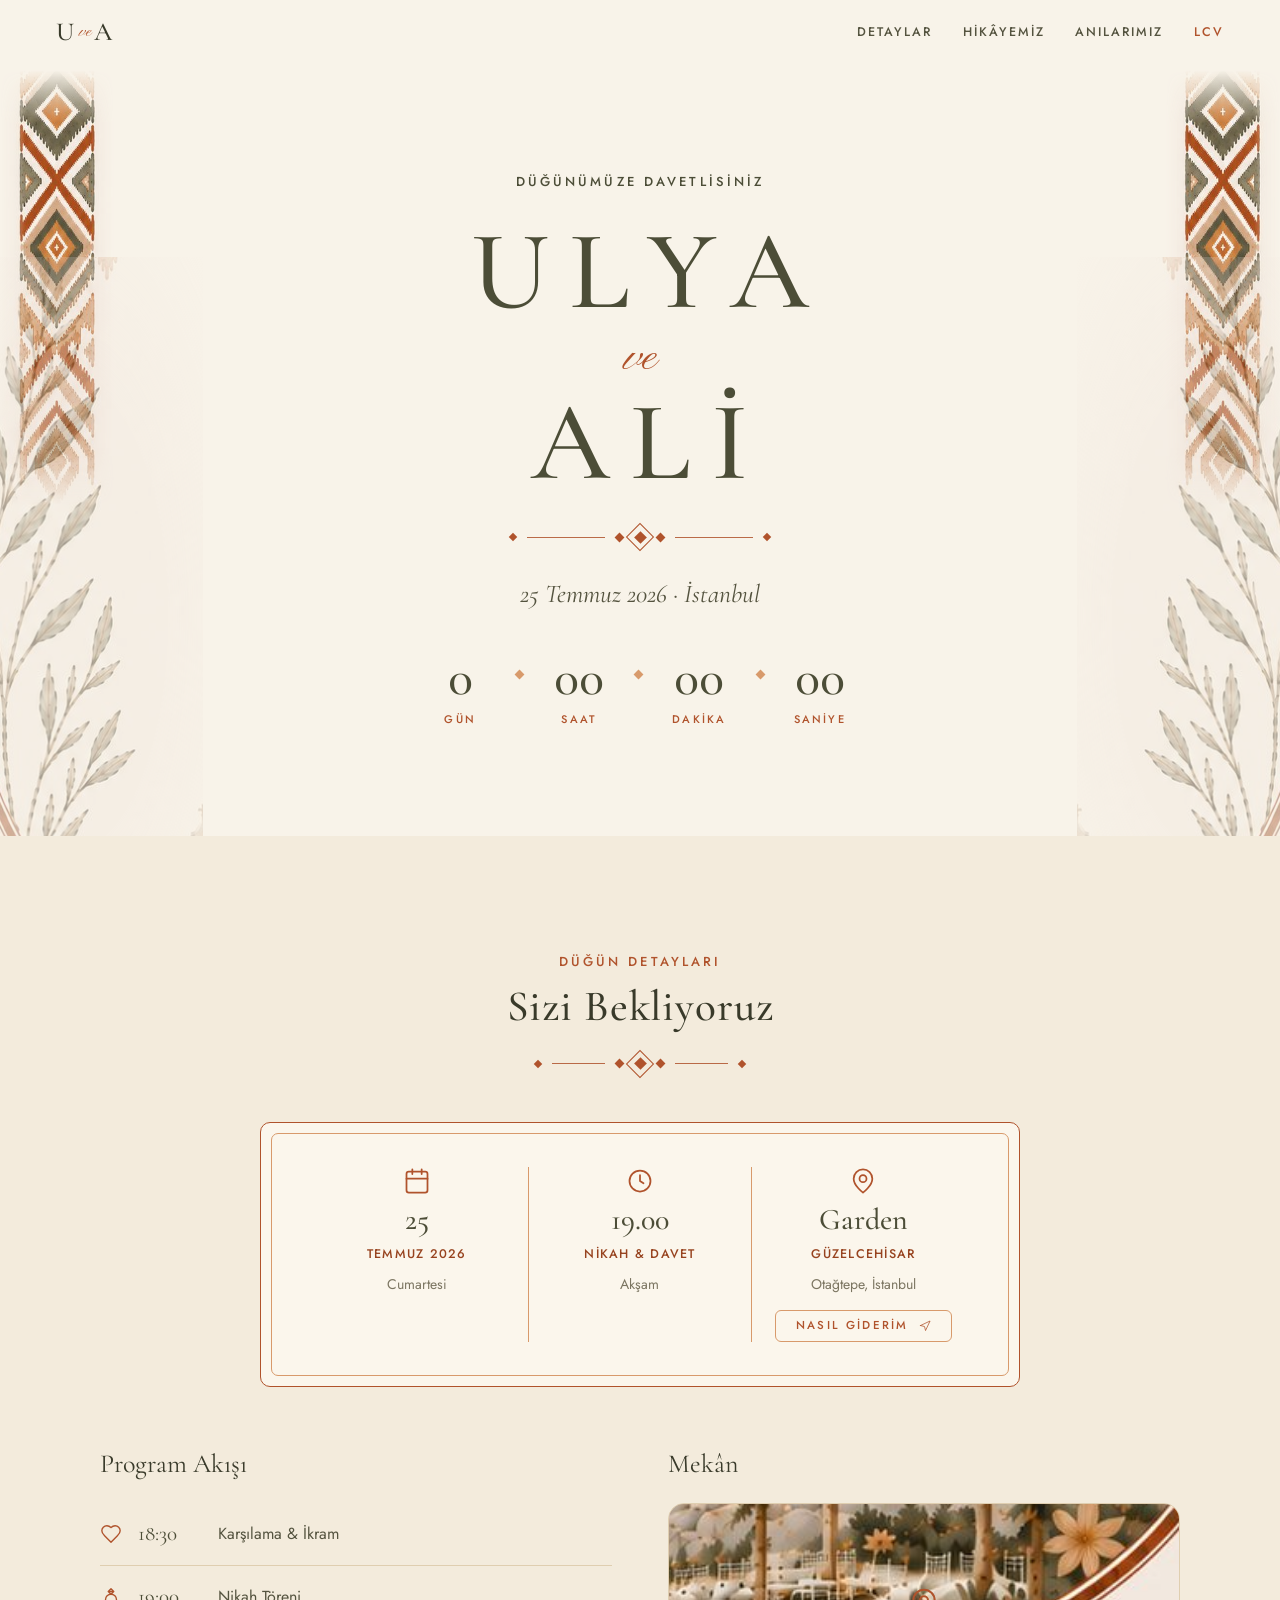
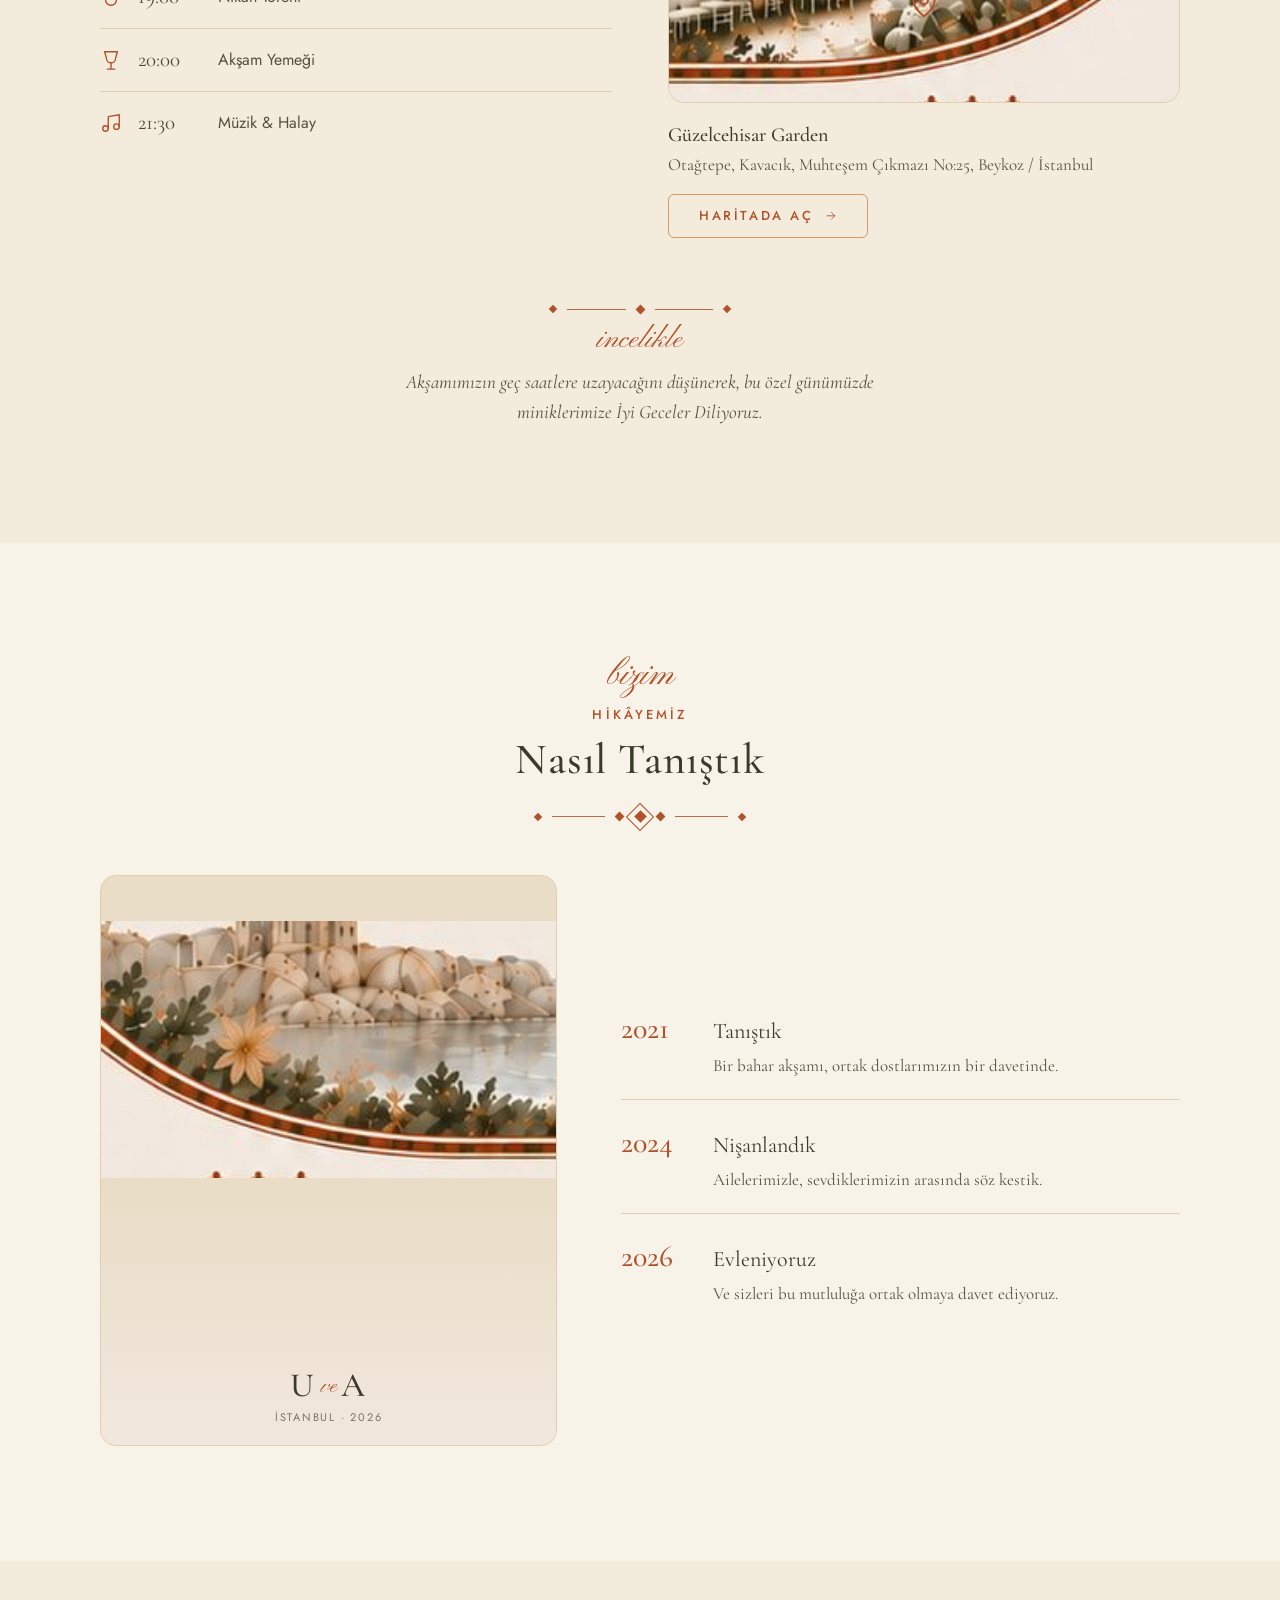
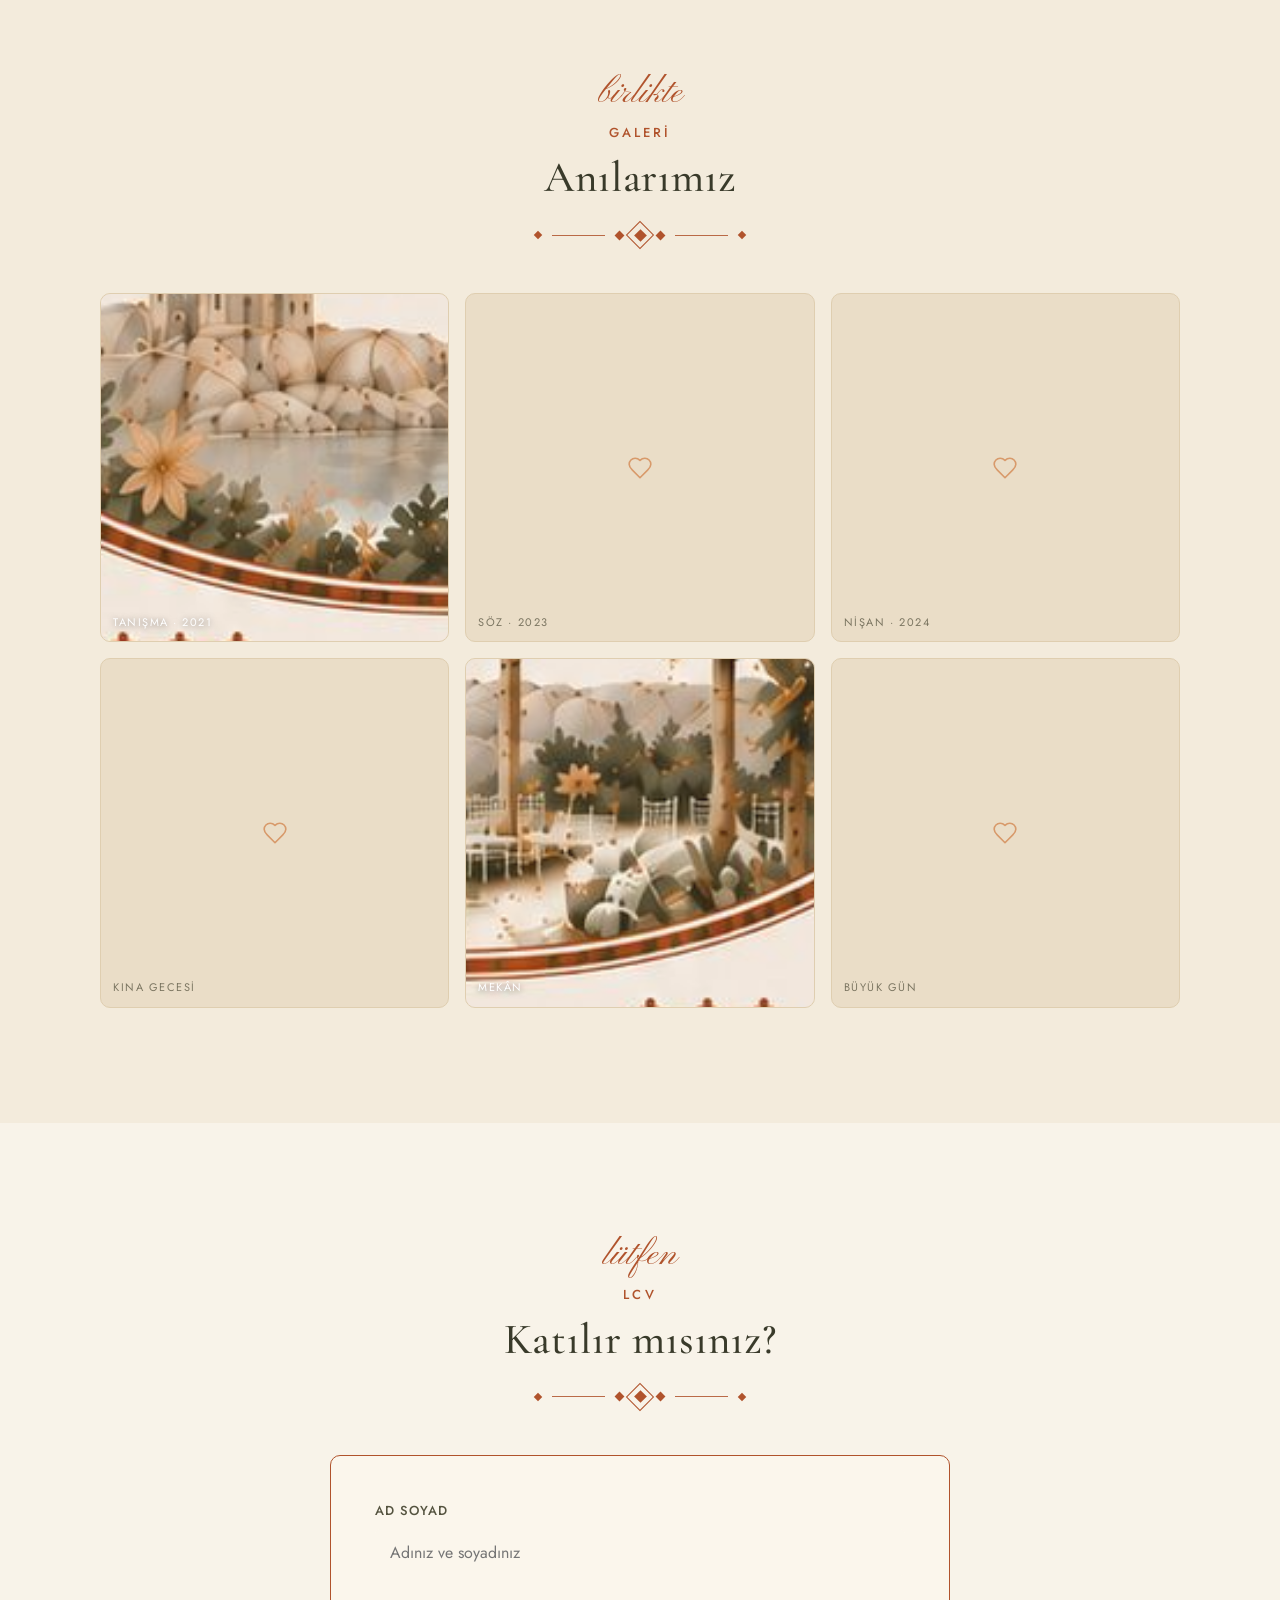
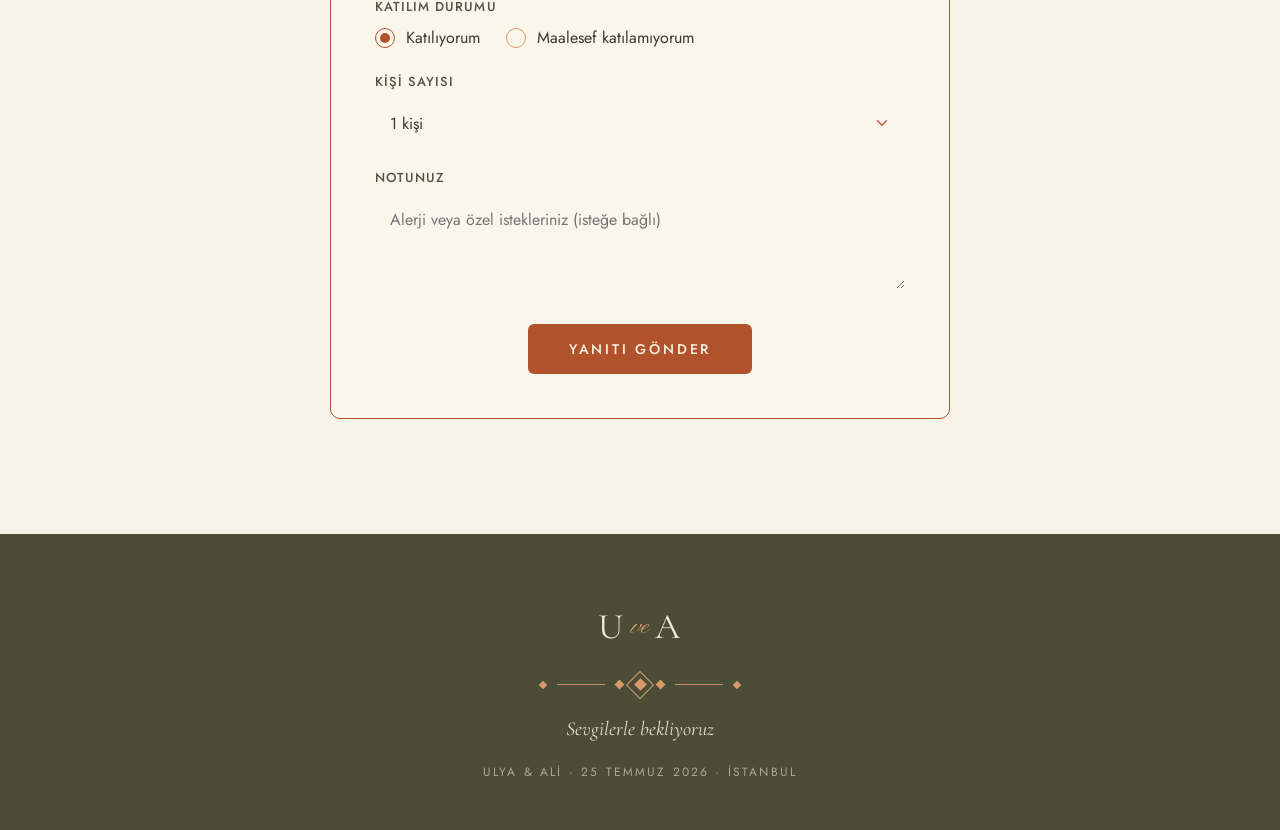
==== index.html @ b36c3b7d "Add kindly-worded "adults-only" note (site + davetiye) - Site: add an elegant note under the Details" ====
<!DOCTYPE html>
<html lang="tr">
<head>
  <meta charset="utf-8" />
  <meta name="viewport" content="width=device-width, initial-scale=1" />
  <title>Ulya & Ali — Düğün · 25 Temmuz 2026</title>
  <meta name="description" content="Ulya ve Ali'nin düğününe davetlisiniz — 25 Temmuz 2026, Güzelcehisar Garden, Otağtepe, İstanbul." />
  <link rel="stylesheet" href="css/styles.css" />
  <link rel="stylesheet" href="css/site.css" />
</head>
<body>

  <!-- ── Nav ─────────────────────────────────────────── -->
  <nav class="nav">
    <button class="nav-brand" data-scroll="hero" aria-label="Başa dön">
      <span class="monogram" style="font-size:26px">
        <span class="mono-initial">U</span><span class="mono-connector">ve</span><span class="mono-initial">A</span>
      </span>
    </button>
    <div class="nav-links">
      <button class="nav-link" data-scroll="details">Detaylar</button>
      <button class="nav-link" data-scroll="story">Hikâyemiz</button>
      <button class="nav-link" data-scroll="gallery">Anılarımız</button>
      <button class="nav-link nav-link--accent" data-scroll="rsvp">LCV</button>
    </div>
  </nav>

  <!-- ── Hero ────────────────────────────────────────── -->
  <header id="hero" class="hero">
    <img class="hero-kilim l" src="assets/kilim-left.png" alt="" aria-hidden="true" />
    <img class="hero-kilim r" src="assets/kilim-left.png" alt="" aria-hidden="true" />
    <img class="hero-botan l" src="assets/botanical-left.png" alt="" aria-hidden="true" />
    <img class="hero-botan r" src="assets/botanical-left.png" alt="" aria-hidden="true" />

    <div class="hero-inner">
      <div class="eyebrow eyebrow--olive">Düğünümüze Davetlisiniz</div>
      <h1 class="hero-name hero-name--first">ULYA</h1>
      <div class="hero-ve"><div class="script" style="font-size:46px">ve</div></div>
      <h1 class="hero-name">ALİ</h1>

      <div class="hero-divider">
        <div class="kilim-divider" role="separator" style="width:260px">
          <span class="kd-dot"></span><span class="kd-line"></span>
          <span class="kd-med">
            <span class="kd-d-sm"></span>
            <span class="kd-ring"><span class="kd-ring-outer"></span><span class="kd-ring-inner"></span></span>
            <span class="kd-d-sm"></span>
          </span>
          <span class="kd-line"></span><span class="kd-dot"></span>
        </div>
      </div>

      <div class="hero-date">25 Temmuz 2026 · İstanbul</div>

      <div class="hero-countdown">
        <div class="countdown">
          <div class="countdown-cell"><span class="countdown-num" data-cd="Gun">0</span><span class="countdown-lab">Gün</span></div>
          <span class="countdown-sep"></span>
          <div class="countdown-cell"><span class="countdown-num" data-cd="Saat">00</span><span class="countdown-lab">Saat</span></div>
          <span class="countdown-sep"></span>
          <div class="countdown-cell"><span class="countdown-num" data-cd="Dakika">00</span><span class="countdown-lab">Dakika</span></div>
          <span class="countdown-sep"></span>
          <div class="countdown-cell"><span class="countdown-num" data-cd="Saniye">00</span><span class="countdown-lab">Saniye</span></div>
        </div>
      </div>

    </div>
  </header>

  <!-- ── Details ─────────────────────────────────────── -->
  <section id="details" class="section section--alt">
    <div class="container">
      <div class="section-head">
        <div class="eyebrow sh-eyebrow">Düğün Detayları</div>
        <h2 class="sh-title">Sizi Bekliyoruz</h2>
        <div class="sh-divider">
          <div class="kilim-divider" role="separator" style="width:210px">
            <span class="kd-dot"></span><span class="kd-line"></span>
            <span class="kd-med"><span class="kd-d-sm"></span><span class="kd-ring"><span class="kd-ring-outer"></span><span class="kd-ring-inner"></span></span><span class="kd-d-sm"></span></span>
            <span class="kd-line"></span><span class="kd-dot"></span>
          </div>
        </div>
      </div>

      <div class="detail-card">
        <span class="frame-inner" aria-hidden="true"></span>
        <div class="detail-tiles">
          <div class="detail-tile dt-first">
            <span class="dt-icon icon"><svg viewBox="0 0 24 24" fill="none" stroke="currentColor" stroke-width="1.5" stroke-linecap="round" stroke-linejoin="round"><rect x="3" y="4" width="18" height="18" rx="2"/><path d="M16 2v4M8 2v4M3 10h18"/></svg></span>
            <span class="dt-value">25</span>
            <span class="dt-label">Temmuz 2026</span>
            <div class="dt-lines"><div>Cumartesi</div></div>
          </div>
          <div class="detail-tile dt-mid">
            <span class="dt-icon icon"><svg viewBox="0 0 24 24" fill="none" stroke="currentColor" stroke-width="1.5" stroke-linecap="round" stroke-linejoin="round"><circle cx="12" cy="12" r="9"/><path d="M12 7v5l3 2"/></svg></span>
            <span class="dt-value">19.00</span>
            <span class="dt-label">Nikah & Davet</span>
            <div class="dt-lines"><div>Akşam</div></div>
          </div>
          <div class="detail-tile">
            <span class="dt-icon icon"><svg viewBox="0 0 24 24" fill="none" stroke="currentColor" stroke-width="1.5" stroke-linecap="round" stroke-linejoin="round"><path d="M20 10c0 6-8 12-8 12s-8-6-8-12a8 8 0 0 1 16 0Z"/><circle cx="12" cy="10" r="3"/></svg></span>
            <span class="dt-value">Garden</span>
            <span class="dt-label">Güzelcehisar</span>
            <div class="dt-lines"><div>Otağtepe, İstanbul</div></div>
            <a class="btn btn--outline btn--sm dt-action" href="https://www.google.com/maps/dir/?api=1&destination=Güzelcehisar+Garden+Otağtepe+Beykoz+İstanbul" target="_blank" rel="noopener noreferrer">
              Nasıl Giderim
              <span class="btn-icon icon"><svg viewBox="0 0 24 24" fill="none" stroke="currentColor" stroke-width="1.5" stroke-linecap="round" stroke-linejoin="round"><polygon points="3 11 22 2 13 21 11 13 3 11"/></svg></span>
            </a>
          </div>
        </div>
      </div>

      <div class="details-cols">
        <div>
          <div class="col-title">Program Akışı</div>
          <div class="program-row">
            <span class="pr-icon icon"><svg viewBox="0 0 24 24" fill="none" stroke="currentColor" stroke-width="1.5" stroke-linecap="round" stroke-linejoin="round"><path d="M19 14c1.49-1.46 3-3.21 3-5.5A5.5 5.5 0 0 0 16.5 3c-1.76 0-3 .5-4.5 2-1.5-1.5-2.74-2-4.5-2A5.5 5.5 0 0 0 2 8.5c0 2.29 1.51 4.04 3 5.5l7 7Z"/></svg></span>
            <span class="pr-time">18:30</span><span class="pr-label">Karşılama & İkram</span>
          </div>
          <div class="program-row">
            <span class="pr-icon icon"><svg viewBox="0 0 24 24" fill="none" stroke="currentColor" stroke-width="1.5" stroke-linecap="round" stroke-linejoin="round"><circle cx="12" cy="15" r="6"/><path d="M9 6l3-3 3 3M9 6h6l-3 3-3-3Z"/></svg></span>
            <span class="pr-time">19:00</span><span class="pr-label">Nikah Töreni</span>
          </div>
          <div class="program-row">
            <span class="pr-icon icon"><svg viewBox="0 0 24 24" fill="none" stroke="currentColor" stroke-width="1.5" stroke-linecap="round" stroke-linejoin="round"><path d="M8 22h8M12 15v7M5 3h14l-2 7a5 5 0 0 1-10 0L5 3Z"/></svg></span>
            <span class="pr-time">20:00</span><span class="pr-label">Akşam Yemeği</span>
          </div>
          <div class="program-row">
            <span class="pr-icon icon"><svg viewBox="0 0 24 24" fill="none" stroke="currentColor" stroke-width="1.5" stroke-linecap="round" stroke-linejoin="round"><path d="M9 18V5l12-2v13"/><circle cx="6" cy="18" r="3"/><circle cx="18" cy="16" r="3"/></svg></span>
            <span class="pr-time">21:30</span><span class="pr-label">Müzik & Halay</span>
          </div>
        </div>
        <div>
          <div class="col-title">Mekân</div>
          <div class="venue-map">
            <img src="assets/scene-garden.png" alt="" aria-hidden="true" />
            <span class="vm-pin icon"><svg viewBox="0 0 24 24" fill="none" stroke="currentColor" stroke-width="1.5" stroke-linecap="round" stroke-linejoin="round"><path d="M20 10c0 6-8 12-8 12s-8-6-8-12a8 8 0 0 1 16 0Z"/><circle cx="12" cy="10" r="3"/></svg></span>
          </div>
          <div class="venue-text">
            <strong>Güzelcehisar Garden</strong>
            Otağtepe, Kavacık, Muhteşem Çıkmazı No:25, Beykoz / İstanbul
          </div>
          <a class="btn btn--outline" href="https://maps.google.com/?q=Otağtepe+Güzelcehisar+Garden+Beykoz+İstanbul" target="_blank" rel="noopener noreferrer">
            Haritada Aç
            <span class="btn-icon icon"><svg viewBox="0 0 24 24" fill="none" stroke="currentColor" stroke-width="1.5" stroke-linecap="round" stroke-linejoin="round"><path d="M5 12h14M13 6l6 6-6 6"/></svg></span>
          </a>
        </div>
      </div>

      <div class="kids-note">
        <div class="kilim-divider kids-note-rule" role="separator">
          <span class="kd-dot"></span><span class="kd-line"></span>
          <span class="kd-d-sm"></span>
          <span class="kd-line"></span><span class="kd-dot"></span>
        </div>
        <div class="script" style="font-size:30px">incelikle</div>
        <p>Akşamımızın geç saatlere uzayacağını düşünerek, bu özel günümüzde miniklerimize İyi Geceler Diliyoruz.</p>
      </div>
    </div>
  </section>

  <!-- ── Story ───────────────────────────────────────── -->
  <section id="story" class="section section--page">
    <div class="container">
      <div class="section-head">
        <div class="script sh-script">bizim</div>
        <div class="eyebrow sh-eyebrow">Hikâyemiz</div>
        <h2 class="sh-title">Nasıl Tanıştık</h2>
        <div class="sh-divider">
          <div class="kilim-divider" role="separator" style="width:210px">
            <span class="kd-dot"></span><span class="kd-line"></span>
            <span class="kd-med"><span class="kd-d-sm"></span><span class="kd-ring"><span class="kd-ring-outer"></span><span class="kd-ring-inner"></span></span><span class="kd-d-sm"></span></span>
            <span class="kd-line"></span><span class="kd-dot"></span>
          </div>
        </div>
      </div>

      <div class="story-grid">
        <div class="story-portrait">
          <img src="assets/scene-coast.png" alt="" aria-hidden="true" />
          <div class="story-portrait-cap">
            <span class="monogram" style="font-size:34px">
              <span class="mono-initial">U</span><span class="mono-connector">ve</span><span class="mono-initial">A</span>
            </span>
            <span class="cap-place">İstanbul · 2026</span>
          </div>
        </div>
        <div class="story-list">
          <div class="milestone">
            <div class="ms-year">2021</div>
            <div><div class="ms-title">Tanıştık</div><div class="ms-desc">Bir bahar akşamı, ortak dostlarımızın bir davetinde.</div></div>
          </div>
          <div class="milestone">
            <div class="ms-year">2024</div>
            <div><div class="ms-title">Nişanlandık</div><div class="ms-desc">Ailelerimizle, sevdiklerimizin arasında söz kestik.</div></div>
          </div>
          <div class="milestone">
            <div class="ms-year">2026</div>
            <div><div class="ms-title">Evleniyoruz</div><div class="ms-desc">Ve sizleri bu mutluluğa ortak olmaya davet ediyoruz.</div></div>
          </div>
        </div>
      </div>
    </div>
  </section>

  <!-- ── Gallery ─────────────────────────────────────── -->
  <section id="gallery" class="section section--alt">
    <div class="container">
      <div class="section-head">
        <div class="script sh-script">birlikte</div>
        <div class="eyebrow sh-eyebrow">Galeri</div>
        <h2 class="sh-title">Anılarımız</h2>
        <div class="sh-divider">
          <div class="kilim-divider" role="separator" style="width:210px">
            <span class="kd-dot"></span><span class="kd-line"></span>
            <span class="kd-med"><span class="kd-d-sm"></span><span class="kd-ring"><span class="kd-ring-outer"></span><span class="kd-ring-inner"></span></span><span class="kd-d-sm"></span></span>
            <span class="kd-line"></span><span class="kd-dot"></span>
          </div>
        </div>
      </div>

      <div class="gallery-grid">
        <div class="gallery-tile has-img">
          <img src="assets/scene-coast.png" alt="Tanışma · 2021" />
          <span class="gt-cap">Tanışma · 2021</span>
        </div>
        <div class="gallery-tile">
          <span class="gt-heart icon"><svg viewBox="0 0 24 24" fill="none" stroke="currentColor" stroke-width="1.5" stroke-linecap="round" stroke-linejoin="round"><path d="M19 14c1.49-1.46 3-3.21 3-5.5A5.5 5.5 0 0 0 16.5 3c-1.76 0-3 .5-4.5 2-1.5-1.5-2.74-2-4.5-2A5.5 5.5 0 0 0 2 8.5c0 2.29 1.51 4.04 3 5.5l7 7Z"/></svg></span>
          <span class="gt-cap">Söz · 2023</span>
        </div>
        <div class="gallery-tile">
          <span class="gt-heart icon"><svg viewBox="0 0 24 24" fill="none" stroke="currentColor" stroke-width="1.5" stroke-linecap="round" stroke-linejoin="round"><path d="M19 14c1.49-1.46 3-3.21 3-5.5A5.5 5.5 0 0 0 16.5 3c-1.76 0-3 .5-4.5 2-1.5-1.5-2.74-2-4.5-2A5.5 5.5 0 0 0 2 8.5c0 2.29 1.51 4.04 3 5.5l7 7Z"/></svg></span>
          <span class="gt-cap">Nişan · 2024</span>
        </div>
        <div class="gallery-tile">
          <span class="gt-heart icon"><svg viewBox="0 0 24 24" fill="none" stroke="currentColor" stroke-width="1.5" stroke-linecap="round" stroke-linejoin="round"><path d="M19 14c1.49-1.46 3-3.21 3-5.5A5.5 5.5 0 0 0 16.5 3c-1.76 0-3 .5-4.5 2-1.5-1.5-2.74-2-4.5-2A5.5 5.5 0 0 0 2 8.5c0 2.29 1.51 4.04 3 5.5l7 7Z"/></svg></span>
          <span class="gt-cap">Kına Gecesi</span>
        </div>
        <div class="gallery-tile has-img">
          <img src="assets/scene-garden.png" alt="Mekân" />
          <span class="gt-cap">Mekân</span>
        </div>
        <div class="gallery-tile">
          <span class="gt-heart icon"><svg viewBox="0 0 24 24" fill="none" stroke="currentColor" stroke-width="1.5" stroke-linecap="round" stroke-linejoin="round"><path d="M19 14c1.49-1.46 3-3.21 3-5.5A5.5 5.5 0 0 0 16.5 3c-1.76 0-3 .5-4.5 2-1.5-1.5-2.74-2-4.5-2A5.5 5.5 0 0 0 2 8.5c0 2.29 1.51 4.04 3 5.5l7 7Z"/></svg></span>
          <span class="gt-cap">Büyük Gün</span>
        </div>
      </div>
    </div>
  </section>

  <!-- ── RSVP ────────────────────────────────────────── -->
  <section id="rsvp" class="section section--page">
    <div class="container--narrow">
      <div class="section-head">
        <div class="script sh-script">lütfen</div>
        <div class="eyebrow sh-eyebrow">LCV</div>
        <h2 class="sh-title">Katılır mısınız?</h2>
        <div class="sh-divider">
          <div class="kilim-divider" role="separator" style="width:210px">
            <span class="kd-dot"></span><span class="kd-line"></span>
            <span class="kd-med"><span class="kd-d-sm"></span><span class="kd-ring"><span class="kd-ring-outer"></span><span class="kd-ring-inner"></span></span><span class="kd-d-sm"></span></span>
            <span class="kd-line"></span><span class="kd-dot"></span>
          </div>
        </div>
      </div>

      <div class="rsvp-card">
        <span class="frame-inner" aria-hidden="true"></span>
        <div class="rsvp-inner">
          <form class="rsvp-form">
            <label class="field">
              <span class="field-label">Ad Soyad</span>
              <input class="field-input" type="text" name="name" placeholder="Adınız ve soyadınız" required />
            </label>

            <div>
              <span class="field-label">Katılım Durumu</span>
              <div class="choice-group">
                <label class="radio"><input type="radio" name="att" value="yes" checked /><span class="radio-dot"></span>Katılıyorum</label>
                <label class="radio"><input type="radio" name="att" value="no" /><span class="radio-dot"></span>Maalesef katılamıyorum</label>
              </div>
            </div>

            <label class="field">
              <span class="field-label">Kişi Sayısı</span>
              <span class="select-wrap">
                <select class="field-input" name="guests">
                  <option value="1">1 kişi</option>
                  <option value="2">2 kişi</option>
                  <option value="3">3 kişi</option>
                  <option value="4">4 kişi</option>
                </select>
                <span class="select-chevron icon" aria-hidden="true"><svg viewBox="0 0 24 24" fill="none" stroke="currentColor" stroke-width="1.6" stroke-linecap="round" stroke-linejoin="round"><path d="M6 9l6 6 6-6"/></svg></span>
              </span>
            </label>

            <label class="field">
              <span class="field-label">Notunuz</span>
              <textarea class="field-input" name="note" rows="3" placeholder="Alerji veya özel istekleriniz (isteğe bağlı)"></textarea>
            </label>

            <button class="btn btn--primary btn--lg rsvp-submit" type="submit">Yanıtı Gönder</button>
          </form>

          <div class="rsvp-thanks is-hidden">
            <span class="monogram" style="font-size:44px">
              <span class="mono-initial">U</span><span class="mono-connector">ve</span><span class="mono-initial">A</span>
            </span>
            <div class="th-title">Teşekkür Ederiz!</div>
            <p class="th-body">Yanıtınız bize ulaştı. Sizleri bu özel günümüzde aramızda görmek için sabırsızlanıyoruz.</p>
            <div class="script" style="font-size:30px; margin-top:4px">Sevgilerle</div>
          </div>
        </div>
      </div>
    </div>
  </section>

  <!-- ── Footer ──────────────────────────────────────── -->
  <footer class="footer">
    <div class="footer-inner">
      <span class="footer-mono">
        <span class="fm-initial">U</span><span class="fm-ve">ve</span><span class="fm-initial">A</span>
      </span>
      <div class="kilim-divider kilim-divider--sand" role="separator" style="width:200px">
        <span class="kd-dot"></span><span class="kd-line"></span>
        <span class="kd-med"><span class="kd-d-sm"></span><span class="kd-ring"><span class="kd-ring-outer"></span><span class="kd-ring-inner"></span></span><span class="kd-d-sm"></span></span>
        <span class="kd-line"></span><span class="kd-dot"></span>
      </div>
      <div class="footer-tag">Sevgilerle bekliyoruz</div>
      <div class="footer-meta">Ulya & Ali · 25 Temmuz 2026 · İstanbul</div>
    </div>
  </footer>

  <script src="js/app.js"></script>
</body>
</html>
---- css/styles.css ----
/* ════════════════════════════════════════════════════════════════
   Otağ — Wedding Invitation Design System
   Global stylesheet entry point. Link THIS file only.
   ════════════════════════════════════════════════════════════════ */
@import url('./fonts.css');
@import url('./tokens/colors.css');
@import url('./tokens/typography.css');
@import url('./tokens/spacing.css');
@import url('./tokens/effects.css');
@import url('./tokens/base.css');
---- css/site.css ----
/* ════════════════════════════════════════════════════════════════
   Otağ — Ulya & Ali wedding website
   Static recreation of ui_kits/website (atoms.jsx + app.jsx), built
   from the design-system tokens. Class-based; no inline styles.
   ════════════════════════════════════════════════════════════════ */

html { scroll-behavior: smooth; }
body { margin: 0; background: var(--bg-page); }
*, *::before, *::after { box-sizing: border-box; }
img { display: block; }

/* ── Shared atoms ─────────────────────────────────────── */
.eyebrow {
  font-family: var(--font-label); font-weight: 500; font-size: 13px;
  letter-spacing: 0.24em; text-transform: uppercase; color: var(--accent);
}
.eyebrow--olive { color: var(--olive-700); }
.eyebrow--olive6 { color: var(--olive-600); }

.script { font-family: var(--font-script); color: var(--accent); line-height: 1; }

/* Kilim diamond */
.diamond {
  display: inline-block; transform: rotate(45deg);
  border: 1.5px solid var(--clay-500); background: var(--clay-500); flex: 0 0 auto;
}

/* Kilim divider — hairline + central layered medallion + end diamonds */
.kilim-divider {
  display: flex; align-items: center; gap: 11px; max-width: 100%;
  --kd-color: var(--clay-500);
}
.kilim-divider--olive { --kd-color: var(--olive-700); }
.kilim-divider--sand  { --kd-color: var(--clay-300); }
.kilim-divider .kd-line { flex: 1; height: 0; border-top: 1px solid var(--kd-color); opacity: 0.85; }
.kilim-divider .kd-dot {
  width: 6px; height: 6px; transform: rotate(45deg);
  background: var(--kd-color); flex: 0 0 auto;
}
.kilim-divider .kd-med { display: inline-flex; align-items: center; gap: 7px; flex: 0 0 auto; }
.kilim-divider .kd-d-sm { width: 7px; height: 7px; transform: rotate(45deg); background: var(--kd-color); }
.kilim-divider .kd-ring {
  display: inline-flex; position: relative; align-items: center; justify-content: center;
}
.kilim-divider .kd-ring-outer {
  width: 20px; height: 20px; transform: rotate(45deg);
  border: 1.5px solid var(--kd-color); background: transparent;
}
.kilim-divider .kd-ring-inner {
  position: absolute; width: 9px; height: 9px; transform: rotate(45deg); background: var(--kd-color);
}

/* Monogram — U  ve  A */
.monogram { display: inline-flex; align-items: center; gap: 0.14em; line-height: 1; }
.monogram .mono-initial {
  font-family: var(--font-display); font-weight: 500; color: var(--text-primary);
  letter-spacing: 0.04em; line-height: 1;
}
.monogram .mono-connector {
  font-family: var(--font-script); color: var(--clay-500); line-height: 1;
  transform: translateY(0.06em); font-size: 0.66em;
}

/* ── Buttons ──────────────────────────────────────────── */
.btn {
  display: inline-flex; align-items: center; justify-content: center; gap: 10px;
  font-family: var(--font-label); font-weight: 500; text-transform: uppercase;
  letter-spacing: 0.2em; line-height: 1; cursor: pointer; white-space: nowrap;
  border-radius: var(--radius-sm); border: 1.5px solid transparent;
  transition: all var(--dur) var(--ease-soft);
  padding: 14px 30px; font-size: 13px; background: var(--accent); color: var(--text-on-clay);
}
.btn--sm { padding: 9px 20px; font-size: 11.5px; }
.btn--lg { padding: 17px 40px; font-size: 14px; }
.btn--primary { background: var(--accent); color: var(--text-on-clay); }
.btn--primary:hover { background: var(--accent-hover); }
.btn--secondary { background: var(--secondary); color: var(--text-on-olive); }
.btn--secondary:hover { background: var(--secondary-hover); }
.btn--outline { background: transparent; color: var(--accent); border-color: var(--clay-300); }
.btn--outline:hover { background: var(--accent-tint); }
.btn--ghost { background: transparent; color: var(--text-secondary); }
.btn--ghost:hover { background: var(--accent-tint); }
.btn .btn-icon { display: inline-flex; width: 1.05em; height: 1.05em; }
.btn:focus-visible { outline: none; box-shadow: var(--ring-focus); }

/* Icon sizing helper */
.icon { display: inline-block; line-height: 0; }
.icon svg { width: 100%; height: 100%; display: block; }

/* ── Nav ──────────────────────────────────────────────── */
.nav {
  position: sticky; top: 0; z-index: 50; height: 64px;
  display: flex; align-items: center; justify-content: space-between;
  padding: 0 clamp(20px, 5vw, 56px);
  background: transparent; border-bottom: 1px solid transparent;
  transition: all var(--dur) var(--ease-soft);
}
.nav.is-solid {
  background: rgba(248, 243, 233, 0.92);
  backdrop-filter: saturate(150%) blur(8px);
  -webkit-backdrop-filter: saturate(150%) blur(8px);
  border-bottom: 1px solid var(--border-soft);
}
.nav-brand { background: none; border: none; cursor: pointer; padding: 0; }
.nav-links { display: flex; align-items: center; gap: clamp(14px, 2.4vw, 34px); }
.nav-link {
  background: none; border: none; cursor: pointer; padding: 0;
  font-family: var(--font-label); font-size: 12.5px; font-weight: 500;
  letter-spacing: 0.16em; text-transform: uppercase; color: var(--text-secondary);
  transition: color var(--dur) var(--ease-soft);
}
.nav-link:hover { color: var(--accent); }
.nav-link--accent { color: var(--accent); }

/* ── Hero ─────────────────────────────────────────────── */
.hero {
  position: relative; min-height: calc(100vh - 64px); margin-top: -64px; padding-top: 64px;
  display: flex; flex-direction: column; align-items: center; justify-content: center;
  text-align: center; overflow: hidden; background: var(--bg-page);
}
.hero-kilim {
  position: absolute; top: 70px; height: 52%; max-height: 520px; opacity: 0.92;
  -webkit-mask-image: linear-gradient(to bottom, transparent, #000 12%, #000 88%, transparent),
                      linear-gradient(to right, transparent, #000 22%, #000 80%, transparent);
  -webkit-mask-composite: source-in;
  mask-image: linear-gradient(to bottom, transparent, #000 12%, #000 88%, transparent),
              linear-gradient(to right, transparent, #000 22%, #000 80%, transparent);
  mask-composite: intersect;
}
.hero-kilim.l { left: 0; }
.hero-kilim.r { right: 0; transform: scaleX(-1); }
.hero-botan {
  position: absolute; bottom: -40px; height: 74%; max-height: 700px; width: auto; opacity: 0.4;
  -webkit-mask-image: radial-gradient(120% 100% at 38% 58%, #000 38%, transparent 80%);
  mask-image: radial-gradient(120% 100% at 38% 58%, #000 38%, transparent 80%);
}
.hero-botan.l { left: -10px; }
.hero-botan.r { right: -10px; transform: scaleX(-1); }
.hero-inner {
  position: relative; z-index: 2; padding: 40px 20px;
  display: flex; flex-direction: column; align-items: center;
  /* Soft paper halo — same colour as the page, so it's invisible on flat
     cream but mutes any kilim/botanical art that sits behind the text. */
  background: radial-gradient(58% 56% at 50% 47%,
    var(--bg-page) 0%, rgba(248, 243, 233, 0.86) 42%, rgba(248, 243, 233, 0) 76%);
}
.hero-name {
  font-family: var(--font-display); font-weight: 500;
  font-size: clamp(3.4rem, 11vw, 7rem); letter-spacing: 0.18em;
  color: var(--olive-700); line-height: 1.04; margin: 0 0 0 0.18em;
}
.hero-name--first { margin-top: 22px; }
.hero-ve { margin: 4px 0; }
.hero-divider { margin: 26px 0; }
.hero-date {
  font-family: var(--font-display); font-style: italic;
  font-size: clamp(1.2rem, 2.4vw, 1.6rem); color: var(--text-secondary);
}
.hero-countdown { margin-top: 38px; }

/* ── Countdown ────────────────────────────────────────── */
.countdown { display: inline-flex; align-items: flex-start; gap: clamp(16px, 3vw, 30px); }
.countdown-sep { width: 7px; height: 7px; transform: rotate(45deg); background: var(--clay-300); margin-top: 18px; }
.countdown-cell { display: flex; flex-direction: column; align-items: center; gap: 7px; min-width: 52px; }
.countdown-num {
  font-family: var(--font-display); font-size: clamp(2.2rem, 4.5vw, 3.2rem); font-weight: 500;
  line-height: 1; color: var(--olive-700); font-variant-numeric: tabular-nums;
}
.countdown-lab {
  font-family: var(--font-label); font-size: 11px; font-weight: 500;
  letter-spacing: 0.2em; text-transform: uppercase; color: var(--accent);
}

/* ── Sections & section heads ─────────────────────────── */
.section { padding: var(--section-y) clamp(20px, 5vw, 56px); }
.section--page { background: var(--bg-page); }
.section--alt { background: var(--bg-page-alt); }
.container { max-width: 1080px; margin: 0 auto; }
.container--narrow { max-width: 620px; margin: 0 auto; }

.section-head {
  display: flex; flex-direction: column; align-items: center; text-align: center; margin-bottom: 48px;
}
.section-head .sh-script { font-size: 36px; margin-bottom: 10px; }
.section-head .sh-eyebrow { margin-bottom: 10px; }
.section-head .sh-title {
  font-family: var(--font-display); font-weight: 500;
  font-size: clamp(1.9rem, 3.6vw, 2.7rem); letter-spacing: 0.02em; line-height: 1.15;
  color: var(--text-primary); margin: 0; max-width: 760px; text-wrap: balance;
}
.section-head .sh-divider { margin-top: 22px; }

/* ── Story ────────────────────────────────────────────── */
.story-grid {
  display: grid; grid-template-columns: minmax(0, 0.9fr) minmax(0, 1.1fr);
  gap: clamp(28px, 5vw, 64px); align-items: center;
}
.story-portrait {
  position: relative; border-radius: var(--radius-lg); overflow: hidden;
  border: 1px solid var(--border-soft); background: var(--surface-parchment);
  aspect-ratio: 4 / 5; display: flex; align-items: flex-end; justify-content: center;
}
.story-portrait img { width: 128%; position: absolute; top: 8%; }
.story-portrait::after {
  content: ""; position: absolute; left: 0; right: 0; bottom: 0; height: 45%; z-index: 1;
  background: linear-gradient(to top, rgba(242, 232, 223, 0.92), rgba(242, 232, 223, 0));
  pointer-events: none;
}
.story-portrait-cap {
  position: relative; z-index: 2; padding: 18px;
  display: flex; flex-direction: column; align-items: center; gap: 6px;
}
.story-portrait-cap .cap-place {
  font-family: var(--font-label); font-size: 11px; letter-spacing: 0.16em;
  text-transform: uppercase; color: var(--text-muted);
}
.story-list { display: flex; flex-direction: column; gap: 8px; }
.milestone {
  display: grid; grid-template-columns: 72px 1fr; gap: 20px; padding: 20px 0;
  border-bottom: 1px solid var(--border-soft);
}
.milestone:last-child { border-bottom: none; }
.milestone .ms-year {
  font-family: var(--font-display); font-size: 30px; font-weight: 500;
  color: var(--clay-500); line-height: 1;
}
.milestone .ms-title {
  font-family: var(--font-display); font-size: 22px; color: var(--text-primary); margin-bottom: 4px;
}
.milestone .ms-desc {
  font-family: var(--font-body); font-size: 17px; color: var(--text-secondary); line-height: 1.5;
}

/* ── Details ──────────────────────────────────────────── */
.detail-card {
  position: relative; background: var(--bg-ornament); border: 1.5px solid var(--clay-500);
  border-radius: var(--radius-md); padding: clamp(28px, 4vw, 44px); max-width: 760px; margin: 0 auto;
}
.detail-card .frame-inner {
  position: absolute; inset: 10px; border: 1px solid var(--clay-300);
  border-radius: 7px; pointer-events: none;
}
.detail-tiles { position: relative; display: grid; grid-template-columns: 1fr 1fr 1fr; }
.detail-tiles > .dt-mid { border-left: 1px solid var(--clay-300); border-right: 1px solid var(--clay-300); }
.detail-tile {
  display: flex; flex-direction: column; align-items: center; text-align: center;
  gap: 9px; padding: 0 18px;
}
.detail-tile .dt-icon { width: 28px; height: 28px; color: var(--accent); }
.detail-tile .dt-value {
  font-family: var(--font-display); font-size: 30px; font-weight: 500;
  line-height: 1.05; color: var(--olive-700);
}
.detail-tile .dt-label {
  font-family: var(--font-label); font-size: 12.5px; font-weight: 500;
  letter-spacing: 0.1em; text-transform: uppercase; color: var(--clay-600);
}
.detail-tile .dt-lines {
  font-family: var(--font-ui); font-size: 14px; color: var(--text-muted); line-height: 1.5;
}
.detail-tile .dt-action { margin-top: 6px; }

.details-cols {
  display: grid; grid-template-columns: 1fr 1fr; gap: clamp(28px, 5vw, 56px);
  margin-top: 56px; align-items: start;
}
.col-title { font-family: var(--font-display); font-size: 26px; color: var(--text-primary); margin-bottom: 18px; }
.program-row {
  display: flex; align-items: center; gap: 16px; padding: 14px 0;
  border-bottom: 1px solid var(--border-soft);
}
.program-row:last-child { border-bottom: none; }
.program-row .pr-icon { width: 22px; height: 22px; color: var(--accent); flex: 0 0 auto; }
.program-row .pr-time { font-family: var(--font-display); font-size: 21px; color: var(--olive-700); min-width: 64px; }
.program-row .pr-label { font-family: var(--font-ui); font-size: 16px; color: var(--text-secondary); }

.venue-map {
  border-radius: var(--radius-lg); overflow: hidden; border: 1px solid var(--border-soft);
  background: var(--surface-parchment); height: 200px; position: relative;
  display: flex; align-items: center; justify-content: center;
}
.venue-map img {
  width: 120%; position: absolute; bottom: 0;
  -webkit-mask-image: radial-gradient(120% 120% at 50% 80%, #000 55%, transparent);
  mask-image: radial-gradient(120% 120% at 50% 80%, #000 55%, transparent);
}
.venue-map .vm-pin { position: relative; width: 32px; height: 32px; color: var(--clay-500); }
.venue-text {
  font-family: var(--font-body); font-size: 17px; color: var(--text-secondary);
  line-height: 1.6; margin: 16px 0;
}
.venue-text strong {
  font-family: var(--font-display); font-size: 20px; color: var(--text-primary);
  display: block; font-weight: 500;
}

/* Kindly-worded note (e.g. adults-only) below the details */
.kids-note {
  margin: clamp(44px, 6vw, 68px) auto 0; max-width: 560px; text-align: center;
  display: flex; flex-direction: column; align-items: center; gap: 12px;
}
.kids-note-rule { width: 180px; }
.kids-note p {
  font-family: var(--font-body); font-style: italic; font-size: 19px;
  color: var(--text-secondary); line-height: 1.6; margin: 0;
}

/* ── Gallery ──────────────────────────────────────────── */
.gallery-grid { display: grid; grid-template-columns: repeat(3, 1fr); gap: 16px; }
.gallery-tile {
  position: relative; aspect-ratio: 1 / 1; border-radius: var(--radius-md); overflow: hidden;
  border: 1px solid var(--border-soft); background: var(--surface-parchment);
  display: flex; align-items: center; justify-content: center;
}
.gallery-tile img { position: absolute; inset: 0; width: 100%; height: 100%; object-fit: cover; opacity: 0.92; }
.gallery-tile .gt-heart { width: 26px; height: 26px; color: var(--clay-300); }
.gallery-tile .gt-cap {
  position: absolute; bottom: 10px; left: 12px;
  font-family: var(--font-label); font-size: 11px; letter-spacing: 0.14em;
  text-transform: uppercase; color: var(--text-muted);
}
.gallery-tile.has-img .gt-cap { color: #fff; text-shadow: 0 1px 6px rgba(0, 0, 0, 0.5); }

/* ── RSVP ─────────────────────────────────────────────── */
.rsvp-card {
  position: relative; background: var(--bg-ornament); border: 1.5px solid var(--clay-500);
  border-radius: var(--radius-md); padding: clamp(26px, 4vw, 44px);
}
.rsvp-inner { position: relative; }
.rsvp-form { display: flex; flex-direction: column; gap: 20px; }
.field { display: block; }
.field-label {
  display: block; font-family: var(--font-label); font-size: 13px; font-weight: 500;
  letter-spacing: 0.08em; text-transform: uppercase; color: var(--text-secondary); margin-bottom: 8px;
}
.field-input {
  width: 100%; font-family: var(--font-ui); font-size: 16px; color: var(--text-primary);
  background: var(--surface-raised); border: 1.5px solid var(--border-line);
  border-radius: var(--radius-sm); padding: 12px 15px; outline: none;
  transition: border-color var(--dur) var(--ease-soft), box-shadow var(--dur) var(--ease-soft);
}
textarea.field-input { resize: vertical; }
.field-input:focus { border-color: var(--accent); box-shadow: var(--ring-focus); }

/* Select — custom chevron so it clearly reads as a dropdown */
.select-wrap { position: relative; display: block; }
.select-wrap select.field-input {
  appearance: none; -webkit-appearance: none; -moz-appearance: none;
  color: var(--text-primary); cursor: pointer; padding-right: 44px;
}
.select-wrap select.field-input::-ms-expand { display: none; }
.select-chevron {
  position: absolute; right: 14px; top: 50%; transform: translateY(-50%);
  width: 18px; height: 18px; color: var(--clay-500); pointer-events: none;
}

.choice-group { display: flex; gap: 26px; flex-wrap: wrap; }
.radio {
  display: inline-flex; align-items: center; gap: 11px; cursor: pointer;
  font-family: var(--font-ui); font-size: 16px; color: var(--text-primary);
}
.radio input { position: absolute; opacity: 0; width: 0; height: 0; }
.radio .radio-dot {
  width: 20px; height: 20px; border-radius: 50%; border: 1.5px solid var(--border-strong);
  background: var(--surface-raised); display: inline-flex; align-items: center; justify-content: center;
  flex: 0 0 auto; transition: border-color var(--dur) var(--ease-soft);
}
.radio .radio-dot::after {
  content: ""; width: 10px; height: 10px; border-radius: 50%; background: var(--accent);
  transform: scale(0); transition: transform var(--dur) var(--ease-soft);
}
.radio input:checked + .radio-dot { border-color: var(--accent); }
.radio input:checked + .radio-dot::after { transform: scale(1); }
.radio input:focus-visible + .radio-dot { box-shadow: var(--ring-focus); }

.rsvp-two { display: grid; grid-template-columns: 1fr 1fr; gap: 18px; }
.rsvp-submit { align-self: center; margin-top: 6px; }

.rsvp-thanks {
  text-align: center; padding: 24px 0;
  display: flex; flex-direction: column; align-items: center; gap: 14px;
}
.rsvp-thanks .th-title { font-family: var(--font-display); font-size: 30px; color: var(--text-primary); }
.rsvp-thanks .th-body {
  font-family: var(--font-body); font-size: 18px; color: var(--text-secondary);
  margin: 0; max-width: 380px; line-height: 1.6;
}
.is-hidden { display: none !important; }

/* ── Footer ───────────────────────────────────────────── */
.footer {
  background: var(--olive-700); color: var(--text-on-olive);
  padding: 64px 20px 48px; text-align: center;
}
.footer-inner { display: flex; flex-direction: column; align-items: center; gap: 18px; }
.footer-mono { display: inline-flex; align-items: center; gap: 6px; }
.footer-mono .fm-initial { font-family: var(--font-display); font-size: 36px; color: var(--cream-100); letter-spacing: 0.06em; }
.footer-mono .fm-ve { font-family: var(--font-script); font-size: 26px; color: var(--clay-300); }
.footer-tag { font-family: var(--font-display); font-style: italic; font-size: 20px; color: var(--cream-200); }
.footer-meta {
  font-family: var(--font-label); font-size: 12px; letter-spacing: 0.18em;
  text-transform: uppercase; color: rgba(237, 231, 210, 0.6);
}

/* ── Responsive ───────────────────────────────────────── */
@media (max-width: 768px) {
  .story-grid { grid-template-columns: 1fr; }
  .details-cols { grid-template-columns: 1fr; }
  .gallery-grid { grid-template-columns: repeat(2, 1fr); }
  .rsvp-two { grid-template-columns: 1fr; }
  /* Decorations recede so they never crowd the text on narrow screens. */
  .hero-kilim { height: 34%; opacity: 0.5; }
  .hero-botan { height: 46%; width: auto; opacity: 0.28; }
}
@media (max-width: 560px) {
  /* Nav: drop the brand mark, shrink + center the links so they fit. */
  .nav { padding: 0 16px; }
  .nav-brand { display: none; }
  .nav-links { gap: 14px; width: 100%; justify-content: center; }
  .nav-link { font-size: 11px; letter-spacing: 0.08em; }
  /* Keep the hero column within the screen so nothing drags off-edge. */
  .hero-inner { padding: 32px 14px; max-width: 100%; }
  /* Countdown shrinks to fit four cells across a phone. */
  .countdown { gap: 9px; }
  .countdown-cell { min-width: 0; }
  .countdown-num { font-size: 1.95rem; }
  .countdown-lab { font-size: 9px; letter-spacing: 0.12em; }
  .countdown-sep { margin-top: 14px; }
}
@media (max-width: 480px) {
  .detail-tiles { grid-template-columns: 1fr; gap: 22px; }
  .detail-tiles > .dt-mid { border-left: none; border-right: none; }
  .detail-tile { padding: 18px 0; border-top: 1px solid var(--clay-300); }
  .detail-tiles > .dt-first { border-top: none; }
  .gallery-grid { grid-template-columns: 1fr 1fr; }
  .countdown { gap: 12px; }
}

@media (prefers-reduced-motion: reduce) {
  html { scroll-behavior: auto; }
  * { transition: none !important; }
}
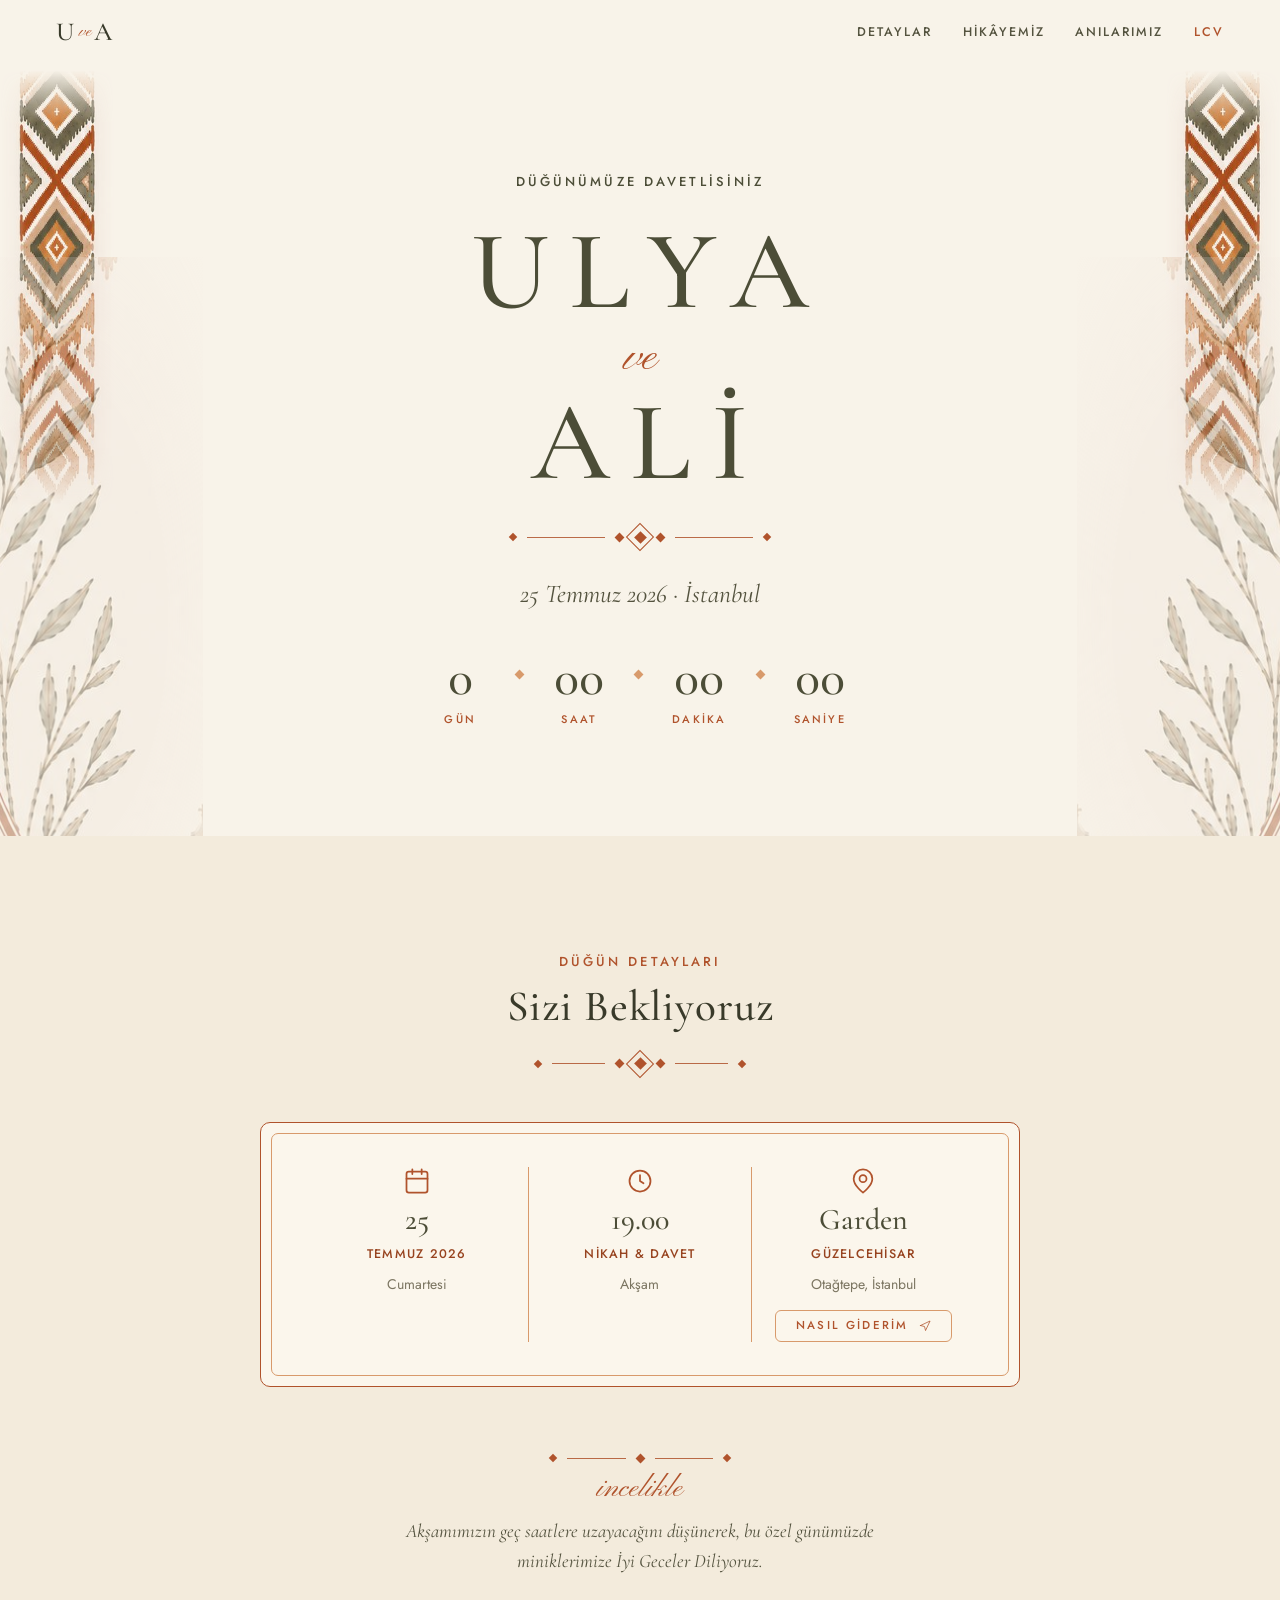
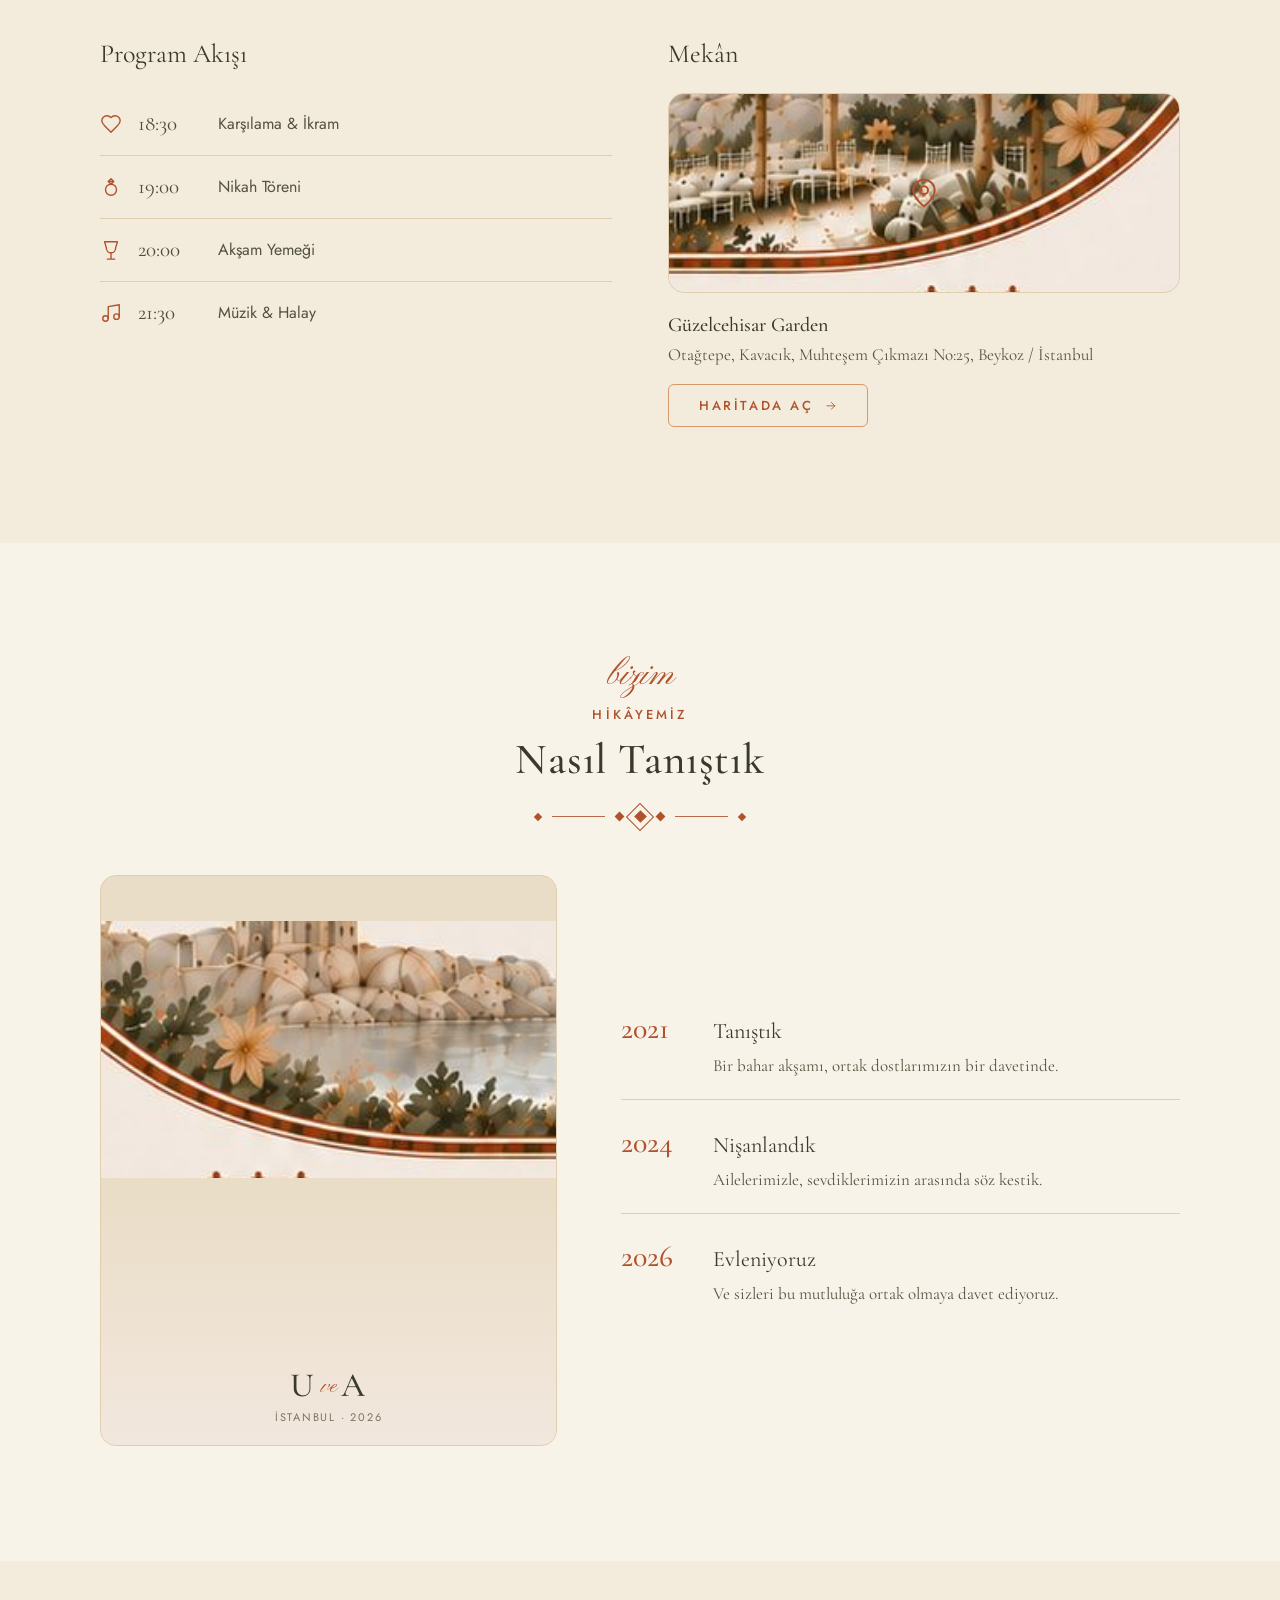
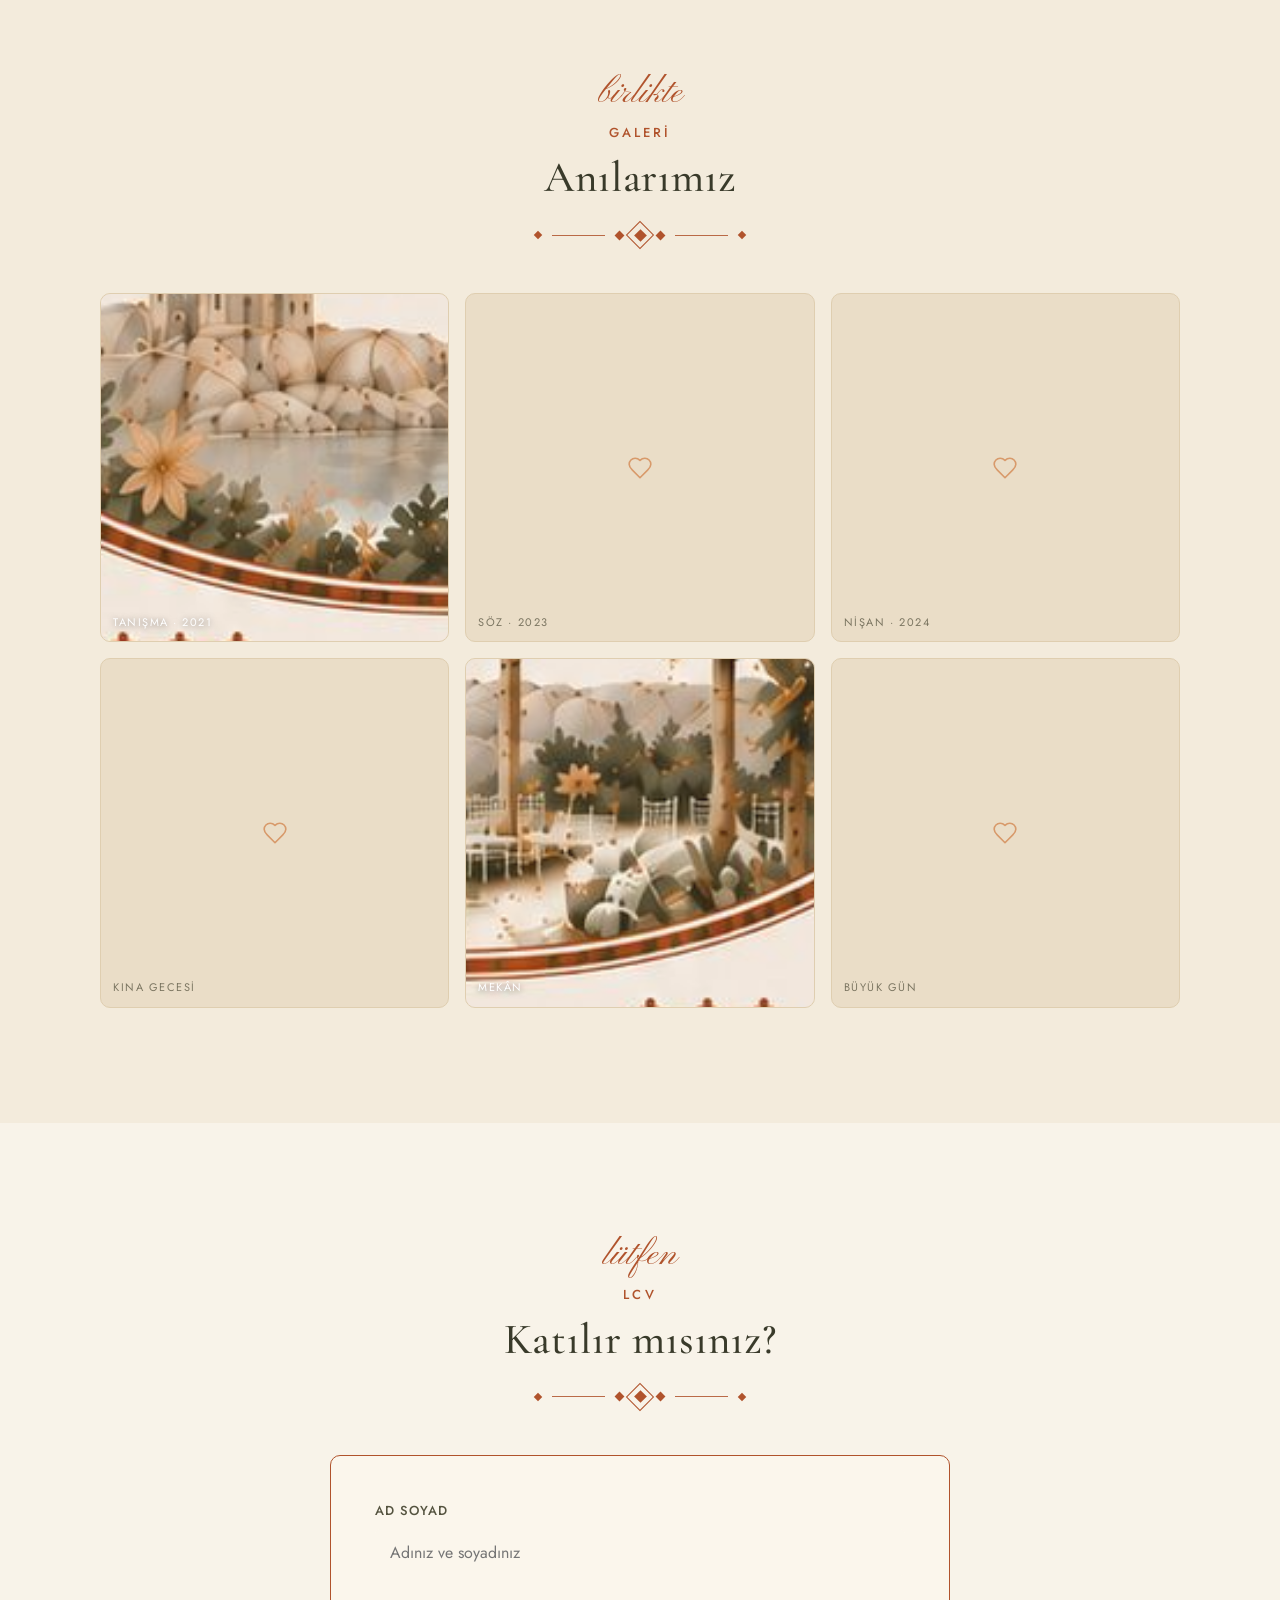
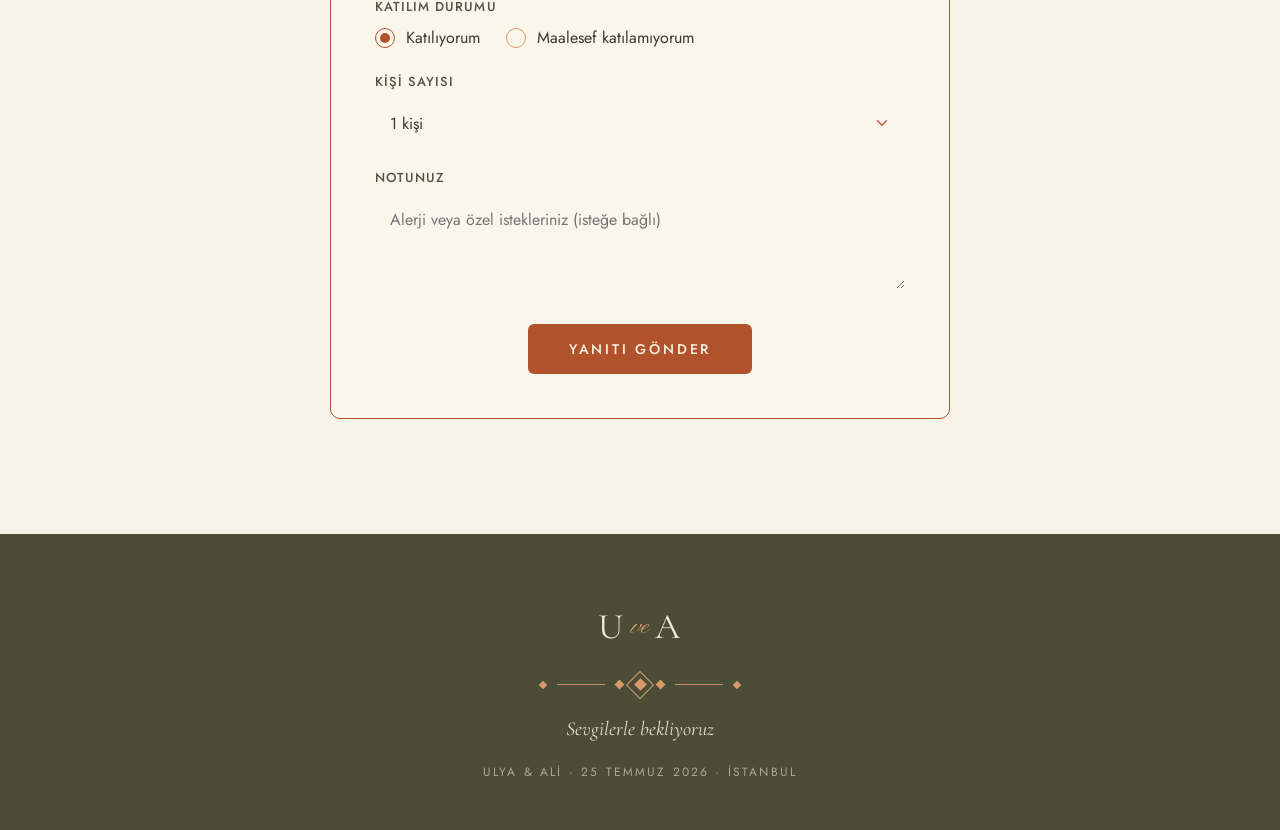
==== commit 7f8e825f: "Move the adults-only note higher (under the detail card) Relocate the "İyi Geceler" note from the bo" ====
--- a/index.html
+++ b/index.html
@@ -110,6 +110,16 @@
         </div>
       </div>
 
+      <div class="kids-note">
+        <div class="kilim-divider kids-note-rule" role="separator">
+          <span class="kd-dot"></span><span class="kd-line"></span>
+          <span class="kd-d-sm"></span>
+          <span class="kd-line"></span><span class="kd-dot"></span>
+        </div>
+        <div class="script" style="font-size:30px">incelikle</div>
+        <p>Akşamımızın geç saatlere uzayacağını düşünerek, bu özel günümüzde miniklerimize İyi Geceler Diliyoruz.</p>
+      </div>
+
       <div class="details-cols">
         <div>
           <div class="col-title">Program Akışı</div>
@@ -145,16 +155,6 @@
             <span class="btn-icon icon"><svg viewBox="0 0 24 24" fill="none" stroke="currentColor" stroke-width="1.5" stroke-linecap="round" stroke-linejoin="round"><path d="M5 12h14M13 6l6 6-6 6"/></svg></span>
           </a>
         </div>
-      </div>
-
-      <div class="kids-note">
-        <div class="kilim-divider kids-note-rule" role="separator">
-          <span class="kd-dot"></span><span class="kd-line"></span>
-          <span class="kd-d-sm"></span>
-          <span class="kd-line"></span><span class="kd-dot"></span>
-        </div>
-        <div class="script" style="font-size:30px">incelikle</div>
-        <p>Akşamımızın geç saatlere uzayacağını düşünerek, bu özel günümüzde miniklerimize İyi Geceler Diliyoruz.</p>
       </div>
     </div>
   </section>
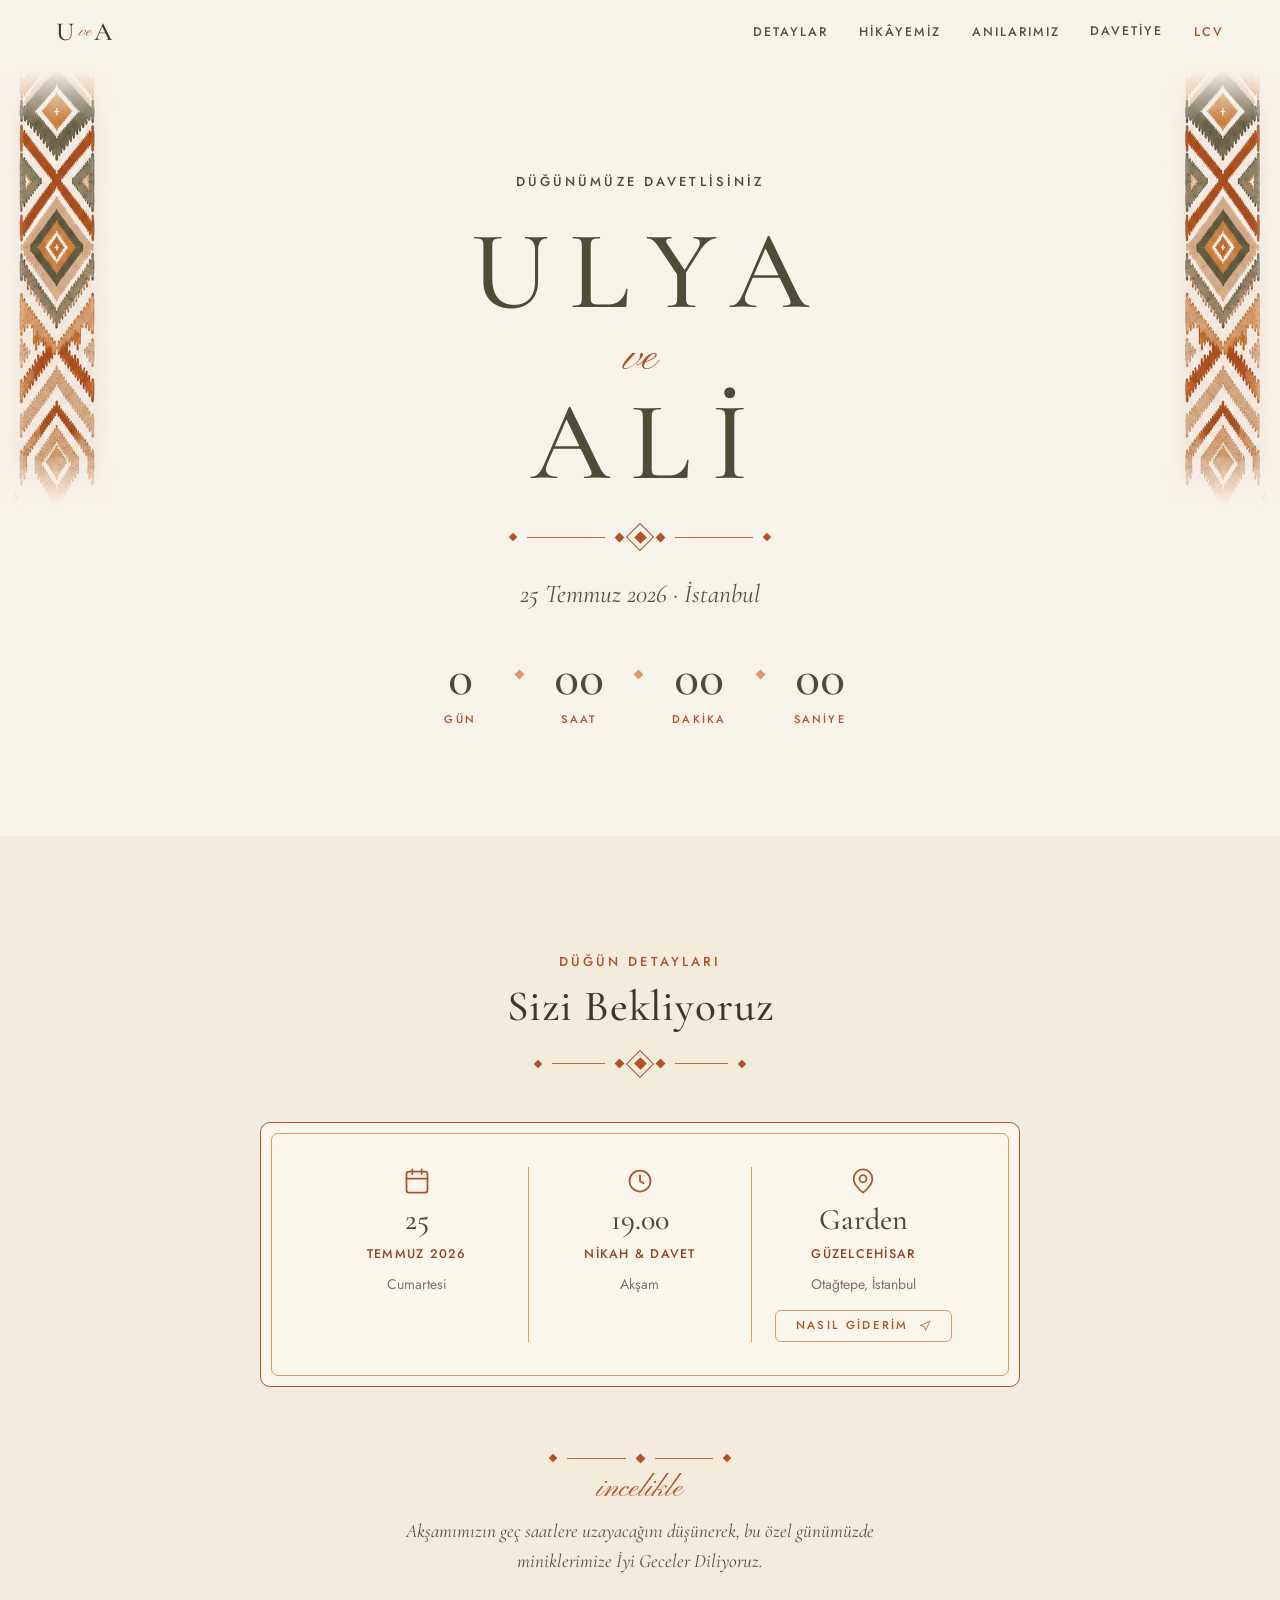
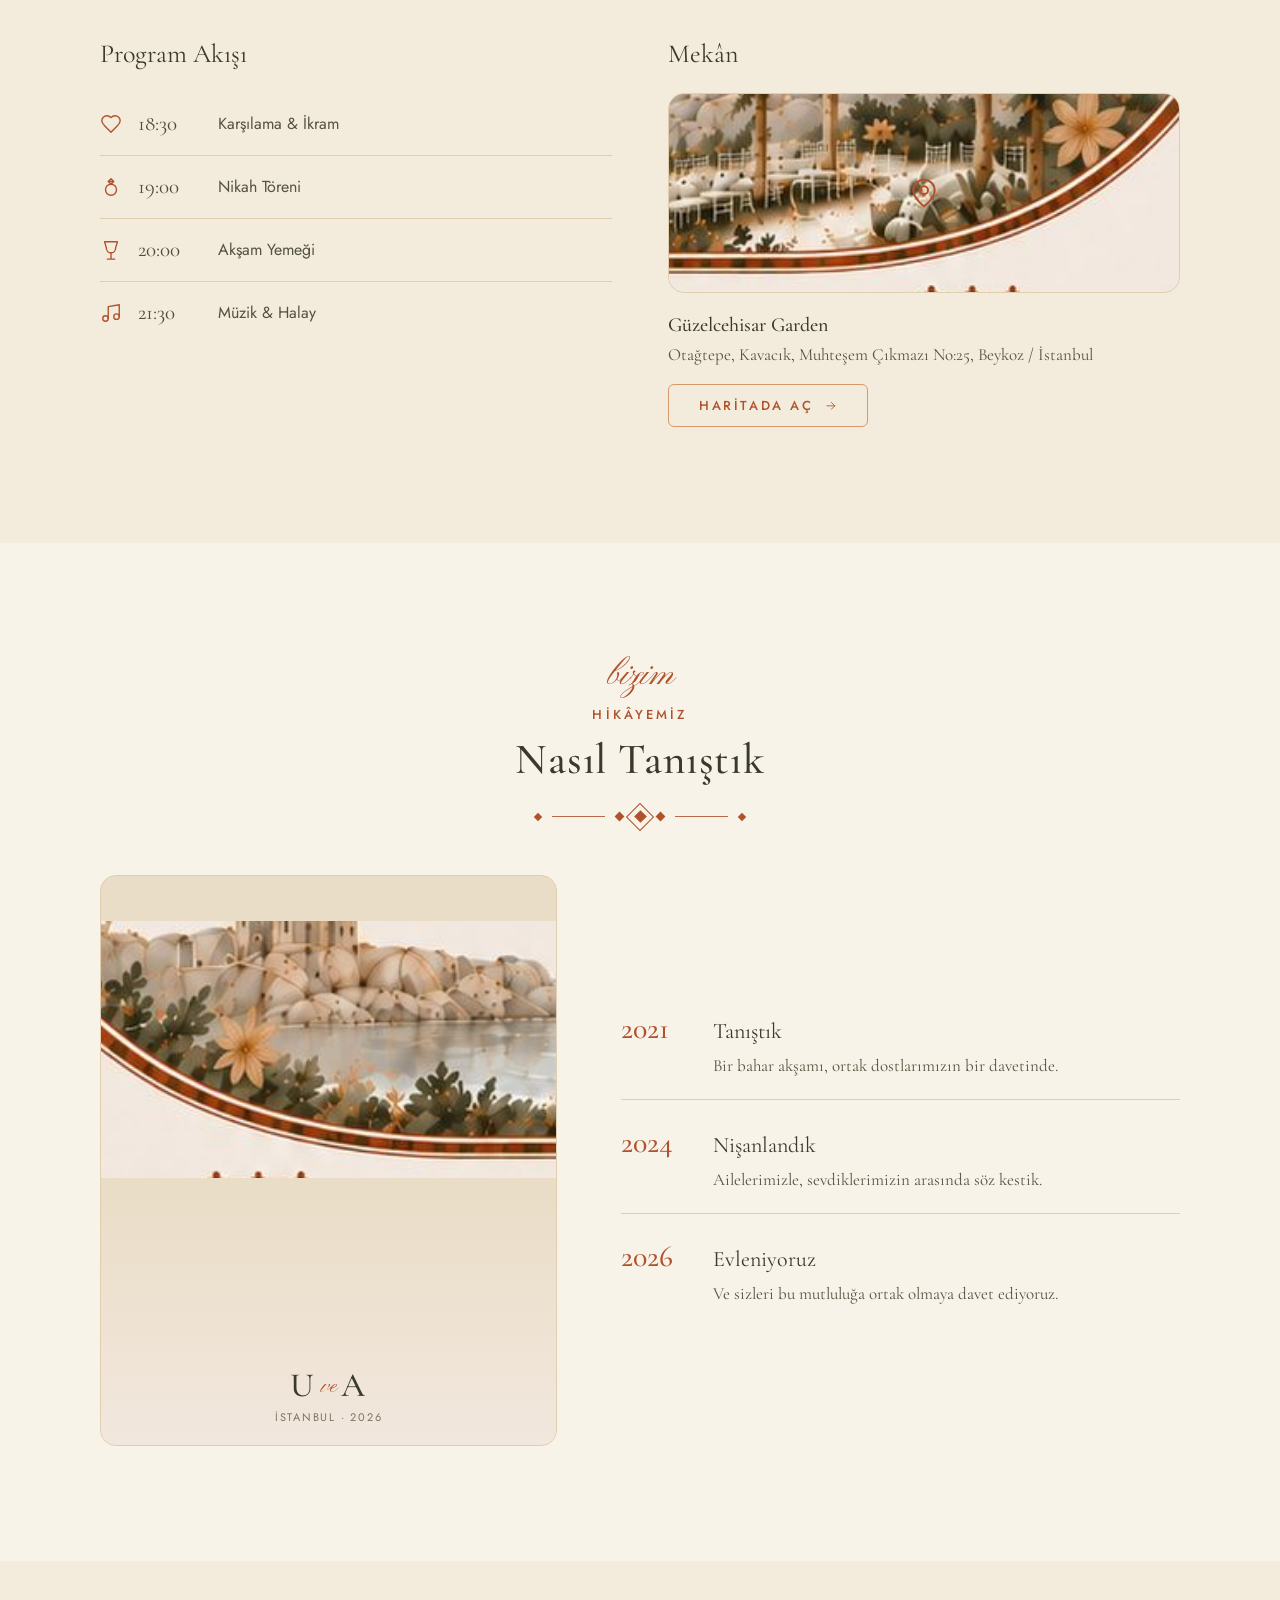
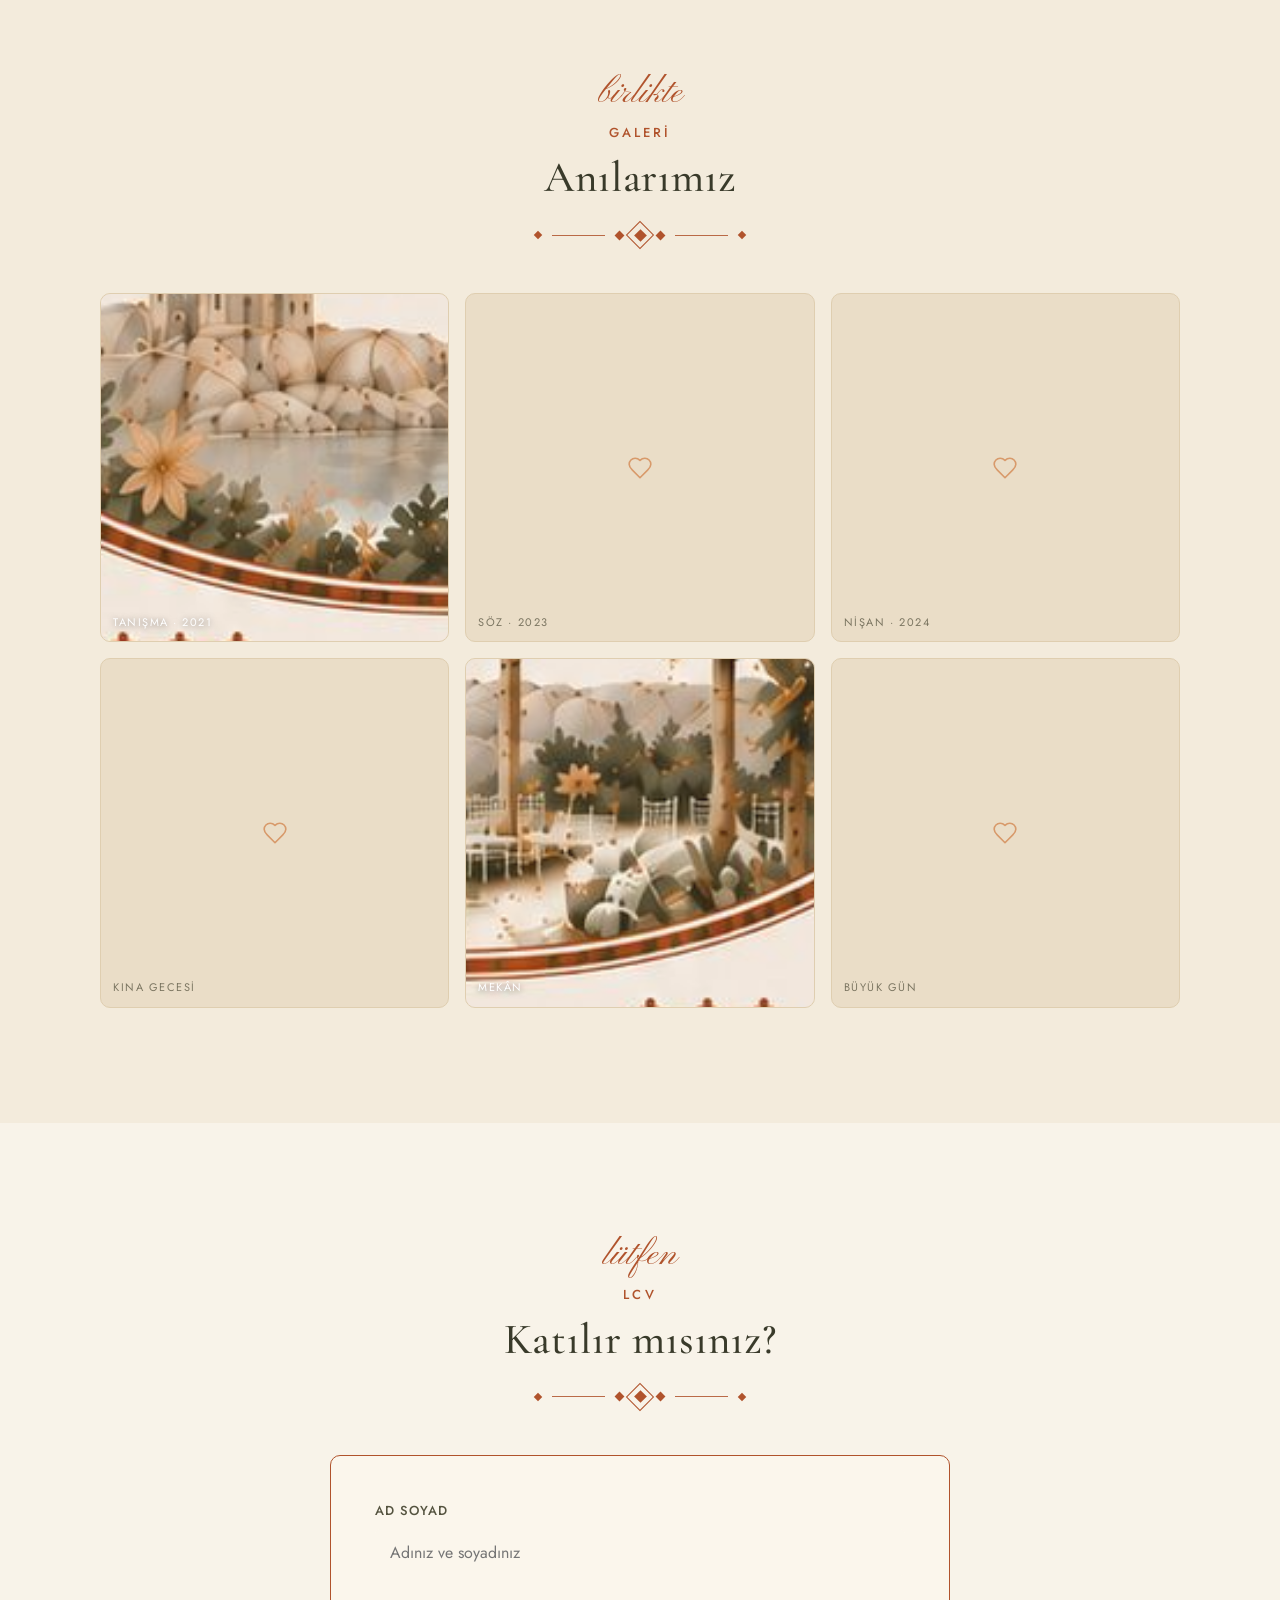
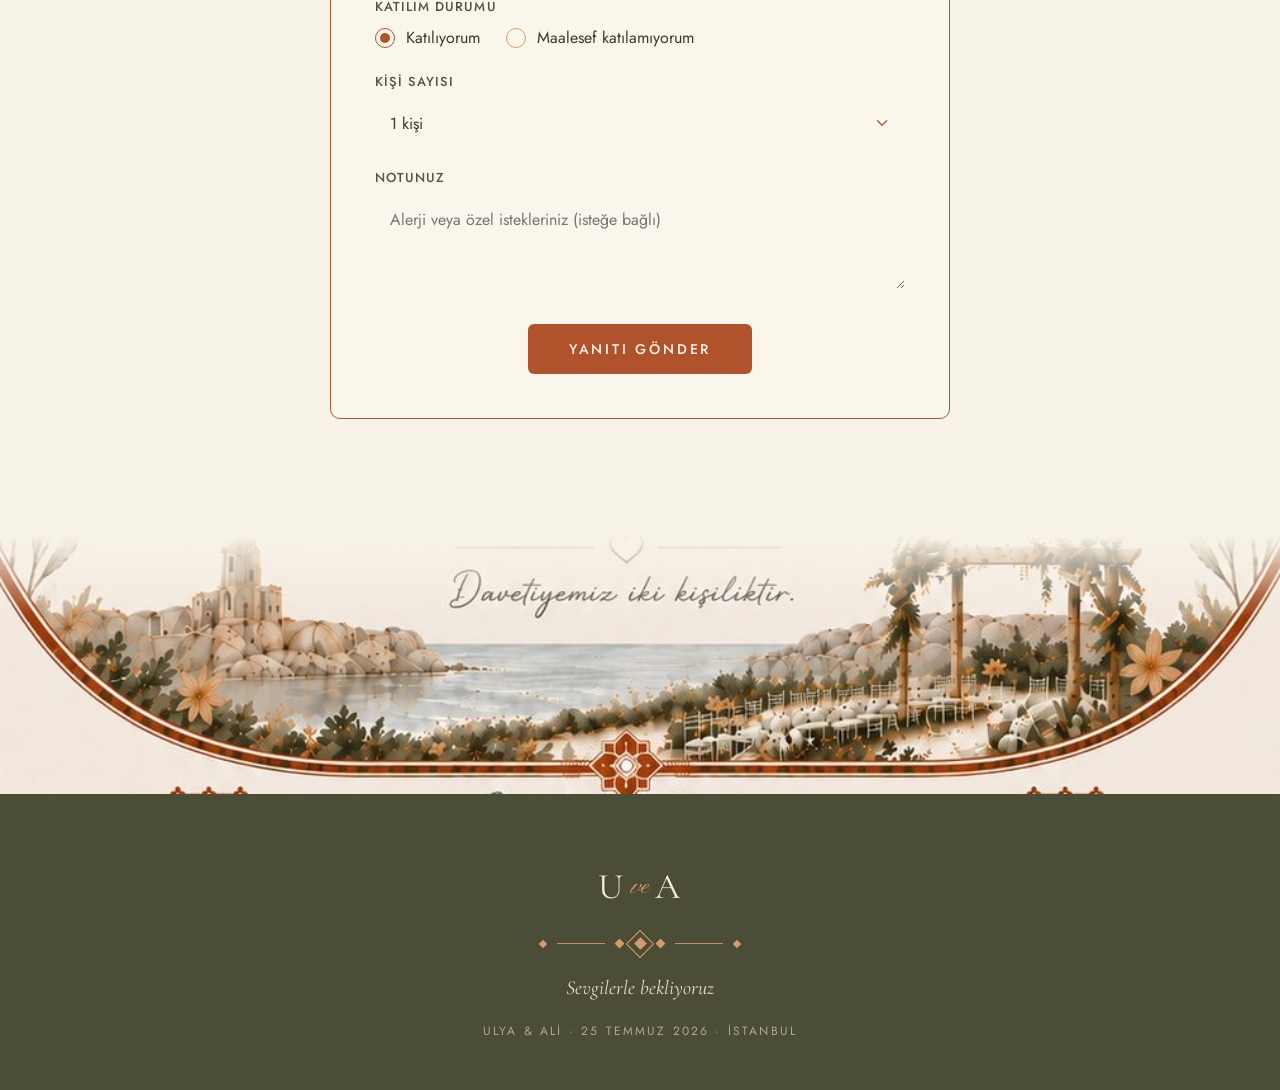
==== commit 5477383f: "Website: remove hero botanicals, add closing panorama, invitation link, share preview - Remove the f" ====
--- a/index.html
+++ b/index.html
@@ -5,6 +5,17 @@
   <meta name="viewport" content="width=device-width, initial-scale=1" />
   <title>Ulya & Ali — Düğün · 25 Temmuz 2026</title>
   <meta name="description" content="Ulya ve Ali'nin düğününe davetlisiniz — 25 Temmuz 2026, Güzelcehisar Garden, Otağtepe, İstanbul." />
+  <link rel="icon" href="assets/favicon.svg" type="image/svg+xml" />
+  <!-- Share preview (WhatsApp / Instagram / etc.) -->
+  <meta property="og:type" content="website" />
+  <meta property="og:title" content="Ulya & Ali — Düğün · 25 Temmuz 2026" />
+  <meta property="og:description" content="Düğünümüze davetlisiniz — 25 Temmuz 2026, Güzelcehisar Garden, Otağtepe, İstanbul. Sevgilerle bekliyoruz." />
+  <meta property="og:image" content="https://alisarac.github.io/ulya-ali/assets/og-image.png" />
+  <meta property="og:image:width" content="1200" />
+  <meta property="og:image:height" content="630" />
+  <meta property="og:url" content="https://alisarac.github.io/ulya-ali/" />
+  <meta property="og:locale" content="tr_TR" />
+  <meta name="twitter:card" content="summary_large_image" />
   <link rel="stylesheet" href="css/styles.css" />
   <link rel="stylesheet" href="css/site.css" />
 </head>
@@ -21,6 +32,7 @@
       <button class="nav-link" data-scroll="details">Detaylar</button>
       <button class="nav-link" data-scroll="story">Hikâyemiz</button>
       <button class="nav-link" data-scroll="gallery">Anılarımız</button>
+      <a class="nav-link" href="davet.html">Davetiye</a>
       <button class="nav-link nav-link--accent" data-scroll="rsvp">LCV</button>
     </div>
   </nav>
@@ -29,8 +41,6 @@
   <header id="hero" class="hero">
     <img class="hero-kilim l" src="assets/kilim-left.png" alt="" aria-hidden="true" />
     <img class="hero-kilim r" src="assets/kilim-left.png" alt="" aria-hidden="true" />
-    <img class="hero-botan l" src="assets/botanical-left.png" alt="" aria-hidden="true" />
-    <img class="hero-botan r" src="assets/botanical-left.png" alt="" aria-hidden="true" />
 
     <div class="hero-inner">
       <div class="eyebrow eyebrow--olive">Düğünümüze Davetlisiniz</div>
@@ -315,6 +325,9 @@
     </div>
   </section>
 
+  <!-- ── Closing scene ──────────────────────────────── -->
+  <div class="closing-scene"><img src="assets/landscape.png" alt="" aria-hidden="true" /></div>
+
   <!-- ── Footer ──────────────────────────────────────── -->
   <footer class="footer">
     <div class="footer-inner">
--- a/css/site.css
+++ b/css/site.css
@@ -107,7 +107,7 @@
   background: none; border: none; cursor: pointer; padding: 0;
   font-family: var(--font-label); font-size: 12.5px; font-weight: 500;
   letter-spacing: 0.16em; text-transform: uppercase; color: var(--text-secondary);
-  transition: color var(--dur) var(--ease-soft);
+  text-decoration: none; transition: color var(--dur) var(--ease-soft);
 }
 .nav-link:hover { color: var(--accent); }
 .nav-link--accent { color: var(--accent); }
@@ -129,13 +129,6 @@
 }
 .hero-kilim.l { left: 0; }
 .hero-kilim.r { right: 0; transform: scaleX(-1); }
-.hero-botan {
-  position: absolute; bottom: -40px; height: 74%; max-height: 700px; width: auto; opacity: 0.4;
-  -webkit-mask-image: radial-gradient(120% 100% at 38% 58%, #000 38%, transparent 80%);
-  mask-image: radial-gradient(120% 100% at 38% 58%, #000 38%, transparent 80%);
-}
-.hero-botan.l { left: -10px; }
-.hero-botan.r { right: -10px; transform: scaleX(-1); }
 .hero-inner {
   position: relative; z-index: 2; padding: 40px 20px;
   display: flex; flex-direction: column; align-items: center;
@@ -386,6 +379,14 @@
   margin: 0; max-width: 380px; line-height: 1.6;
 }
 .is-hidden { display: none !important; }
+
+/* ── Closing scene (watercolor panorama above the footer) ── */
+.closing-scene { background: var(--bg-page); line-height: 0; }
+.closing-scene img {
+  display: block; width: 100%; max-height: 300px; object-fit: cover; object-position: center 72%;
+  -webkit-mask-image: linear-gradient(to bottom, transparent, #000 32%);
+  mask-image: linear-gradient(to bottom, transparent, #000 32%);
+}
 
 /* ── Footer ───────────────────────────────────────────── */
 .footer {
@@ -410,7 +411,6 @@
   .rsvp-two { grid-template-columns: 1fr; }
   /* Decorations recede so they never crowd the text on narrow screens. */
   .hero-kilim { height: 34%; opacity: 0.5; }
-  .hero-botan { height: 46%; width: auto; opacity: 0.28; }
 }
 @media (max-width: 560px) {
   /* Nav: drop the brand mark, shrink + center the links so they fit. */
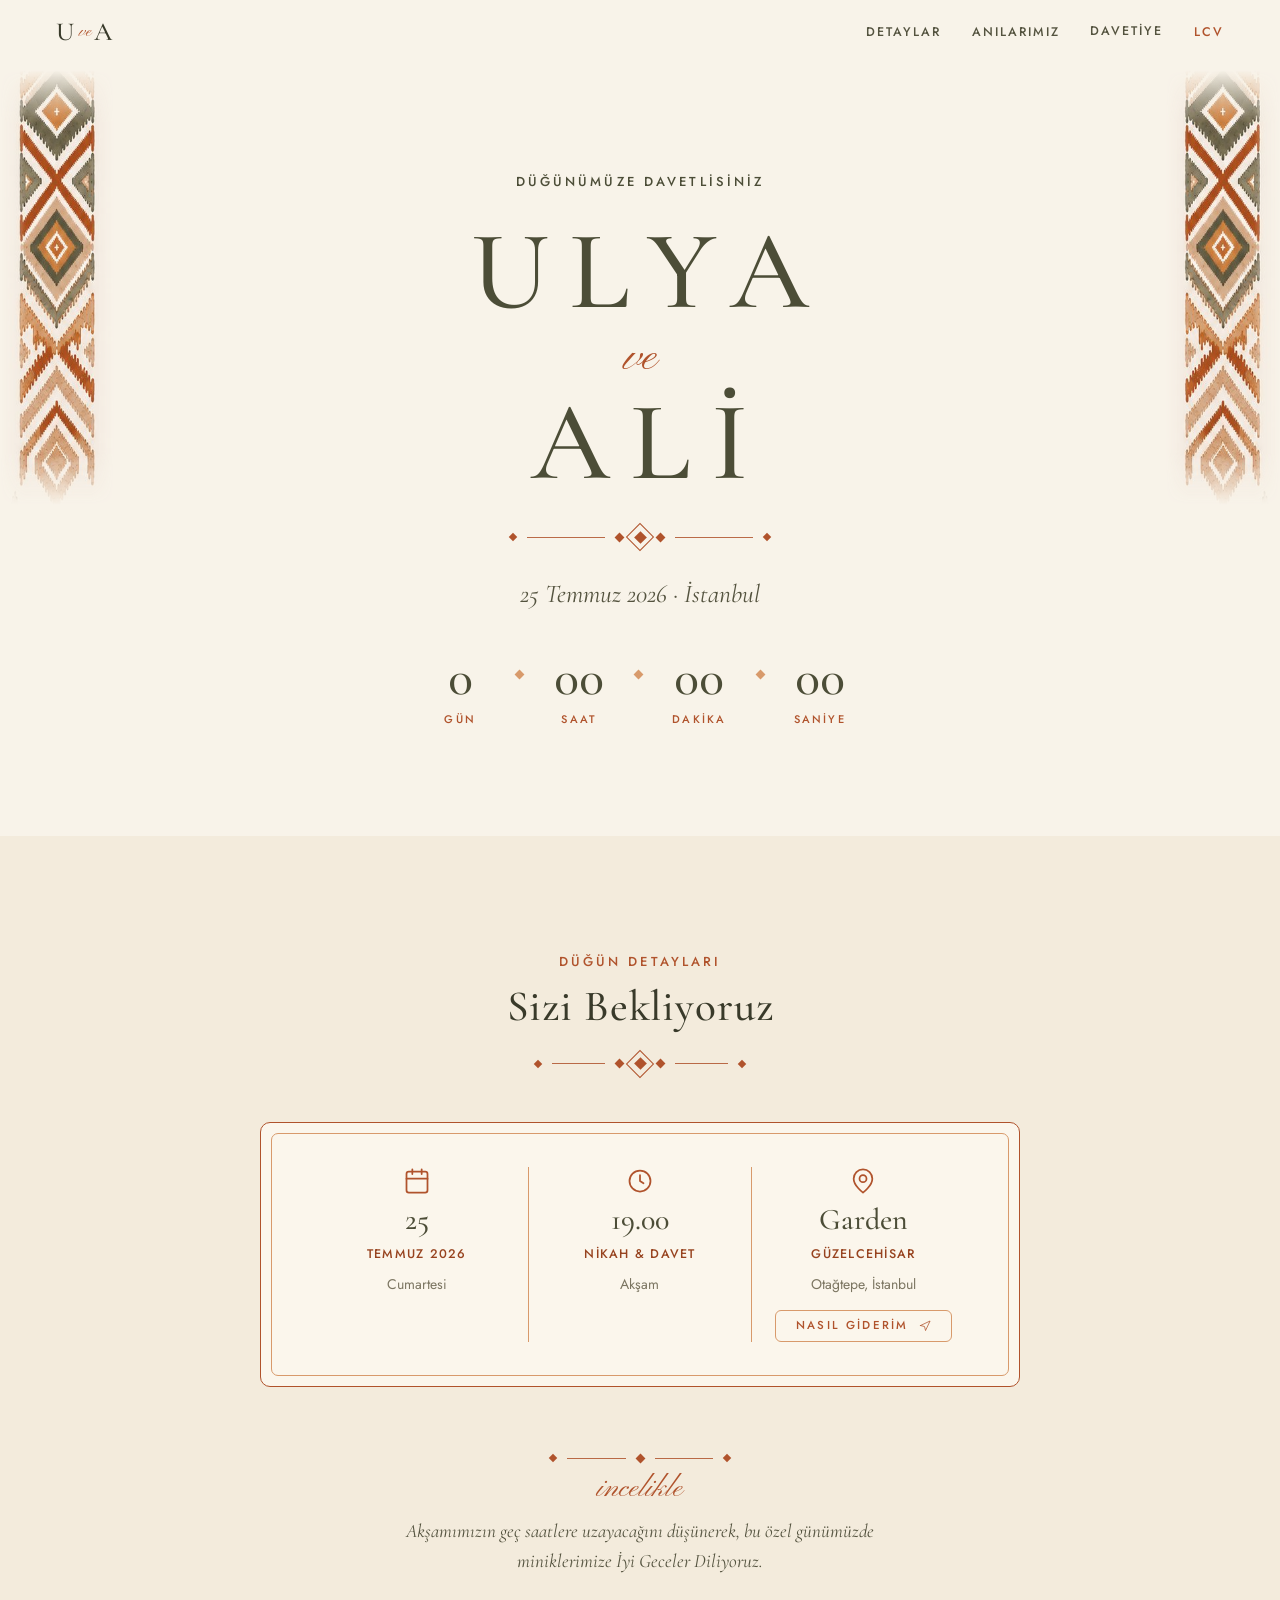
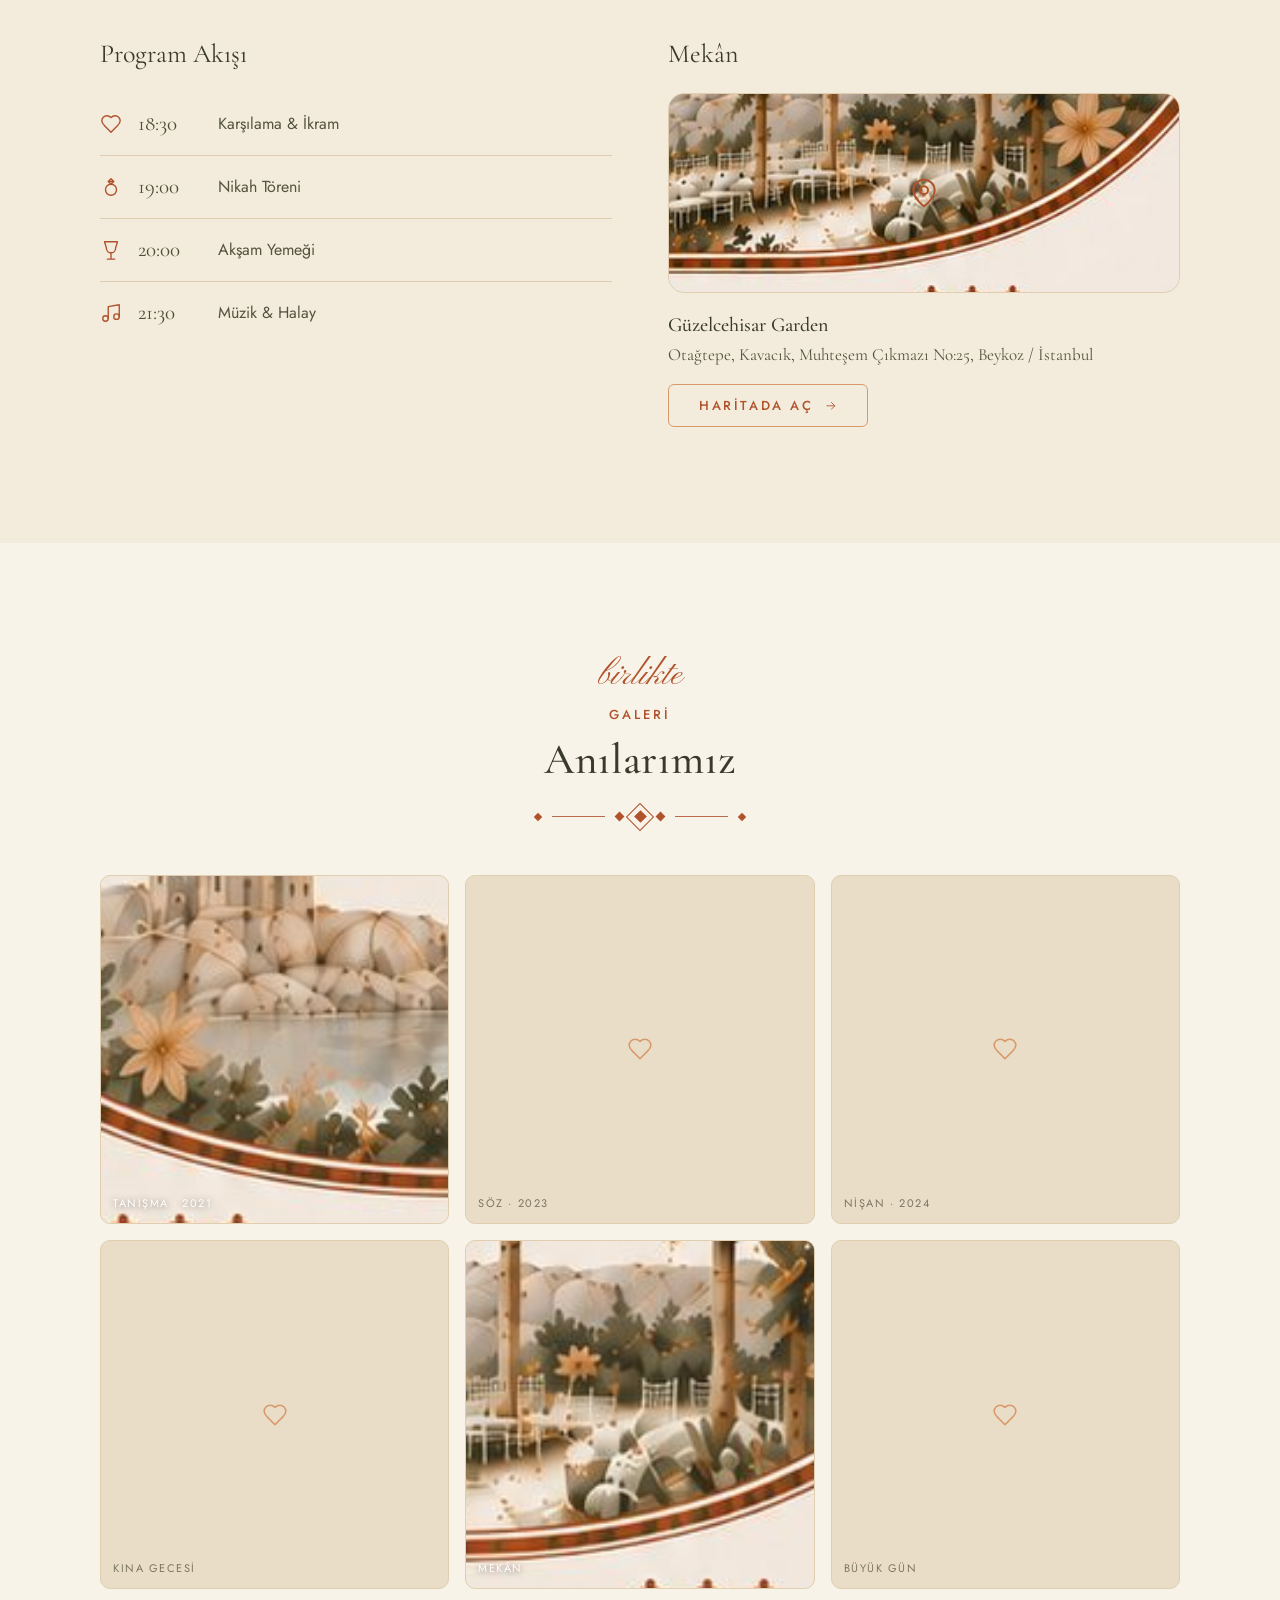
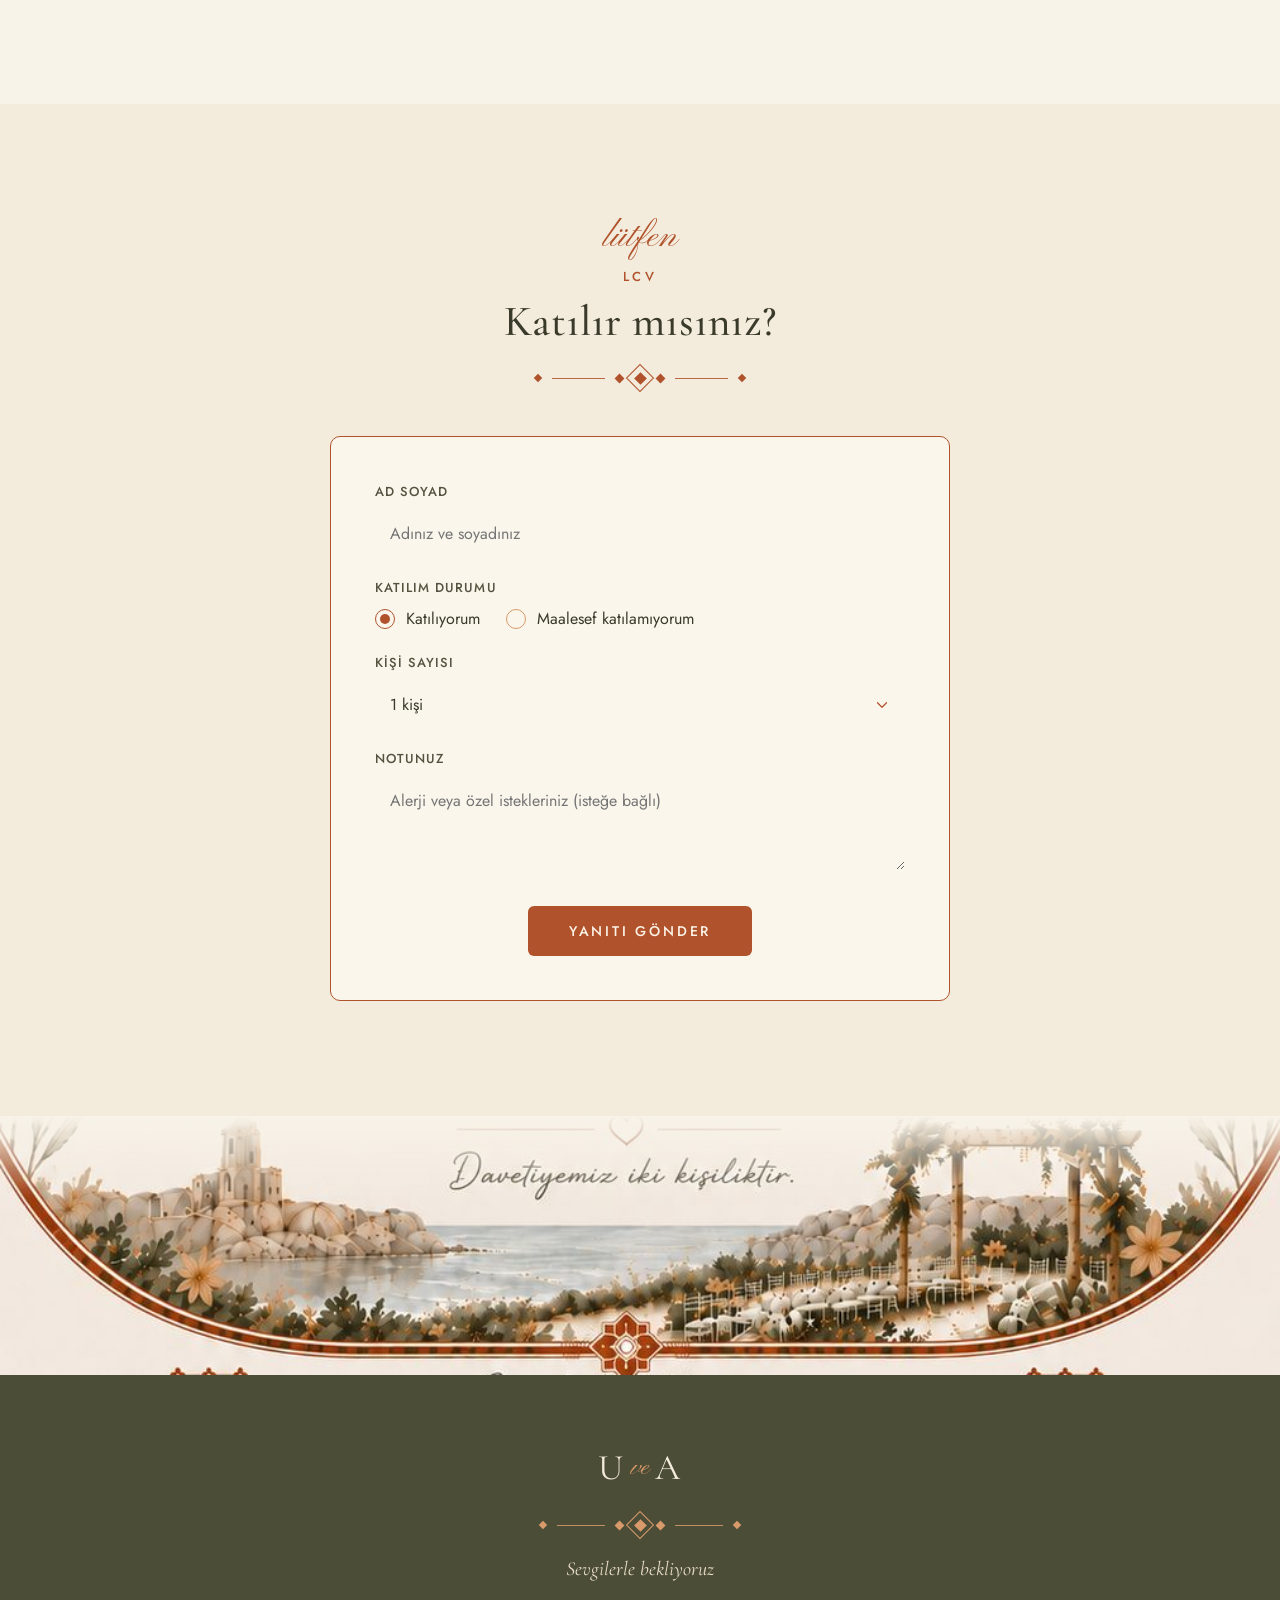
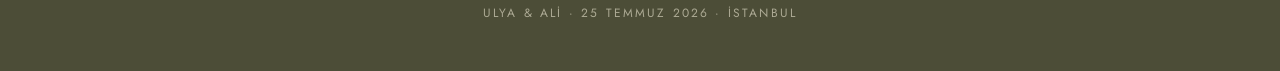
==== commit 81a9dfee: "Website: remove "Nasıl Tanıştık" (Story) section Drop the story/milestones section and its nav link;" ====
--- a/index.html
+++ b/index.html
@@ -30,7 +30,6 @@
     </button>
     <div class="nav-links">
       <button class="nav-link" data-scroll="details">Detaylar</button>
-      <button class="nav-link" data-scroll="story">Hikâyemiz</button>
       <button class="nav-link" data-scroll="gallery">Anılarımız</button>
       <a class="nav-link" href="davet.html">Davetiye</a>
       <button class="nav-link nav-link--accent" data-scroll="rsvp">LCV</button>
@@ -169,52 +168,8 @@
     </div>
   </section>
 
-  <!-- ── Story ───────────────────────────────────────── -->
-  <section id="story" class="section section--page">
-    <div class="container">
-      <div class="section-head">
-        <div class="script sh-script">bizim</div>
-        <div class="eyebrow sh-eyebrow">Hikâyemiz</div>
-        <h2 class="sh-title">Nasıl Tanıştık</h2>
-        <div class="sh-divider">
-          <div class="kilim-divider" role="separator" style="width:210px">
-            <span class="kd-dot"></span><span class="kd-line"></span>
-            <span class="kd-med"><span class="kd-d-sm"></span><span class="kd-ring"><span class="kd-ring-outer"></span><span class="kd-ring-inner"></span></span><span class="kd-d-sm"></span></span>
-            <span class="kd-line"></span><span class="kd-dot"></span>
-          </div>
-        </div>
-      </div>
-
-      <div class="story-grid">
-        <div class="story-portrait">
-          <img src="assets/scene-coast.png" alt="" aria-hidden="true" />
-          <div class="story-portrait-cap">
-            <span class="monogram" style="font-size:34px">
-              <span class="mono-initial">U</span><span class="mono-connector">ve</span><span class="mono-initial">A</span>
-            </span>
-            <span class="cap-place">İstanbul · 2026</span>
-          </div>
-        </div>
-        <div class="story-list">
-          <div class="milestone">
-            <div class="ms-year">2021</div>
-            <div><div class="ms-title">Tanıştık</div><div class="ms-desc">Bir bahar akşamı, ortak dostlarımızın bir davetinde.</div></div>
-          </div>
-          <div class="milestone">
-            <div class="ms-year">2024</div>
-            <div><div class="ms-title">Nişanlandık</div><div class="ms-desc">Ailelerimizle, sevdiklerimizin arasında söz kestik.</div></div>
-          </div>
-          <div class="milestone">
-            <div class="ms-year">2026</div>
-            <div><div class="ms-title">Evleniyoruz</div><div class="ms-desc">Ve sizleri bu mutluluğa ortak olmaya davet ediyoruz.</div></div>
-          </div>
-        </div>
-      </div>
-    </div>
-  </section>
-
   <!-- ── Gallery ─────────────────────────────────────── -->
-  <section id="gallery" class="section section--alt">
+  <section id="gallery" class="section section--page">
     <div class="container">
       <div class="section-head">
         <div class="script sh-script">birlikte</div>
@@ -259,7 +214,7 @@
   </section>
 
   <!-- ── RSVP ────────────────────────────────────────── -->
-  <section id="rsvp" class="section section--page">
+  <section id="rsvp" class="section section--alt">
     <div class="container--narrow">
       <div class="section-head">
         <div class="script sh-script">lütfen</div>
--- a/css/site.css
+++ b/css/site.css
@@ -414,10 +414,10 @@
 }
 @media (max-width: 560px) {
   /* Nav: drop the brand mark, shrink + center the links so they fit. */
-  .nav { padding: 0 16px; }
+  .nav { padding: 0 12px; }
   .nav-brand { display: none; }
-  .nav-links { gap: 14px; width: 100%; justify-content: center; }
-  .nav-link { font-size: 11px; letter-spacing: 0.08em; }
+  .nav-links { gap: 9px; width: 100%; justify-content: center; }
+  .nav-link { font-size: 10px; letter-spacing: 0.05em; }
   /* Keep the hero column within the screen so nothing drags off-edge. */
   .hero-inner { padding: 32px 14px; max-width: 100%; }
   /* Countdown shrinks to fit four cells across a phone. */
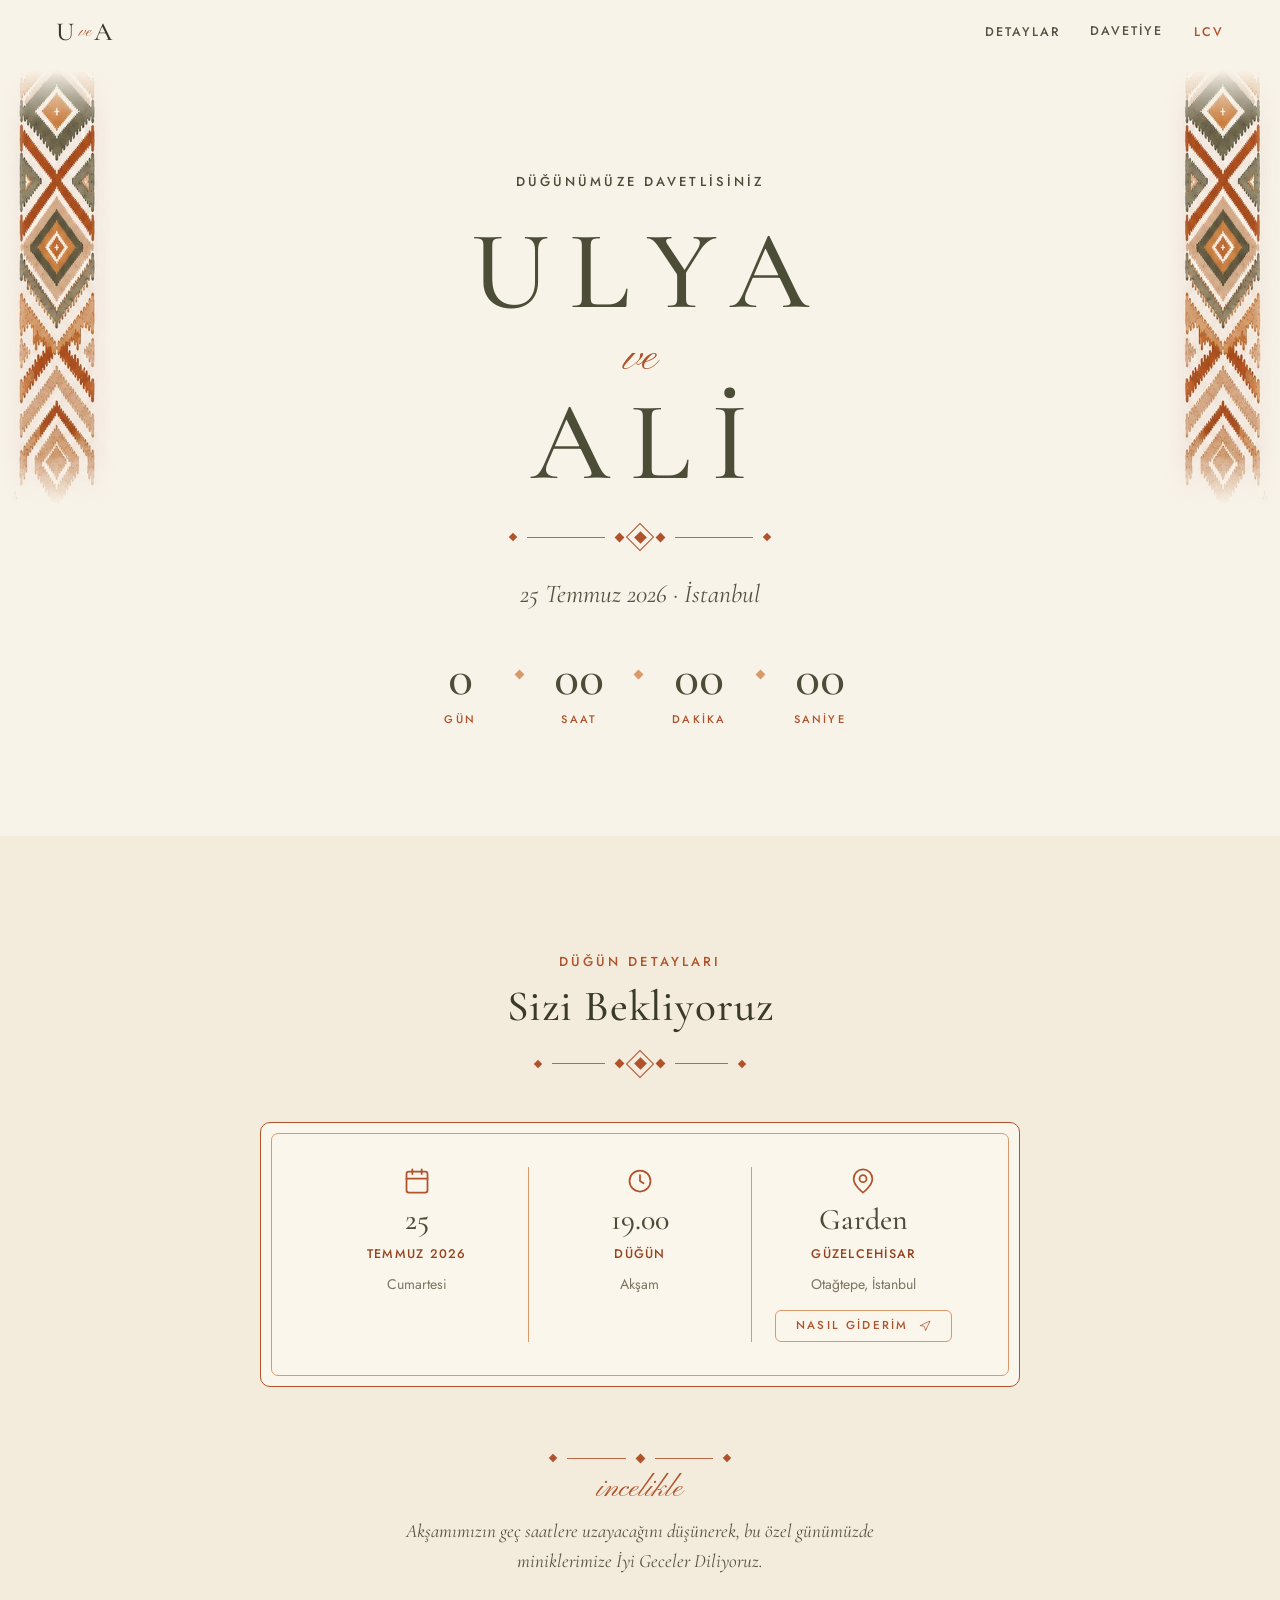
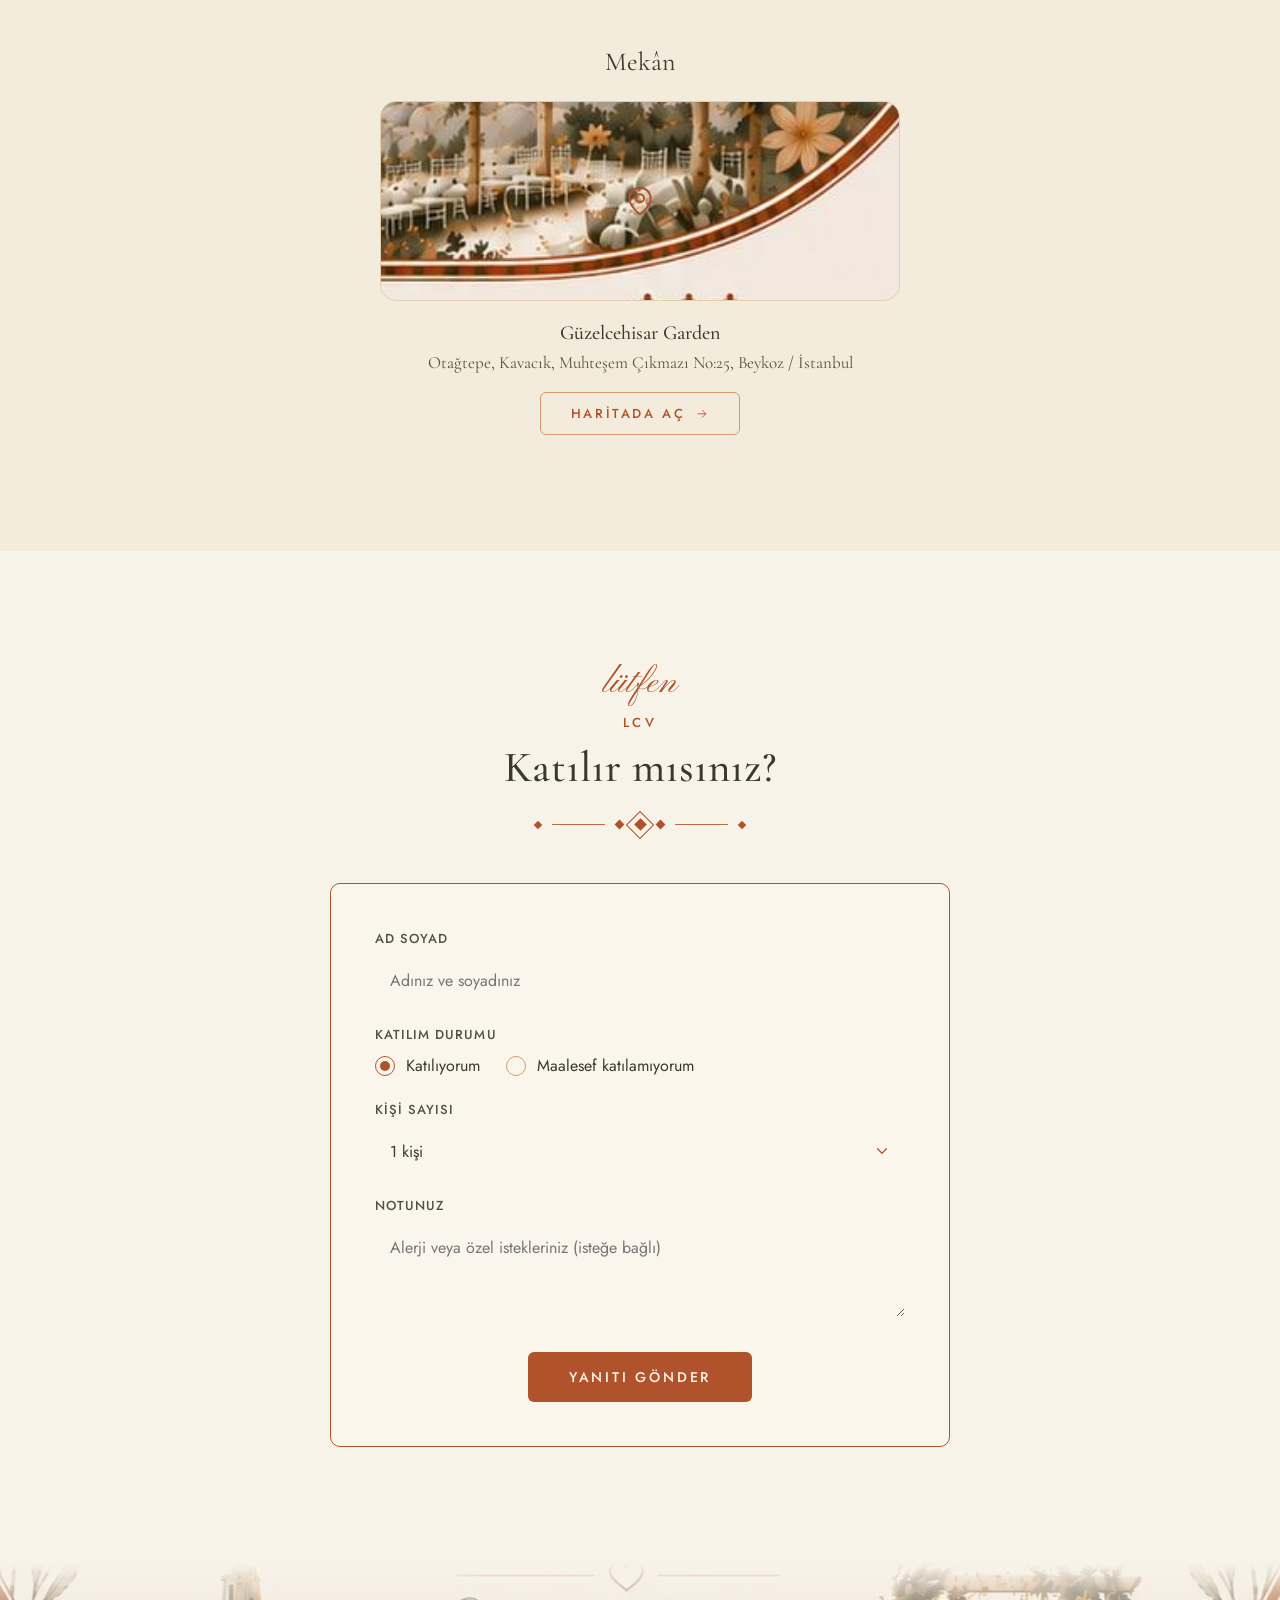
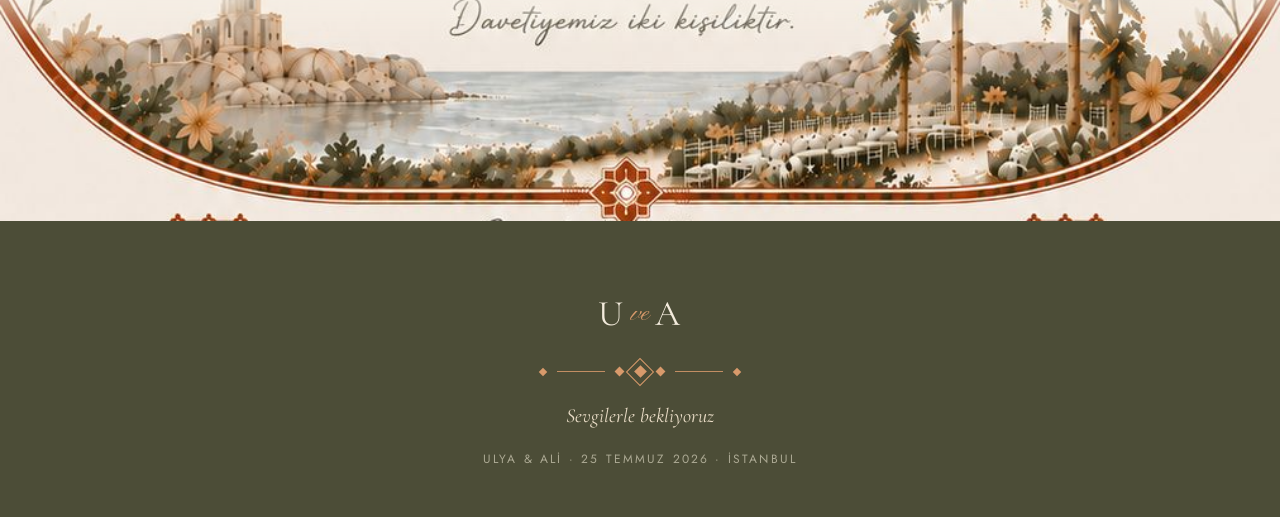
==== commit 4e60b6eb: "Website: remove Program Akışı + Anılarımız; "Nikah & Davet" → "Düğün" - Drop the Program Akışı list;" ====
--- a/index.html
+++ b/index.html
@@ -30,7 +30,6 @@
     </button>
     <div class="nav-links">
       <button class="nav-link" data-scroll="details">Detaylar</button>
-      <button class="nav-link" data-scroll="gallery">Anılarımız</button>
       <a class="nav-link" href="davet.html">Davetiye</a>
       <button class="nav-link nav-link--accent" data-scroll="rsvp">LCV</button>
     </div>
@@ -103,7 +102,7 @@
           <div class="detail-tile dt-mid">
             <span class="dt-icon icon"><svg viewBox="0 0 24 24" fill="none" stroke="currentColor" stroke-width="1.5" stroke-linecap="round" stroke-linejoin="round"><circle cx="12" cy="12" r="9"/><path d="M12 7v5l3 2"/></svg></span>
             <span class="dt-value">19.00</span>
-            <span class="dt-label">Nikah & Davet</span>
+            <span class="dt-label">Düğün</span>
             <div class="dt-lines"><div>Akşam</div></div>
           </div>
           <div class="detail-tile">
@@ -129,92 +128,26 @@
         <p>Akşamımızın geç saatlere uzayacağını düşünerek, bu özel günümüzde miniklerimize İyi Geceler Diliyoruz.</p>
       </div>
 
-      <div class="details-cols">
-        <div>
-          <div class="col-title">Program Akışı</div>
-          <div class="program-row">
-            <span class="pr-icon icon"><svg viewBox="0 0 24 24" fill="none" stroke="currentColor" stroke-width="1.5" stroke-linecap="round" stroke-linejoin="round"><path d="M19 14c1.49-1.46 3-3.21 3-5.5A5.5 5.5 0 0 0 16.5 3c-1.76 0-3 .5-4.5 2-1.5-1.5-2.74-2-4.5-2A5.5 5.5 0 0 0 2 8.5c0 2.29 1.51 4.04 3 5.5l7 7Z"/></svg></span>
-            <span class="pr-time">18:30</span><span class="pr-label">Karşılama & İkram</span>
-          </div>
-          <div class="program-row">
-            <span class="pr-icon icon"><svg viewBox="0 0 24 24" fill="none" stroke="currentColor" stroke-width="1.5" stroke-linecap="round" stroke-linejoin="round"><circle cx="12" cy="15" r="6"/><path d="M9 6l3-3 3 3M9 6h6l-3 3-3-3Z"/></svg></span>
-            <span class="pr-time">19:00</span><span class="pr-label">Nikah Töreni</span>
-          </div>
-          <div class="program-row">
-            <span class="pr-icon icon"><svg viewBox="0 0 24 24" fill="none" stroke="currentColor" stroke-width="1.5" stroke-linecap="round" stroke-linejoin="round"><path d="M8 22h8M12 15v7M5 3h14l-2 7a5 5 0 0 1-10 0L5 3Z"/></svg></span>
-            <span class="pr-time">20:00</span><span class="pr-label">Akşam Yemeği</span>
-          </div>
-          <div class="program-row">
-            <span class="pr-icon icon"><svg viewBox="0 0 24 24" fill="none" stroke="currentColor" stroke-width="1.5" stroke-linecap="round" stroke-linejoin="round"><path d="M9 18V5l12-2v13"/><circle cx="6" cy="18" r="3"/><circle cx="18" cy="16" r="3"/></svg></span>
-            <span class="pr-time">21:30</span><span class="pr-label">Müzik & Halay</span>
-          </div>
-        </div>
-        <div>
-          <div class="col-title">Mekân</div>
-          <div class="venue-map">
-            <img src="assets/scene-garden.png" alt="" aria-hidden="true" />
-            <span class="vm-pin icon"><svg viewBox="0 0 24 24" fill="none" stroke="currentColor" stroke-width="1.5" stroke-linecap="round" stroke-linejoin="round"><path d="M20 10c0 6-8 12-8 12s-8-6-8-12a8 8 0 0 1 16 0Z"/><circle cx="12" cy="10" r="3"/></svg></span>
-          </div>
-          <div class="venue-text">
-            <strong>Güzelcehisar Garden</strong>
-            Otağtepe, Kavacık, Muhteşem Çıkmazı No:25, Beykoz / İstanbul
-          </div>
-          <a class="btn btn--outline" href="https://maps.google.com/?q=Otağtepe+Güzelcehisar+Garden+Beykoz+İstanbul" target="_blank" rel="noopener noreferrer">
-            Haritada Aç
-            <span class="btn-icon icon"><svg viewBox="0 0 24 24" fill="none" stroke="currentColor" stroke-width="1.5" stroke-linecap="round" stroke-linejoin="round"><path d="M5 12h14M13 6l6 6-6 6"/></svg></span>
-          </a>
-        </div>
+      <div class="venue">
+        <div class="col-title">Mekân</div>
+        <div class="venue-map">
+          <img src="assets/scene-garden.png" alt="" aria-hidden="true" />
+          <span class="vm-pin icon"><svg viewBox="0 0 24 24" fill="none" stroke="currentColor" stroke-width="1.5" stroke-linecap="round" stroke-linejoin="round"><path d="M20 10c0 6-8 12-8 12s-8-6-8-12a8 8 0 0 1 16 0Z"/><circle cx="12" cy="10" r="3"/></svg></span>
+        </div>
+        <div class="venue-text">
+          <strong>Güzelcehisar Garden</strong>
+          Otağtepe, Kavacık, Muhteşem Çıkmazı No:25, Beykoz / İstanbul
+        </div>
+        <a class="btn btn--outline" href="https://maps.google.com/?q=Otağtepe+Güzelcehisar+Garden+Beykoz+İstanbul" target="_blank" rel="noopener noreferrer">
+          Haritada Aç
+          <span class="btn-icon icon"><svg viewBox="0 0 24 24" fill="none" stroke="currentColor" stroke-width="1.5" stroke-linecap="round" stroke-linejoin="round"><path d="M5 12h14M13 6l6 6-6 6"/></svg></span>
+        </a>
       </div>
     </div>
   </section>
 
-  <!-- ── Gallery ─────────────────────────────────────── -->
-  <section id="gallery" class="section section--page">
-    <div class="container">
-      <div class="section-head">
-        <div class="script sh-script">birlikte</div>
-        <div class="eyebrow sh-eyebrow">Galeri</div>
-        <h2 class="sh-title">Anılarımız</h2>
-        <div class="sh-divider">
-          <div class="kilim-divider" role="separator" style="width:210px">
-            <span class="kd-dot"></span><span class="kd-line"></span>
-            <span class="kd-med"><span class="kd-d-sm"></span><span class="kd-ring"><span class="kd-ring-outer"></span><span class="kd-ring-inner"></span></span><span class="kd-d-sm"></span></span>
-            <span class="kd-line"></span><span class="kd-dot"></span>
-          </div>
-        </div>
-      </div>
-
-      <div class="gallery-grid">
-        <div class="gallery-tile has-img">
-          <img src="assets/scene-coast.png" alt="Tanışma · 2021" />
-          <span class="gt-cap">Tanışma · 2021</span>
-        </div>
-        <div class="gallery-tile">
-          <span class="gt-heart icon"><svg viewBox="0 0 24 24" fill="none" stroke="currentColor" stroke-width="1.5" stroke-linecap="round" stroke-linejoin="round"><path d="M19 14c1.49-1.46 3-3.21 3-5.5A5.5 5.5 0 0 0 16.5 3c-1.76 0-3 .5-4.5 2-1.5-1.5-2.74-2-4.5-2A5.5 5.5 0 0 0 2 8.5c0 2.29 1.51 4.04 3 5.5l7 7Z"/></svg></span>
-          <span class="gt-cap">Söz · 2023</span>
-        </div>
-        <div class="gallery-tile">
-          <span class="gt-heart icon"><svg viewBox="0 0 24 24" fill="none" stroke="currentColor" stroke-width="1.5" stroke-linecap="round" stroke-linejoin="round"><path d="M19 14c1.49-1.46 3-3.21 3-5.5A5.5 5.5 0 0 0 16.5 3c-1.76 0-3 .5-4.5 2-1.5-1.5-2.74-2-4.5-2A5.5 5.5 0 0 0 2 8.5c0 2.29 1.51 4.04 3 5.5l7 7Z"/></svg></span>
-          <span class="gt-cap">Nişan · 2024</span>
-        </div>
-        <div class="gallery-tile">
-          <span class="gt-heart icon"><svg viewBox="0 0 24 24" fill="none" stroke="currentColor" stroke-width="1.5" stroke-linecap="round" stroke-linejoin="round"><path d="M19 14c1.49-1.46 3-3.21 3-5.5A5.5 5.5 0 0 0 16.5 3c-1.76 0-3 .5-4.5 2-1.5-1.5-2.74-2-4.5-2A5.5 5.5 0 0 0 2 8.5c0 2.29 1.51 4.04 3 5.5l7 7Z"/></svg></span>
-          <span class="gt-cap">Kına Gecesi</span>
-        </div>
-        <div class="gallery-tile has-img">
-          <img src="assets/scene-garden.png" alt="Mekân" />
-          <span class="gt-cap">Mekân</span>
-        </div>
-        <div class="gallery-tile">
-          <span class="gt-heart icon"><svg viewBox="0 0 24 24" fill="none" stroke="currentColor" stroke-width="1.5" stroke-linecap="round" stroke-linejoin="round"><path d="M19 14c1.49-1.46 3-3.21 3-5.5A5.5 5.5 0 0 0 16.5 3c-1.76 0-3 .5-4.5 2-1.5-1.5-2.74-2-4.5-2A5.5 5.5 0 0 0 2 8.5c0 2.29 1.51 4.04 3 5.5l7 7Z"/></svg></span>
-          <span class="gt-cap">Büyük Gün</span>
-        </div>
-      </div>
-    </div>
-  </section>
-
   <!-- ── RSVP ────────────────────────────────────────── -->
-  <section id="rsvp" class="section section--alt">
+  <section id="rsvp" class="section section--page">
     <div class="container--narrow">
       <div class="section-head">
         <div class="script sh-script">lütfen</div>
--- a/css/site.css
+++ b/css/site.css
@@ -286,6 +286,8 @@
   font-family: var(--font-display); font-size: 20px; color: var(--text-primary);
   display: block; font-weight: 500;
 }
+.venue { max-width: 520px; margin: clamp(40px, 6vw, 64px) auto 0; text-align: center; }
+.venue .venue-text { text-align: center; }
 
 /* Kindly-worded note (e.g. adults-only) below the details */
 .kids-note {
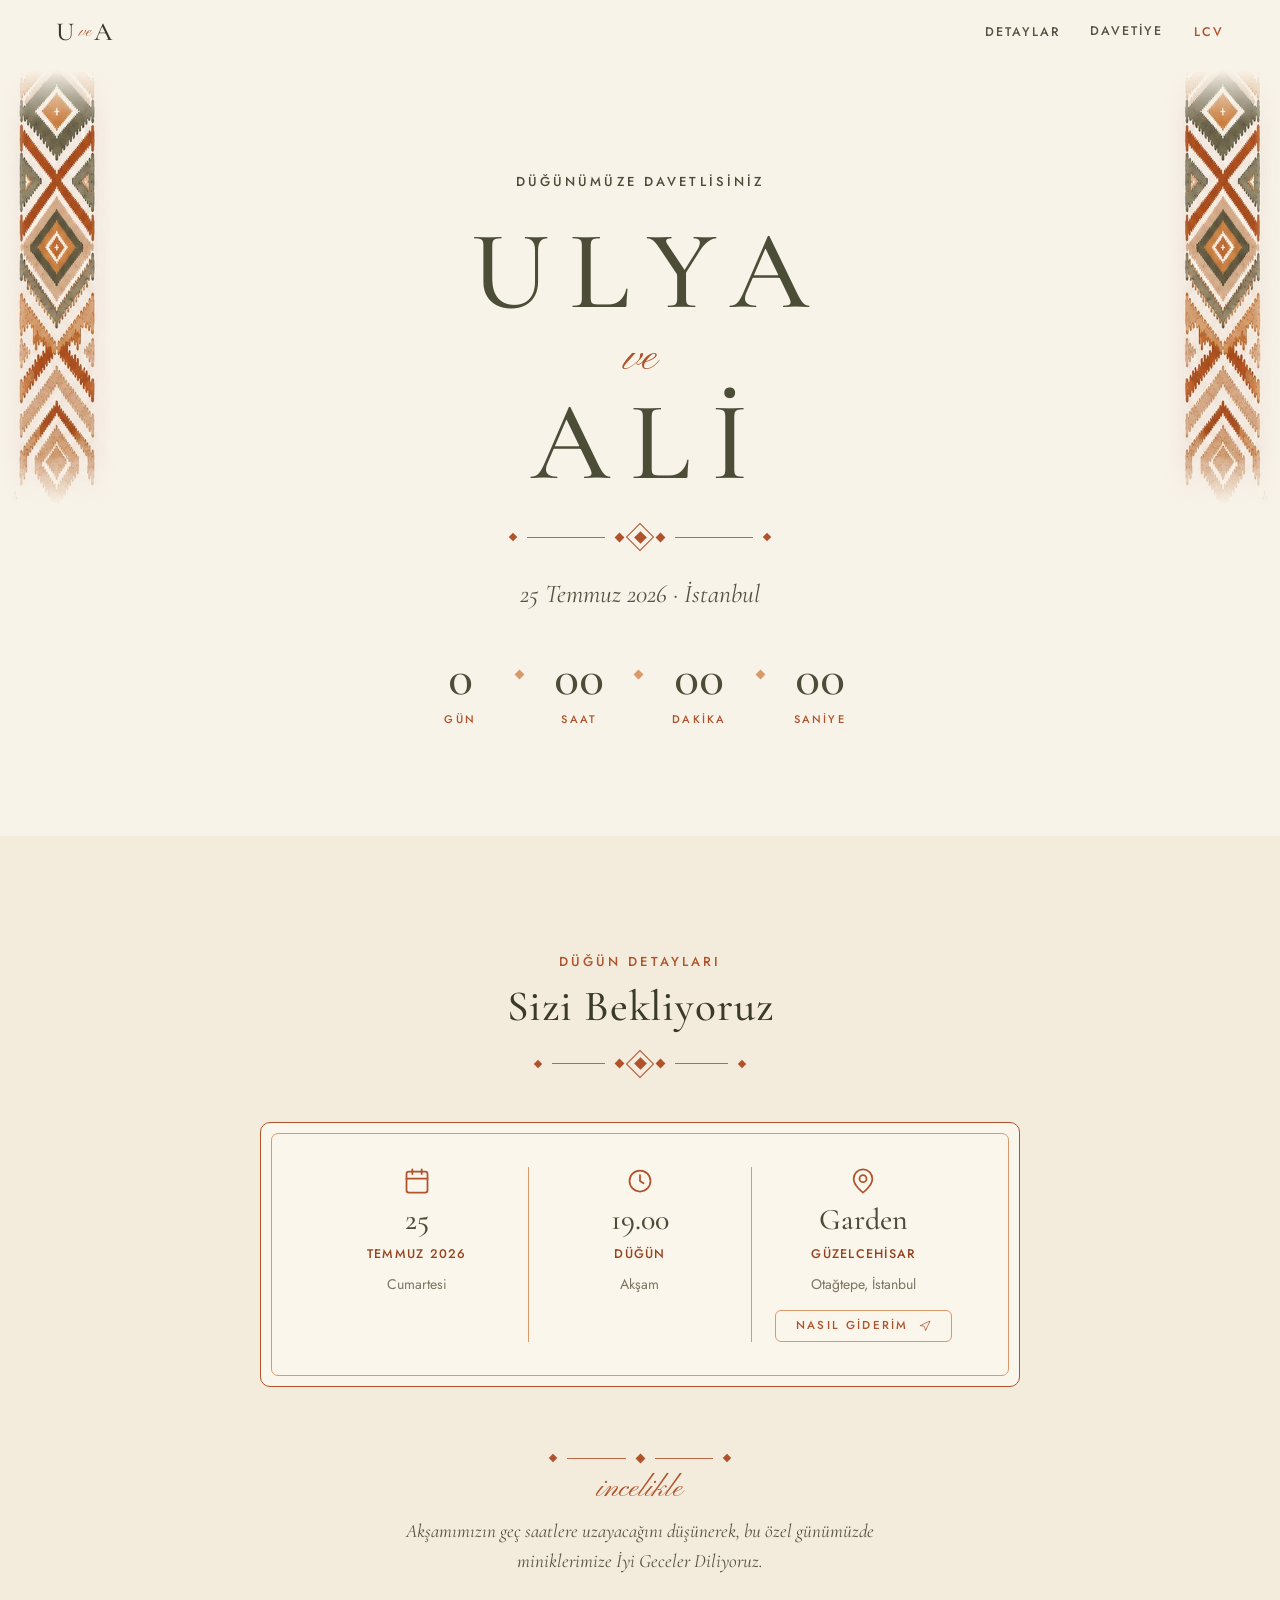
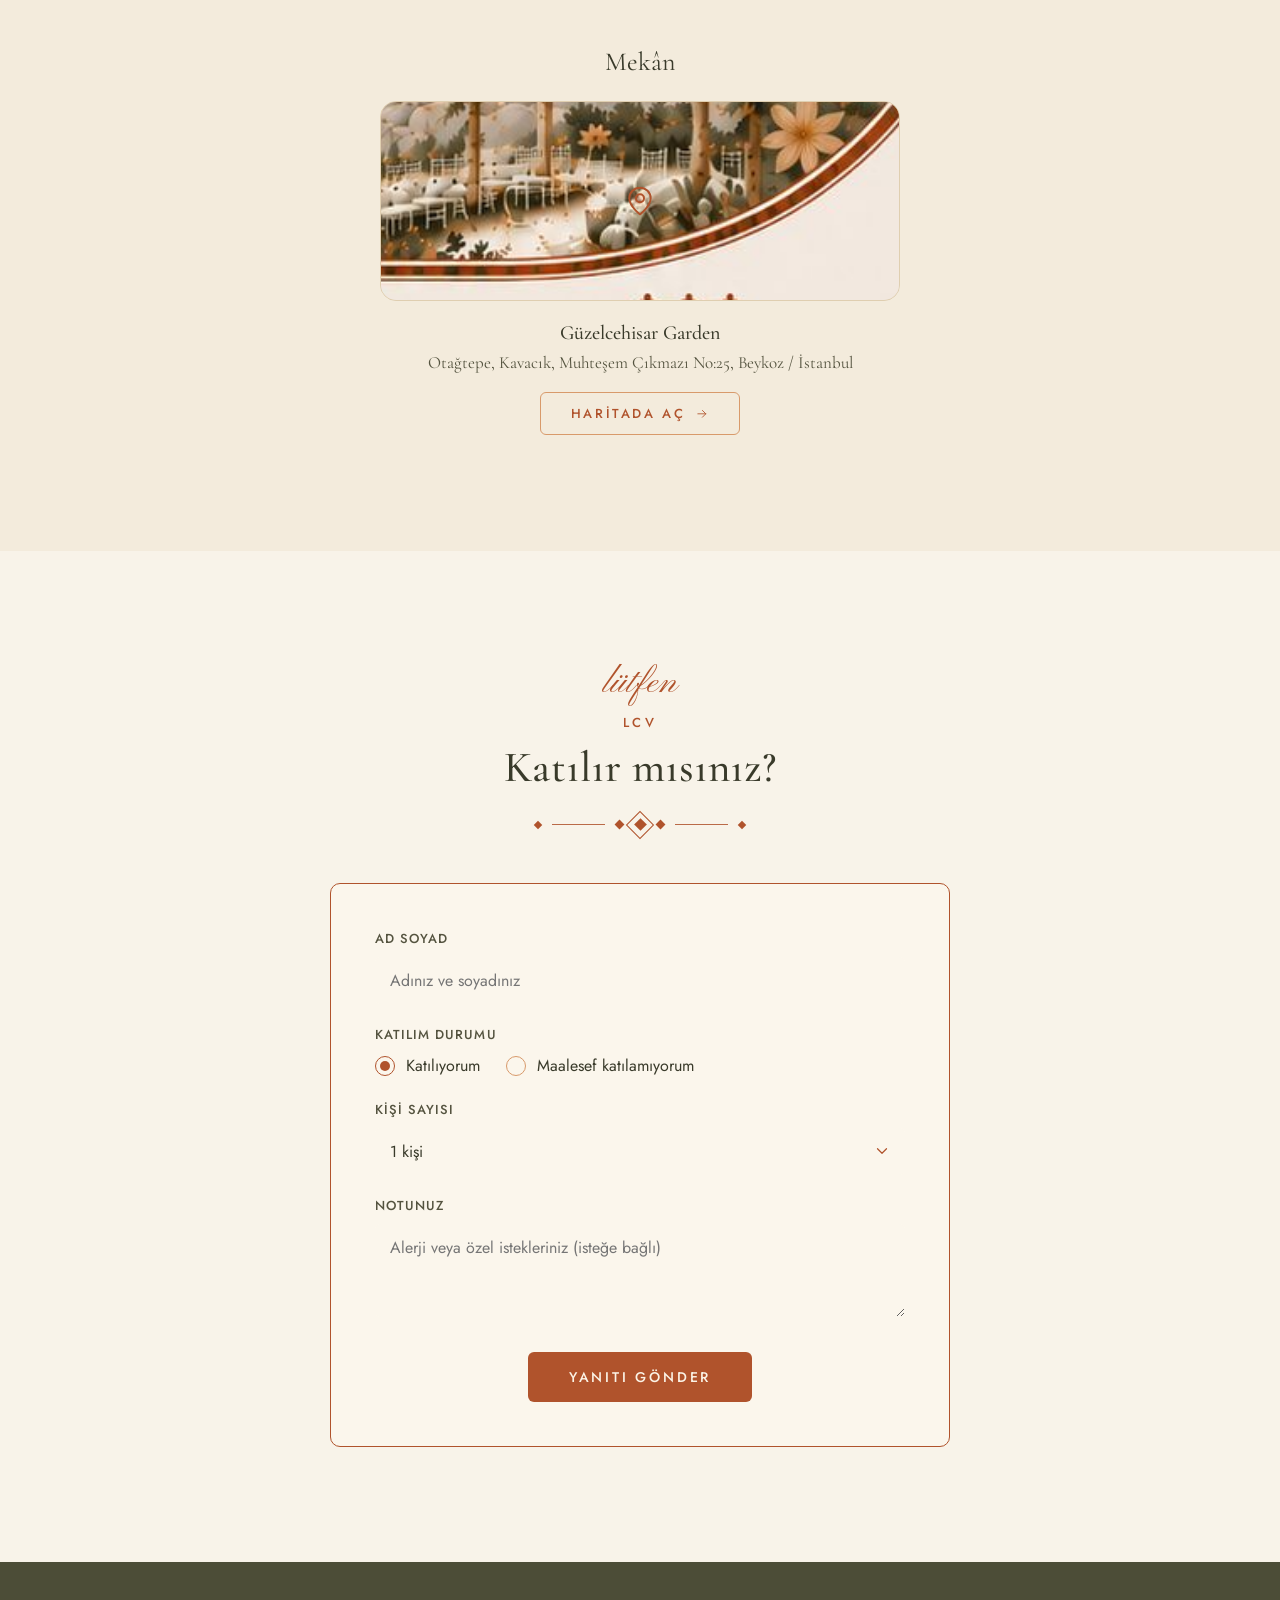
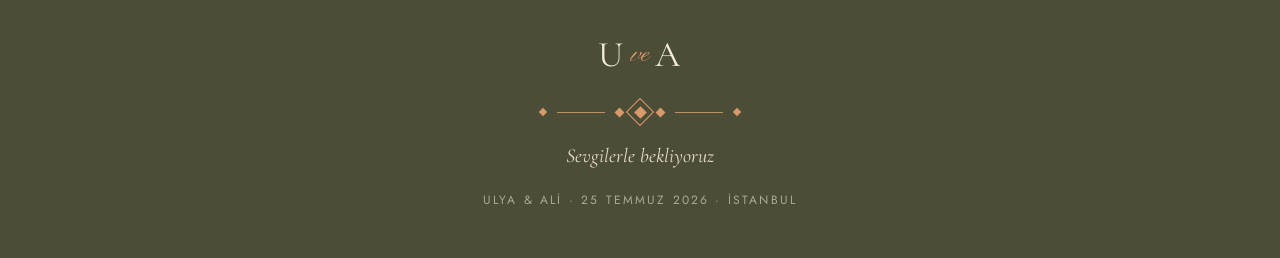
==== commit ac8b7f06: "Website: remove closing panorama band above the footer Drop the "Davetiyemiz iki kişiliktir" landsca" ====
--- a/index.html
+++ b/index.html
@@ -213,9 +213,6 @@
     </div>
   </section>
 
-  <!-- ── Closing scene ──────────────────────────────── -->
-  <div class="closing-scene"><img src="assets/landscape.png" alt="" aria-hidden="true" /></div>
-
   <!-- ── Footer ──────────────────────────────────────── -->
   <footer class="footer">
     <div class="footer-inner">
--- a/css/site.css
+++ b/css/site.css
@@ -381,14 +381,6 @@
   margin: 0; max-width: 380px; line-height: 1.6;
 }
 .is-hidden { display: none !important; }
-
-/* ── Closing scene (watercolor panorama above the footer) ── */
-.closing-scene { background: var(--bg-page); line-height: 0; }
-.closing-scene img {
-  display: block; width: 100%; max-height: 300px; object-fit: cover; object-position: center 72%;
-  -webkit-mask-image: linear-gradient(to bottom, transparent, #000 32%);
-  mask-image: linear-gradient(to bottom, transparent, #000 32%);
-}
 
 /* ── Footer ───────────────────────────────────────────── */
 .footer {
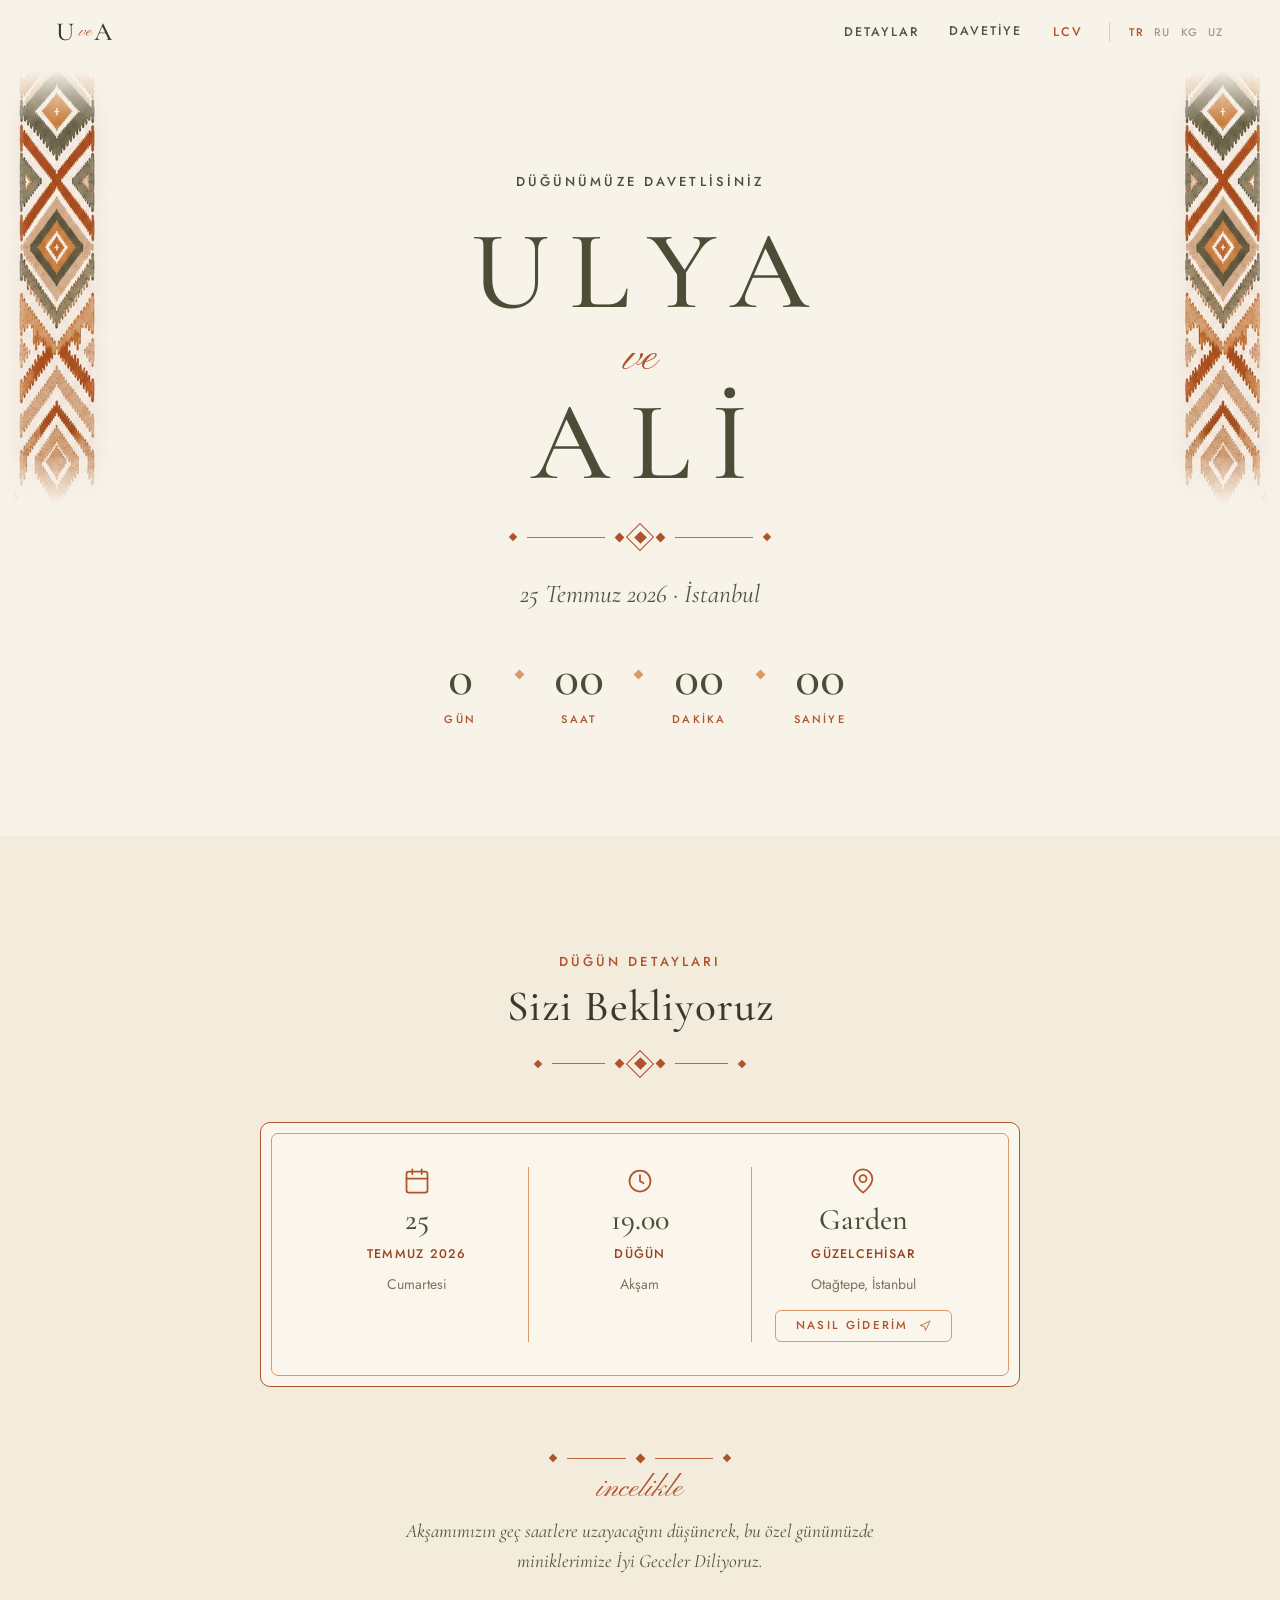
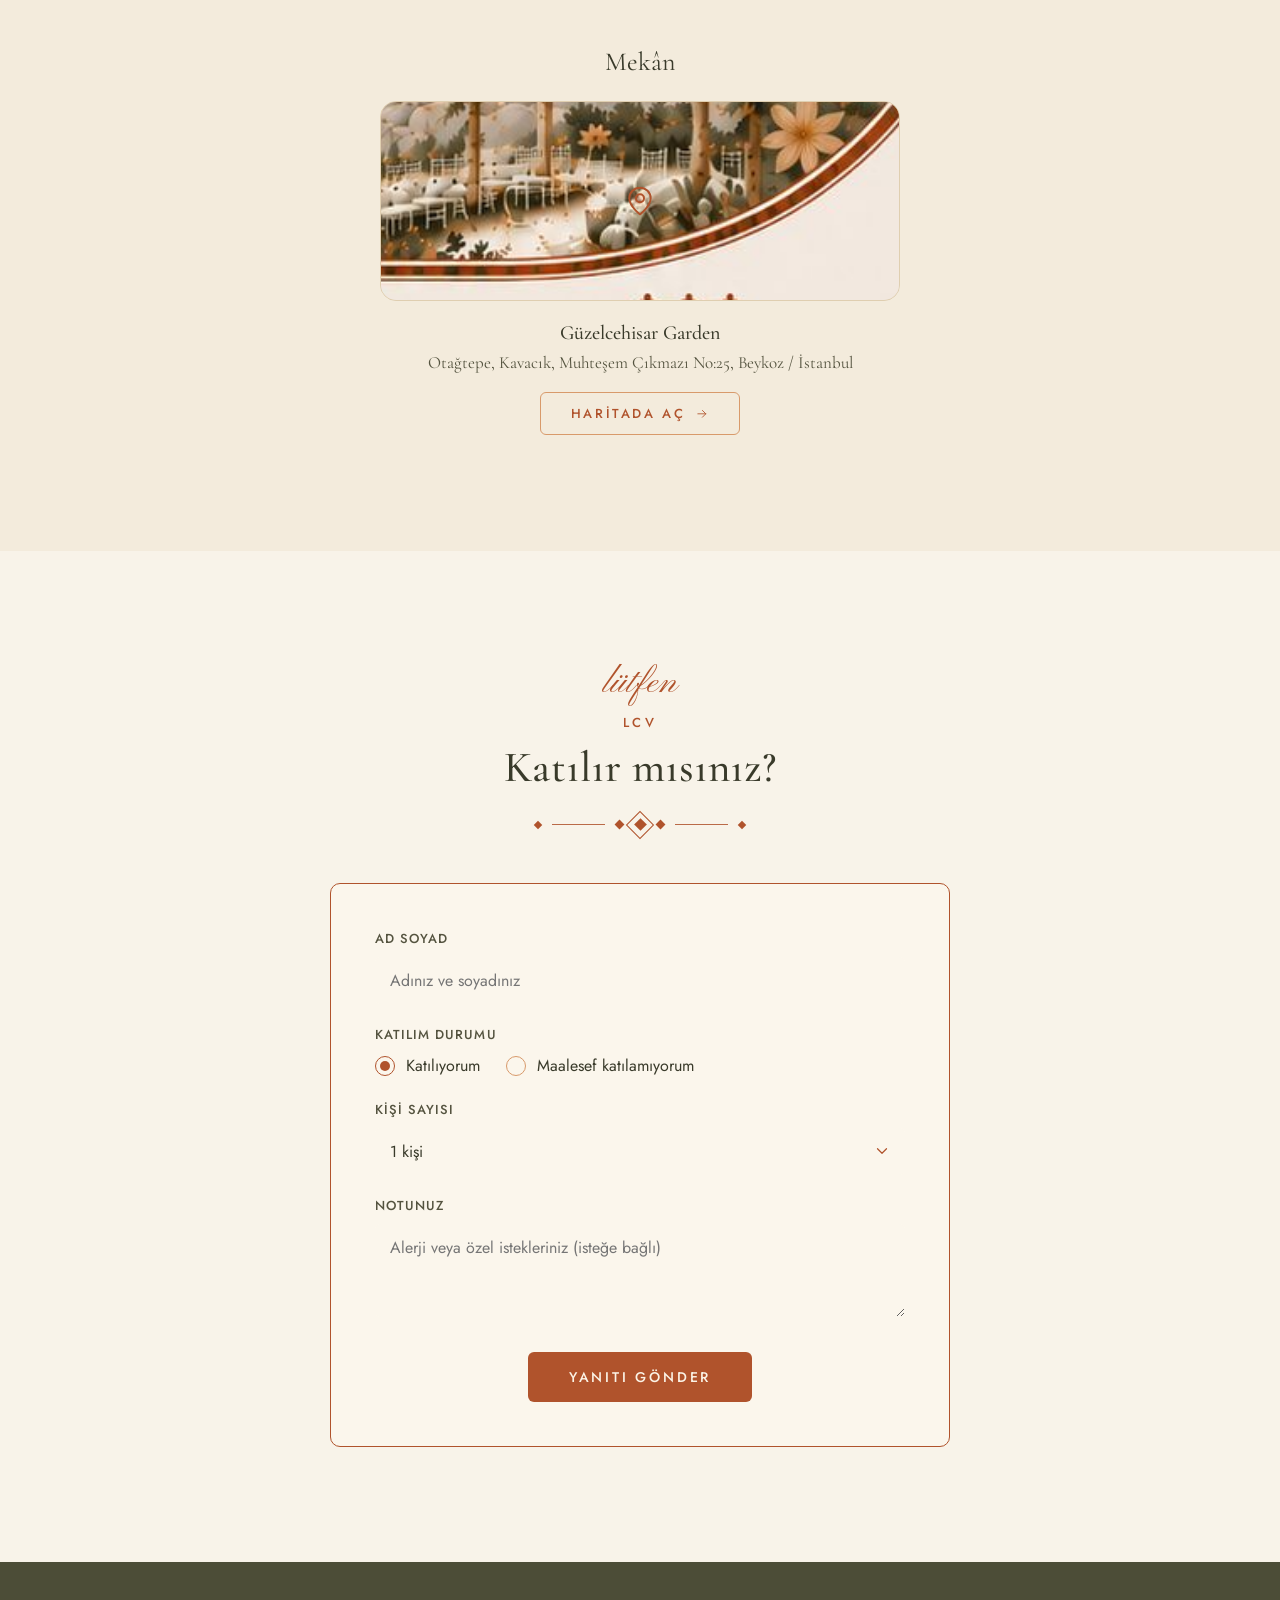
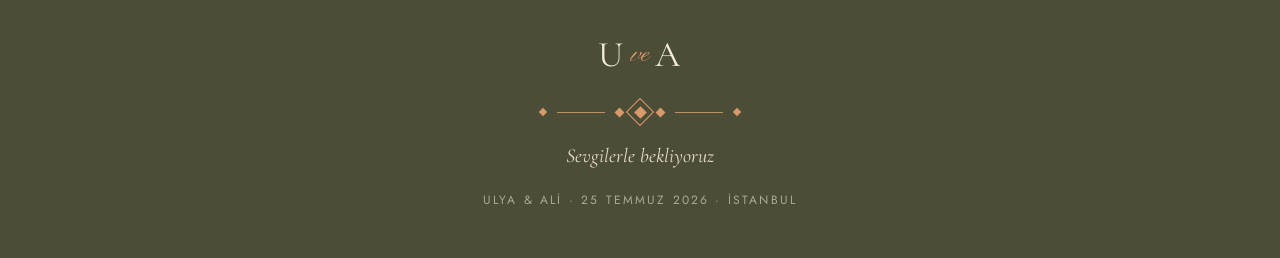
==== commit 64060bd5: "Website: add multi-language (TR / RU / KY / UZ) - js/i18n.js: TR (default) · Русский · Кыргызча · Oʻ" ====
--- a/index.html
+++ b/index.html
@@ -23,15 +23,23 @@
 
   <!-- ── Nav ─────────────────────────────────────────── -->
   <nav class="nav">
-    <button class="nav-brand" data-scroll="hero" aria-label="Başa dön">
+    <button class="nav-brand" data-scroll="hero" data-i18n-aria="nav.brandAria" aria-label="Başa dön">
       <span class="monogram" style="font-size:26px">
-        <span class="mono-initial">U</span><span class="mono-connector">ve</span><span class="mono-initial">A</span>
+        <span class="mono-initial">U</span><span class="mono-connector" data-i18n="connector">ve</span><span class="mono-initial">A</span>
       </span>
     </button>
-    <div class="nav-links">
-      <button class="nav-link" data-scroll="details">Detaylar</button>
-      <a class="nav-link" href="davet.html">Davetiye</a>
-      <button class="nav-link nav-link--accent" data-scroll="rsvp">LCV</button>
+    <div class="nav-right">
+      <div class="nav-links">
+        <button class="nav-link" data-scroll="details" data-i18n="nav.details">Detaylar</button>
+        <a class="nav-link" href="davet.html" data-i18n="nav.invitation">Davetiye</a>
+        <button class="nav-link nav-link--accent" data-scroll="rsvp" data-i18n="nav.rsvp">LCV</button>
+      </div>
+      <div class="lang-switch" role="group" aria-label="Dil / Language / Тил / Til">
+        <button class="lang-btn" type="button" data-lang="tr">TR</button>
+        <button class="lang-btn" type="button" data-lang="ru">RU</button>
+        <button class="lang-btn" type="button" data-lang="ky">KG</button>
+        <button class="lang-btn" type="button" data-lang="uz">UZ</button>
+      </div>
     </div>
   </nav>
 
@@ -41,9 +49,9 @@
     <img class="hero-kilim r" src="assets/kilim-left.png" alt="" aria-hidden="true" />
 
     <div class="hero-inner">
-      <div class="eyebrow eyebrow--olive">Düğünümüze Davetlisiniz</div>
+      <div class="eyebrow eyebrow--olive" data-i18n="hero.eyebrow">Düğünümüze Davetlisiniz</div>
       <h1 class="hero-name hero-name--first">ULYA</h1>
-      <div class="hero-ve"><div class="script" style="font-size:46px">ve</div></div>
+      <div class="hero-ve"><div class="script" style="font-size:46px" data-i18n="connector">ve</div></div>
       <h1 class="hero-name">ALİ</h1>
 
       <div class="hero-divider">
@@ -58,17 +66,17 @@
         </div>
       </div>
 
-      <div class="hero-date">25 Temmuz 2026 · İstanbul</div>
+      <div class="hero-date" data-i18n="hero.date">25 Temmuz 2026 · İstanbul</div>
 
       <div class="hero-countdown">
         <div class="countdown">
-          <div class="countdown-cell"><span class="countdown-num" data-cd="Gun">0</span><span class="countdown-lab">Gün</span></div>
+          <div class="countdown-cell"><span class="countdown-num" data-cd="Gun">0</span><span class="countdown-lab" data-i18n="cd.days">Gün</span></div>
           <span class="countdown-sep"></span>
-          <div class="countdown-cell"><span class="countdown-num" data-cd="Saat">00</span><span class="countdown-lab">Saat</span></div>
+          <div class="countdown-cell"><span class="countdown-num" data-cd="Saat">00</span><span class="countdown-lab" data-i18n="cd.hours">Saat</span></div>
           <span class="countdown-sep"></span>
-          <div class="countdown-cell"><span class="countdown-num" data-cd="Dakika">00</span><span class="countdown-lab">Dakika</span></div>
+          <div class="countdown-cell"><span class="countdown-num" data-cd="Dakika">00</span><span class="countdown-lab" data-i18n="cd.mins">Dakika</span></div>
           <span class="countdown-sep"></span>
-          <div class="countdown-cell"><span class="countdown-num" data-cd="Saniye">00</span><span class="countdown-lab">Saniye</span></div>
+          <div class="countdown-cell"><span class="countdown-num" data-cd="Saniye">00</span><span class="countdown-lab" data-i18n="cd.secs">Saniye</span></div>
         </div>
       </div>
 
@@ -79,8 +87,8 @@
   <section id="details" class="section section--alt">
     <div class="container">
       <div class="section-head">
-        <div class="eyebrow sh-eyebrow">Düğün Detayları</div>
-        <h2 class="sh-title">Sizi Bekliyoruz</h2>
+        <div class="eyebrow sh-eyebrow" data-i18n="details.eyebrow">Düğün Detayları</div>
+        <h2 class="sh-title" data-i18n="details.title">Sizi Bekliyoruz</h2>
         <div class="sh-divider">
           <div class="kilim-divider" role="separator" style="width:210px">
             <span class="kd-dot"></span><span class="kd-line"></span>
@@ -96,14 +104,14 @@
           <div class="detail-tile dt-first">
             <span class="dt-icon icon"><svg viewBox="0 0 24 24" fill="none" stroke="currentColor" stroke-width="1.5" stroke-linecap="round" stroke-linejoin="round"><rect x="3" y="4" width="18" height="18" rx="2"/><path d="M16 2v4M8 2v4M3 10h18"/></svg></span>
             <span class="dt-value">25</span>
-            <span class="dt-label">Temmuz 2026</span>
-            <div class="dt-lines"><div>Cumartesi</div></div>
+            <span class="dt-label" data-i18n="tile.month">Temmuz 2026</span>
+            <div class="dt-lines"><div data-i18n="tile.saturday">Cumartesi</div></div>
           </div>
           <div class="detail-tile dt-mid">
             <span class="dt-icon icon"><svg viewBox="0 0 24 24" fill="none" stroke="currentColor" stroke-width="1.5" stroke-linecap="round" stroke-linejoin="round"><circle cx="12" cy="12" r="9"/><path d="M12 7v5l3 2"/></svg></span>
             <span class="dt-value">19.00</span>
-            <span class="dt-label">Düğün</span>
-            <div class="dt-lines"><div>Akşam</div></div>
+            <span class="dt-label" data-i18n="tile.wedding">Düğün</span>
+            <div class="dt-lines"><div data-i18n="tile.evening">Akşam</div></div>
           </div>
           <div class="detail-tile">
             <span class="dt-icon icon"><svg viewBox="0 0 24 24" fill="none" stroke="currentColor" stroke-width="1.5" stroke-linecap="round" stroke-linejoin="round"><path d="M20 10c0 6-8 12-8 12s-8-6-8-12a8 8 0 0 1 16 0Z"/><circle cx="12" cy="10" r="3"/></svg></span>
@@ -111,7 +119,7 @@
             <span class="dt-label">Güzelcehisar</span>
             <div class="dt-lines"><div>Otağtepe, İstanbul</div></div>
             <a class="btn btn--outline btn--sm dt-action" href="https://www.google.com/maps/dir/?api=1&destination=Güzelcehisar+Garden+Otağtepe+Beykoz+İstanbul" target="_blank" rel="noopener noreferrer">
-              Nasıl Giderim
+              <span data-i18n="detail.directions">Nasıl Giderim</span>
               <span class="btn-icon icon"><svg viewBox="0 0 24 24" fill="none" stroke="currentColor" stroke-width="1.5" stroke-linecap="round" stroke-linejoin="round"><polygon points="3 11 22 2 13 21 11 13 3 11"/></svg></span>
             </a>
           </div>
@@ -124,12 +132,12 @@
           <span class="kd-d-sm"></span>
           <span class="kd-line"></span><span class="kd-dot"></span>
         </div>
-        <div class="script" style="font-size:30px">incelikle</div>
-        <p>Akşamımızın geç saatlere uzayacağını düşünerek, bu özel günümüzde miniklerimize İyi Geceler Diliyoruz.</p>
+        <div class="script" style="font-size:30px" data-i18n="kids.script">incelikle</div>
+        <p data-i18n="kids.note">Akşamımızın geç saatlere uzayacağını düşünerek, bu özel günümüzde miniklerimize İyi Geceler Diliyoruz.</p>
       </div>
 
       <div class="venue">
-        <div class="col-title">Mekân</div>
+        <div class="col-title" data-i18n="venue.title">Mekân</div>
         <div class="venue-map">
           <img src="assets/scene-garden.png" alt="" aria-hidden="true" />
           <span class="vm-pin icon"><svg viewBox="0 0 24 24" fill="none" stroke="currentColor" stroke-width="1.5" stroke-linecap="round" stroke-linejoin="round"><path d="M20 10c0 6-8 12-8 12s-8-6-8-12a8 8 0 0 1 16 0Z"/><circle cx="12" cy="10" r="3"/></svg></span>
@@ -139,7 +147,7 @@
           Otağtepe, Kavacık, Muhteşem Çıkmazı No:25, Beykoz / İstanbul
         </div>
         <a class="btn btn--outline" href="https://maps.google.com/?q=Otağtepe+Güzelcehisar+Garden+Beykoz+İstanbul" target="_blank" rel="noopener noreferrer">
-          Haritada Aç
+          <span data-i18n="venue.map">Haritada Aç</span>
           <span class="btn-icon icon"><svg viewBox="0 0 24 24" fill="none" stroke="currentColor" stroke-width="1.5" stroke-linecap="round" stroke-linejoin="round"><path d="M5 12h14M13 6l6 6-6 6"/></svg></span>
         </a>
       </div>
@@ -150,9 +158,9 @@
   <section id="rsvp" class="section section--page">
     <div class="container--narrow">
       <div class="section-head">
-        <div class="script sh-script">lütfen</div>
-        <div class="eyebrow sh-eyebrow">LCV</div>
-        <h2 class="sh-title">Katılır mısınız?</h2>
+        <div class="script sh-script" data-i18n="rsvp.script">lütfen</div>
+        <div class="eyebrow sh-eyebrow" data-i18n="rsvp.eyebrow">LCV</div>
+        <h2 class="sh-title" data-i18n="rsvp.title">Katılır mısınız?</h2>
         <div class="sh-divider">
           <div class="kilim-divider" role="separator" style="width:210px">
             <span class="kd-dot"></span><span class="kd-line"></span>
@@ -167,46 +175,46 @@
         <div class="rsvp-inner">
           <form class="rsvp-form">
             <label class="field">
-              <span class="field-label">Ad Soyad</span>
-              <input class="field-input" type="text" name="name" placeholder="Adınız ve soyadınız" required />
+              <span class="field-label" data-i18n="field.name">Ad Soyad</span>
+              <input class="field-input" type="text" name="name" data-i18n-ph="field.name.ph" placeholder="Adınız ve soyadınız" required />
             </label>
 
             <div>
-              <span class="field-label">Katılım Durumu</span>
+              <span class="field-label" data-i18n="field.att">Katılım Durumu</span>
               <div class="choice-group">
-                <label class="radio"><input type="radio" name="att" value="yes" checked /><span class="radio-dot"></span>Katılıyorum</label>
-                <label class="radio"><input type="radio" name="att" value="no" /><span class="radio-dot"></span>Maalesef katılamıyorum</label>
+                <label class="radio"><input type="radio" name="att" value="yes" checked /><span class="radio-dot"></span><span data-i18n="att.yes">Katılıyorum</span></label>
+                <label class="radio"><input type="radio" name="att" value="no" /><span class="radio-dot"></span><span data-i18n="att.no">Maalesef katılamıyorum</span></label>
               </div>
             </div>
 
             <label class="field">
-              <span class="field-label">Kişi Sayısı</span>
+              <span class="field-label" data-i18n="field.guests">Kişi Sayısı</span>
               <span class="select-wrap">
                 <select class="field-input" name="guests">
-                  <option value="1">1 kişi</option>
-                  <option value="2">2 kişi</option>
-                  <option value="3">3 kişi</option>
-                  <option value="4">4 kişi</option>
+                  <option value="1" data-i18n="guests.1">1 kişi</option>
+                  <option value="2" data-i18n="guests.2">2 kişi</option>
+                  <option value="3" data-i18n="guests.3">3 kişi</option>
+                  <option value="4" data-i18n="guests.4">4 kişi</option>
                 </select>
                 <span class="select-chevron icon" aria-hidden="true"><svg viewBox="0 0 24 24" fill="none" stroke="currentColor" stroke-width="1.6" stroke-linecap="round" stroke-linejoin="round"><path d="M6 9l6 6 6-6"/></svg></span>
               </span>
             </label>
 
             <label class="field">
-              <span class="field-label">Notunuz</span>
-              <textarea class="field-input" name="note" rows="3" placeholder="Alerji veya özel istekleriniz (isteğe bağlı)"></textarea>
+              <span class="field-label" data-i18n="field.note">Notunuz</span>
+              <textarea class="field-input" name="note" rows="3" data-i18n-ph="field.note.ph" placeholder="Alerji veya özel istekleriniz (isteğe bağlı)"></textarea>
             </label>
 
-            <button class="btn btn--primary btn--lg rsvp-submit" type="submit">Yanıtı Gönder</button>
+            <button class="btn btn--primary btn--lg rsvp-submit" type="submit" data-i18n="rsvp.submit">Yanıtı Gönder</button>
           </form>
 
           <div class="rsvp-thanks is-hidden">
             <span class="monogram" style="font-size:44px">
-              <span class="mono-initial">U</span><span class="mono-connector">ve</span><span class="mono-initial">A</span>
+              <span class="mono-initial">U</span><span class="mono-connector" data-i18n="connector">ve</span><span class="mono-initial">A</span>
             </span>
-            <div class="th-title">Teşekkür Ederiz!</div>
-            <p class="th-body">Yanıtınız bize ulaştı. Sizleri bu özel günümüzde aramızda görmek için sabırsızlanıyoruz.</p>
-            <div class="script" style="font-size:30px; margin-top:4px">Sevgilerle</div>
+            <div class="th-title" data-i18n="thanks.title">Teşekkür Ederiz!</div>
+            <p class="th-body" data-i18n="thanks.body">Yanıtınız bize ulaştı. Sizleri bu özel günümüzde aramızda görmek için sabırsızlanıyoruz.</p>
+            <div class="script" style="font-size:30px; margin-top:4px" data-i18n="thanks.script">Sevgilerle</div>
           </div>
         </div>
       </div>
@@ -217,18 +225,19 @@
   <footer class="footer">
     <div class="footer-inner">
       <span class="footer-mono">
-        <span class="fm-initial">U</span><span class="fm-ve">ve</span><span class="fm-initial">A</span>
+        <span class="fm-initial">U</span><span class="fm-ve" data-i18n="connector">ve</span><span class="fm-initial">A</span>
       </span>
       <div class="kilim-divider kilim-divider--sand" role="separator" style="width:200px">
         <span class="kd-dot"></span><span class="kd-line"></span>
         <span class="kd-med"><span class="kd-d-sm"></span><span class="kd-ring"><span class="kd-ring-outer"></span><span class="kd-ring-inner"></span></span><span class="kd-d-sm"></span></span>
         <span class="kd-line"></span><span class="kd-dot"></span>
       </div>
-      <div class="footer-tag">Sevgilerle bekliyoruz</div>
-      <div class="footer-meta">Ulya & Ali · 25 Temmuz 2026 · İstanbul</div>
+      <div class="footer-tag" data-i18n="footer.tag">Sevgilerle bekliyoruz</div>
+      <div class="footer-meta" data-i18n="footer.meta">Ulya & Ali · 25 Temmuz 2026 · İstanbul</div>
     </div>
   </footer>
 
+  <script src="js/i18n.js"></script>
   <script src="js/app.js"></script>
 </body>
 </html>
--- a/css/site.css
+++ b/css/site.css
@@ -102,7 +102,21 @@
   border-bottom: 1px solid var(--border-soft);
 }
 .nav-brand { background: none; border: none; cursor: pointer; padding: 0; }
+.nav-right { display: flex; align-items: center; gap: clamp(12px, 2.2vw, 26px); }
 .nav-links { display: flex; align-items: center; gap: clamp(14px, 2.4vw, 34px); }
+/* Language switch */
+.lang-switch {
+  display: inline-flex; align-items: center; gap: 8px;
+  padding-left: clamp(10px, 1.6vw, 18px); border-left: 1px solid var(--border-soft);
+}
+.lang-btn {
+  background: none; border: none; cursor: pointer; padding: 2px 1px;
+  font-family: var(--font-label); font-size: 11px; font-weight: 500;
+  letter-spacing: 0.1em; color: var(--text-faint);
+  transition: color var(--dur) var(--ease-soft);
+}
+.lang-btn:hover { color: var(--text-secondary); }
+.lang-btn.is-active { color: var(--accent); }
 .nav-link {
   background: none; border: none; cursor: pointer; padding: 0;
   font-family: var(--font-label); font-size: 12.5px; font-weight: 500;
@@ -407,11 +421,14 @@
   .hero-kilim { height: 34%; opacity: 0.5; }
 }
 @media (max-width: 560px) {
-  /* Nav: drop the brand mark, shrink + center the links so they fit. */
-  .nav { padding: 0 12px; }
+  /* Nav: drop the brand mark, shrink + center the links + lang switch. */
+  .nav { padding: 0 10px; justify-content: center; }
   .nav-brand { display: none; }
-  .nav-links { gap: 9px; width: 100%; justify-content: center; }
-  .nav-link { font-size: 10px; letter-spacing: 0.05em; }
+  .nav-right { gap: 9px; flex-wrap: wrap; justify-content: center; }
+  .nav-links { gap: 9px; }
+  .nav-link { font-size: 10px; letter-spacing: 0.04em; }
+  .lang-switch { gap: 6px; padding-left: 9px; }
+  .lang-btn { font-size: 10px; letter-spacing: 0.02em; }
   /* Keep the hero column within the screen so nothing drags off-edge. */
   .hero-inner { padding: 32px 14px; max-width: 100%; }
   /* Countdown shrinks to fit four cells across a phone. */
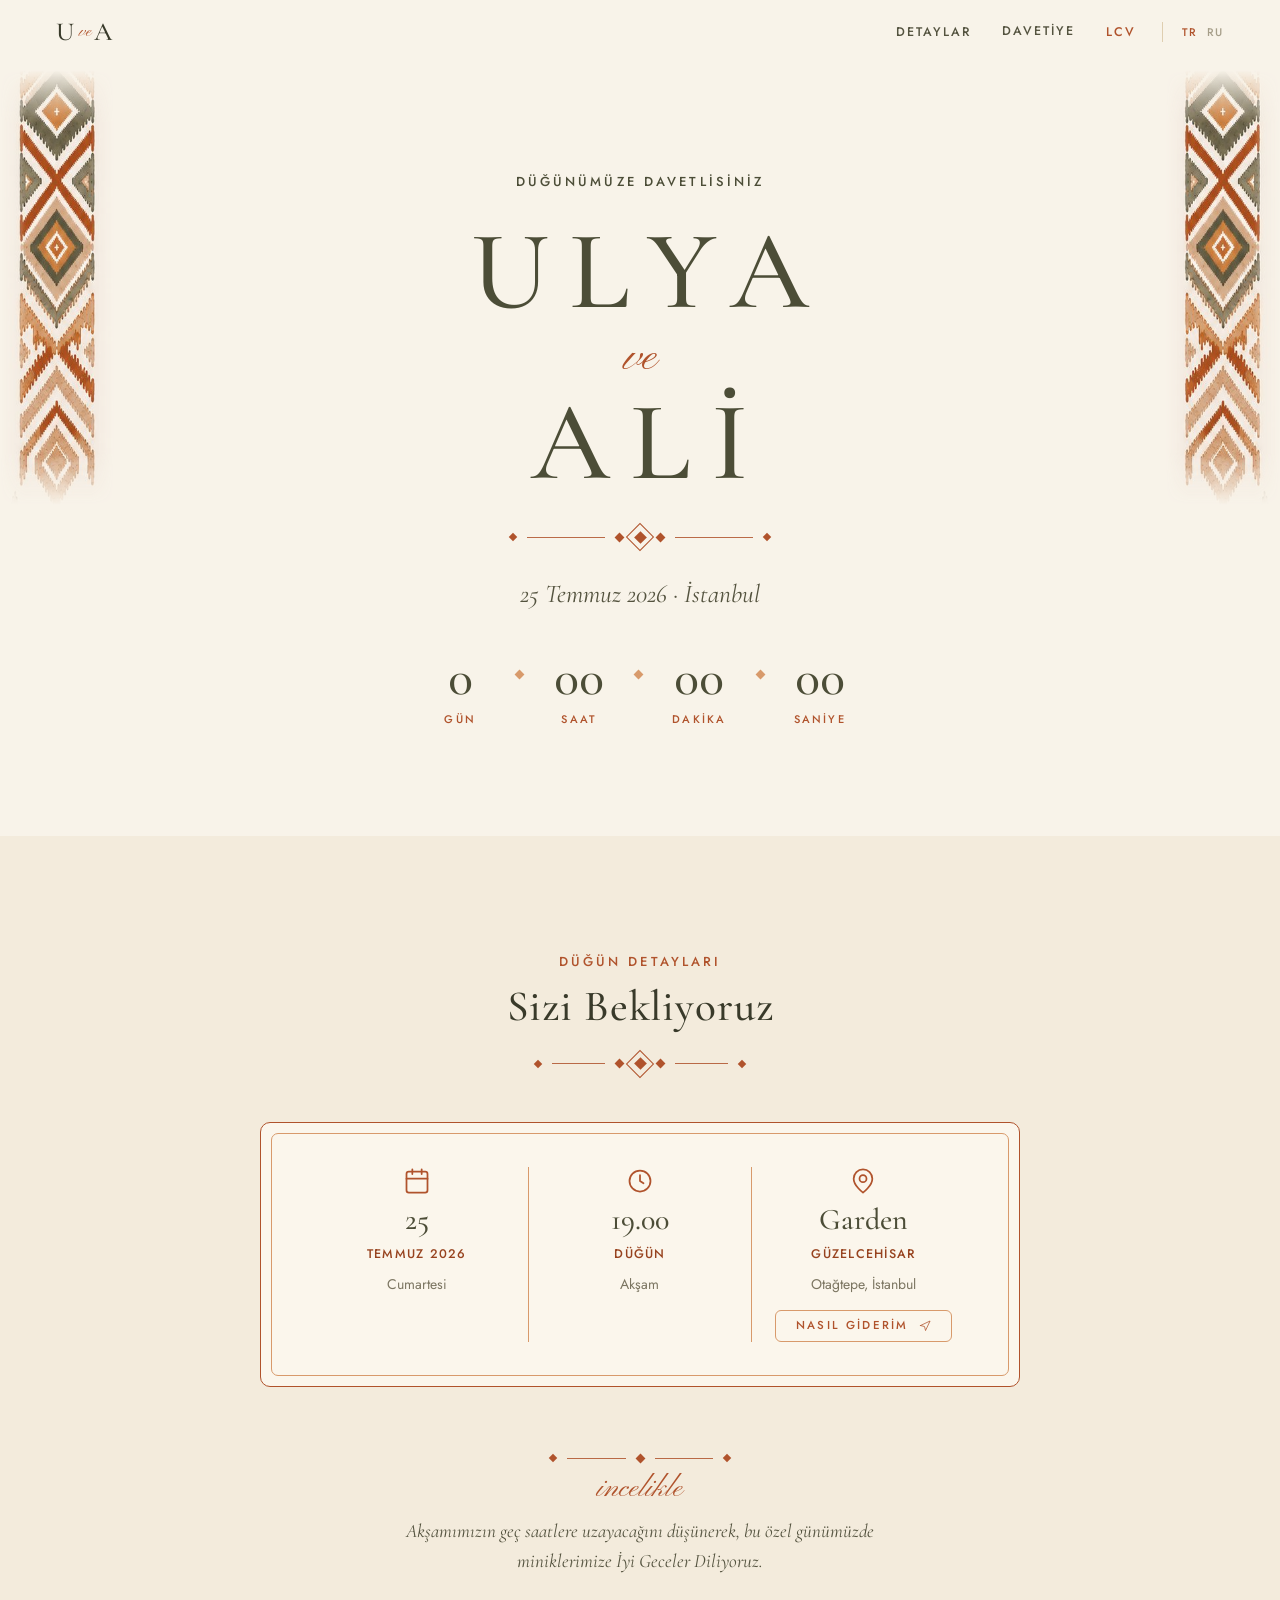
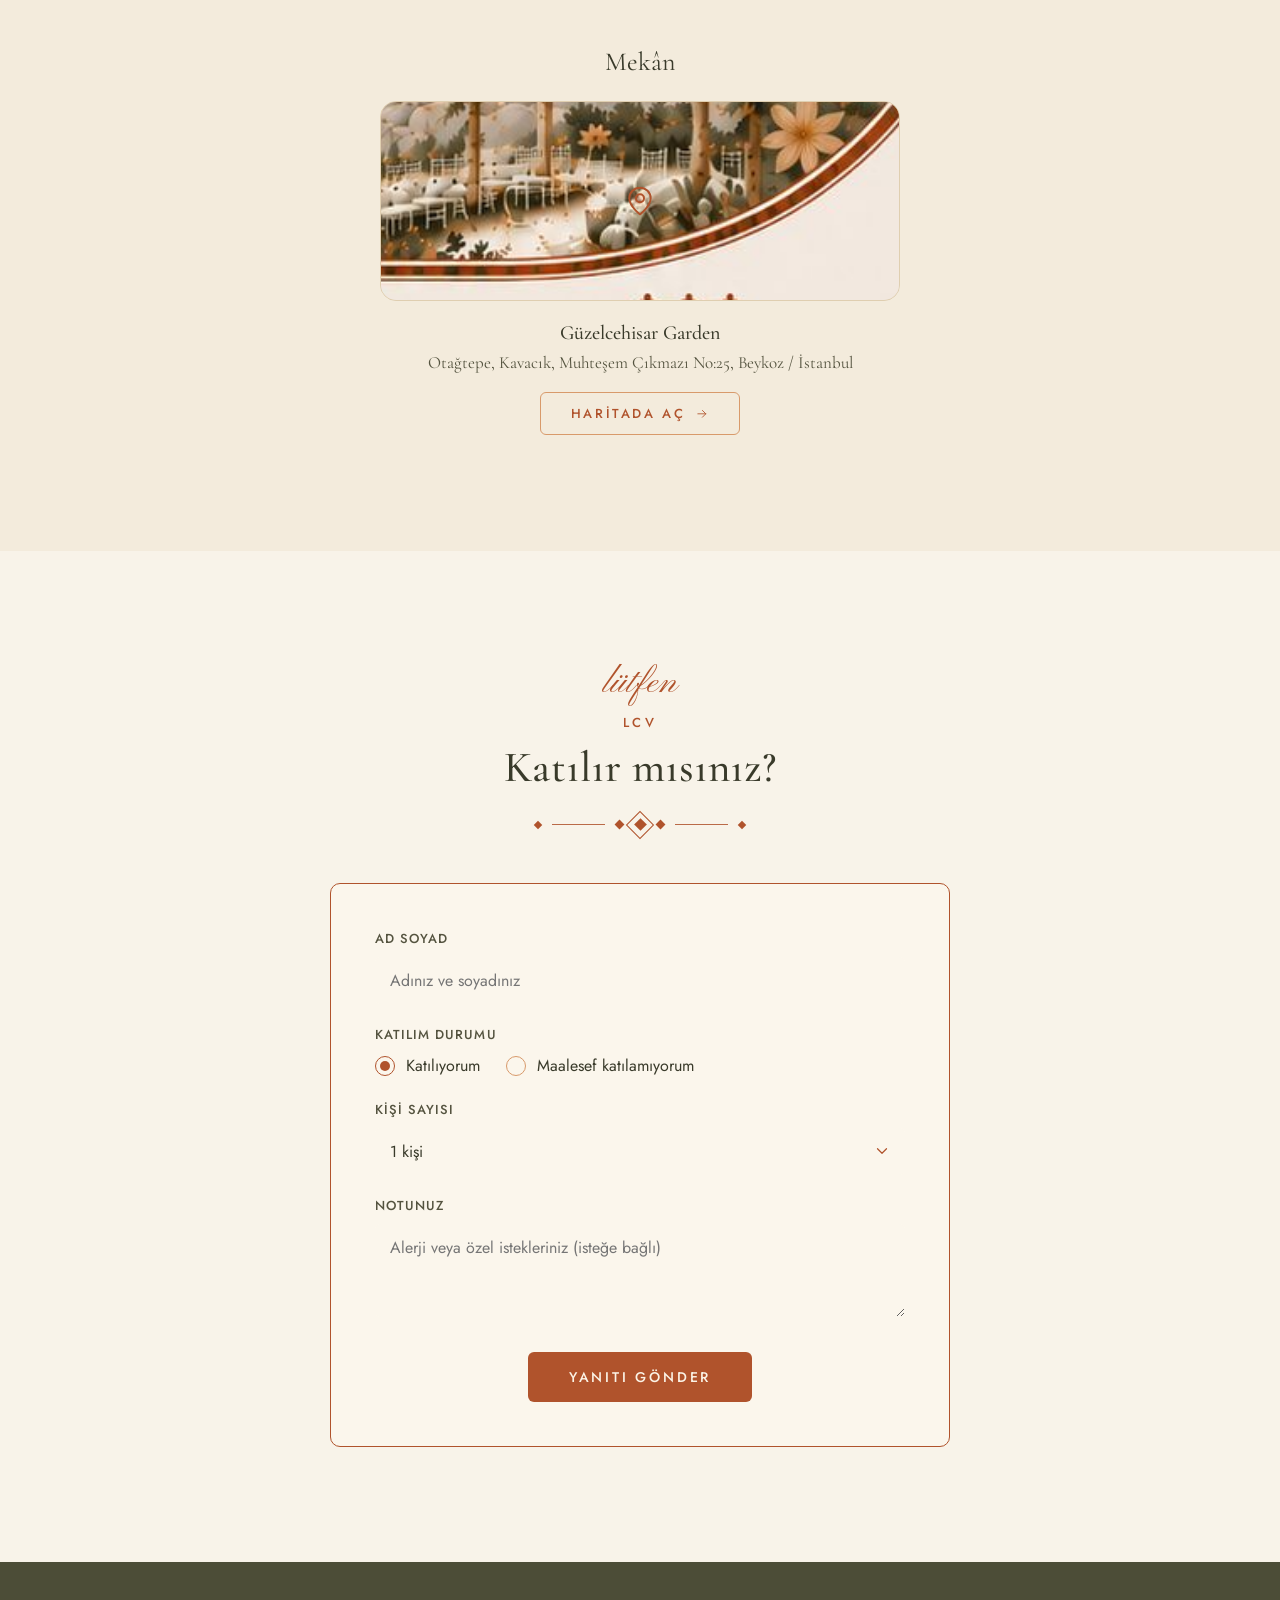
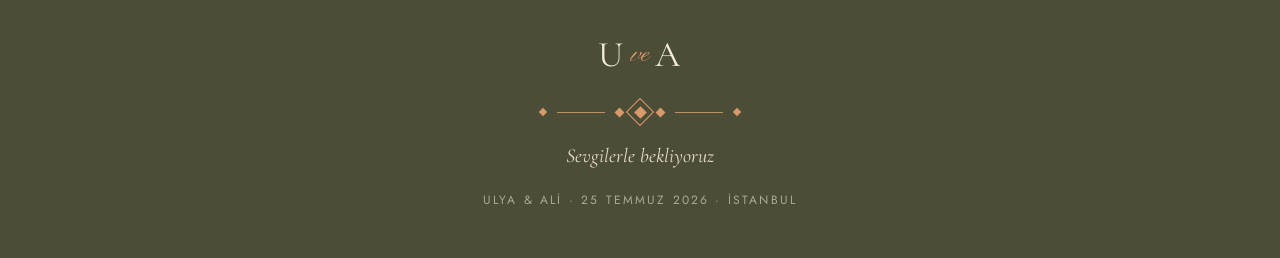
==== commit c0c289ff: "i18n: drop Kyrgyz & Uzbek — keep Turkish + Russian only Remove ky/uz from the dictionary and the KG/" ====
--- a/index.html
+++ b/index.html
@@ -34,11 +34,9 @@
         <a class="nav-link" href="davet.html" data-i18n="nav.invitation">Davetiye</a>
         <button class="nav-link nav-link--accent" data-scroll="rsvp" data-i18n="nav.rsvp">LCV</button>
       </div>
-      <div class="lang-switch" role="group" aria-label="Dil / Language / Тил / Til">
+      <div class="lang-switch" role="group" aria-label="Dil / Язык">
         <button class="lang-btn" type="button" data-lang="tr">TR</button>
         <button class="lang-btn" type="button" data-lang="ru">RU</button>
-        <button class="lang-btn" type="button" data-lang="ky">KG</button>
-        <button class="lang-btn" type="button" data-lang="uz">UZ</button>
       </div>
     </div>
   </nav>
